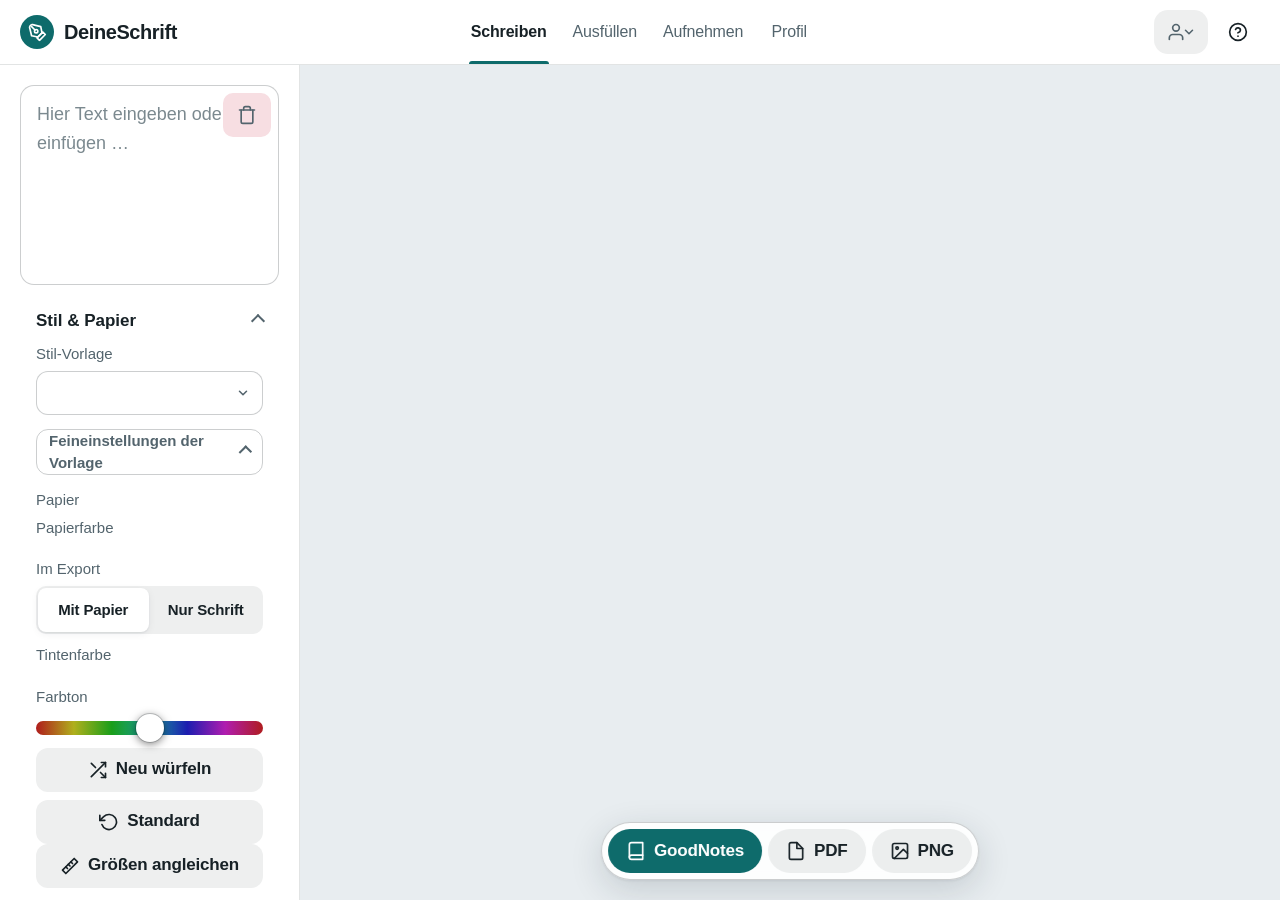
==== index.html @ 8b17a82f "Add files via upload" ====
<!doctype html>
<html lang="de">
<head>
  <meta charset="utf-8">
  <script>/* Nur eine Adresse: www leitet auf die Hauptadresse um (sonst getrennte Speicher für Schrift und Einstellungen) */
    if (location.hostname === 'www.deineschrift.de') location.replace('https://deineschrift.de' + location.pathname + location.search + location.hash);</script>
  <meta name="viewport" content="width=device-width, initial-scale=1, viewport-fit=cover">
  <title>DeineSchrift – getippten Text in deine eigene Handschrift verwandeln</title>
  <meta name="description" content="DeineSchrift verwandelt getippten Text in deine eigene Handschrift: einmal mit Apple Pencil oder Finger aufnehmen, dann als PDF, PNG oder GoodNotes-Datei exportieren. Kostenlos, ohne Anmeldung, alles bleibt auf deinem Gerät.">
  <link rel="canonical" href="https://deineschrift.de/">
  <meta name="robots" content="index, follow, max-image-preview:large">
  <meta name="author" content="adaatakul">
  <meta property="og:type" content="website">
  <meta property="og:locale" content="de_DE">
  <meta property="og:site_name" content="DeineSchrift">
  <meta property="og:title" content="DeineSchrift – Text in deine eigene Handschrift">
  <meta property="og:description" content="Einmal deine Handschrift aufnehmen, dann jeden Text darin schreiben lassen – als PDF, PNG oder für GoodNotes. Kostenlos und ohne Anmeldung.">
  <meta property="og:url" content="https://deineschrift.de/">
  <meta property="og:image" content="https://deineschrift.de/icons/og.png">
  <meta property="og:image:width" content="1200">
  <meta property="og:image:height" content="630">
  <meta property="og:image:alt" content="DeineSchrift: getippter Text wird zu Handschrift auf liniertem Papier">
  <meta name="twitter:card" content="summary_large_image">
  <meta name="theme-color" content="#000000" media="(prefers-color-scheme: dark)">
  <meta name="theme-color" content="#f4f5f9" media="(prefers-color-scheme: light)">
  <meta name="color-scheme" content="dark light">
  <meta name="apple-mobile-web-app-capable" content="yes">
  <meta name="mobile-web-app-capable" content="yes">
  <meta name="apple-mobile-web-app-status-bar-style" content="default">
  <meta name="apple-mobile-web-app-title" content="DeineSchrift">
  <link rel="manifest" href="manifest.webmanifest">
  <link rel="apple-touch-icon" href="icons/apple-touch-icon.png">
  <link rel="icon" href="icons/icon-192.png">
  <link rel="help" href="anleitung">
  <link rel="stylesheet" href="css/app.css">
  <script type="application/ld+json">
  {
    "@context": "https://schema.org",
    "@graph": [
      {
        "@type": "WebApplication",
        "@id": "https://deineschrift.de/#app",
        "name": "DeineSchrift",
        "alternateName": "Handschrift-Tool",
        "url": "https://deineschrift.de/",
        "description": "Web-App, die getippten Text in die eigene, vorher aufgenommene Handschrift umwandelt und als PDF, PNG oder GoodNotes-Datei exportiert. Läuft im Browser, offline nutzbar, ohne Konto; alle Daten bleiben auf dem Gerät.",
        "applicationCategory": "UtilitiesApplication",
        "operatingSystem": "iPadOS, iOS, Android, Windows, macOS (Browser)",
        "browserRequirements": "Aktueller Browser mit JavaScript; empfohlen: Safari auf dem iPad mit Apple Pencil",
        "inLanguage": "de",
        "isAccessibleForFree": true,
        "offers": { "@type": "Offer", "price": "0", "priceCurrency": "EUR" },
        "featureList": [
          "Eigene Handschrift mit Apple Pencil, Finger oder Maus aufnehmen",
          "Text in der eigenen Handschrift setzen, mit natürlichen Abweichungen",
          "Stil-Vorlagen von sehr ordentlich bis sehr unordentlich",
          "Papier wie in GoodNotes: liniert, kariert, gepunktet, blanko",
          "Export als PDF, PNG und GoodNotes-Datei",
          "Formulare und Arbeitsblätter (PDF oder Foto) in Handschrift ausfüllen",
          "Mehrere Profile, Backup und Teilen",
          "Offline nutzbar, keine Anmeldung, keine Datenübertragung"
        ],
        "screenshot": "https://deineschrift.de/icons/og.png",
        "author": { "@id": "https://deineschrift.de/#autor" }
      },
      {
        "@type": "Person",
        "@id": "https://deineschrift.de/#autor",
        "name": "adaatakul",
        "url": "https://github.com/adaatakul",
        "sameAs": ["https://github.com/adaatakul", "https://github.com/adaatakul/schriftbot"]
      }
    ]
  }
  </script>
</head>
<body>
  <!-- Linien-Icons (nach Feather Icons, MIT) -->
  <svg width="0" height="0" style="position:absolute" aria-hidden="true">
    <defs>
      <symbol id="i-nib" viewBox="0 0 24 24"><path d="M12 19l7-7 3 3-7 7-3-3z"/><path d="M18 13l-1.5-7.5L2 2l3.5 14.5L13 18l5-5z"/><path d="M2 2l7.586 7.586"/><circle cx="11" cy="11" r="2"/></symbol>
      <symbol id="i-edit" viewBox="0 0 24 24"><path d="M12 20h9"/><path d="M16.5 3.5a2.121 2.121 0 0 1 3 3L7 19l-4 1 1-4L16.5 3.5z"/></symbol>
      <symbol id="i-sheet" viewBox="0 0 24 24"><path d="M14 2H6a2 2 0 0 0-2 2v16a2 2 0 0 0 2 2h12a2 2 0 0 0 2-2V8z"/><path d="M14 2v6h6"/><path d="M16 13H8"/><path d="M16 17H8"/><path d="M10 9H8"/></symbol>
      <symbol id="i-user" viewBox="0 0 24 24"><path d="M20 21v-2a4 4 0 0 0-4-4H8a4 4 0 0 0-4 4v2"/><circle cx="12" cy="7" r="4"/></symbol>
      <symbol id="i-book" viewBox="0 0 24 24"><path d="M4 19.5A2.5 2.5 0 0 1 6.5 17H20"/><path d="M6.5 2H20v20H6.5A2.5 2.5 0 0 1 4 19.5v-15A2.5 2.5 0 0 1 6.5 2z"/></symbol>
      <symbol id="i-file" viewBox="0 0 24 24"><path d="M13 2H6a2 2 0 0 0-2 2v16a2 2 0 0 0 2 2h12a2 2 0 0 0 2-2V9z"/><path d="M13 2v7h7"/></symbol>
      <symbol id="i-image" viewBox="0 0 24 24"><rect x="3" y="3" width="18" height="18" rx="2"/><circle cx="8.5" cy="8.5" r="1.5"/><path d="M21 15l-5-5L5 21"/></symbol>
      <symbol id="i-share" viewBox="0 0 24 24"><path d="M4 12v8a2 2 0 0 0 2 2h12a2 2 0 0 0 2-2v-8"/><path d="M16 6l-4-4-4 4"/><path d="M12 2v13"/></symbol>
      <symbol id="i-upload" viewBox="0 0 24 24"><path d="M21 15v4a2 2 0 0 1-2 2H5a2 2 0 0 1-2-2v-4"/><path d="M17 8l-5-5-5 5"/><path d="M12 3v12"/></symbol>
      <symbol id="i-download" viewBox="0 0 24 24"><path d="M21 15v4a2 2 0 0 1-2 2H5a2 2 0 0 1-2-2v-4"/><path d="M7 10l5 5 5-5"/><path d="M12 15V3"/></symbol>
      <symbol id="i-plus" viewBox="0 0 24 24"><rect x="3" y="3" width="18" height="18" rx="2"/><path d="M12 8v8"/><path d="M8 12h8"/></symbol>
      <symbol id="i-shuffle" viewBox="0 0 24 24"><path d="M16 3h5v5"/><path d="M4 20L21 3"/><path d="M21 16v5h-5"/><path d="M15 15l6 6"/><path d="M4 4l5 5"/></symbol>
      <symbol id="i-trash" viewBox="0 0 24 24"><path d="M3 6h18"/><path d="M19 6v14a2 2 0 0 1-2 2H7a2 2 0 0 1-2-2V6m3 0V4a2 2 0 0 1 2-2h4a2 2 0 0 1 2 2v2"/></symbol>
      <symbol id="i-spark" viewBox="0 0 24 24"><path d="M12 3l1.9 5.8L20 10l-6.1 1.2L12 17l-1.9-5.8L4 10l6.1-1.2z"/><path d="M19 17l.8 2.2L22 20l-2.2.8L19 23l-.8-2.2L16 20l2.2-.8z"/></symbol>
      <symbol id="i-clipboard" viewBox="0 0 24 24"><path d="M16 4h2a2 2 0 0 1 2 2v14a2 2 0 0 1-2 2H6a2 2 0 0 1-2-2V6a2 2 0 0 1 2-2h2"/><rect x="8" y="2" width="8" height="4" rx="1"/></symbol>
      <symbol id="i-clip" viewBox="0 0 24 24"><path d="M21.44 11.05l-9.19 9.19a6 6 0 0 1-8.49-8.49l9.19-9.19a4 4 0 0 1 5.66 5.66l-9.2 9.19a2 2 0 0 1-2.83-2.83l8.49-8.48"/></symbol>
      <symbol id="i-up" viewBox="0 0 24 24"><path d="M12 19V5"/><path d="M5 12l7-7 7 7"/></symbol>
      <symbol id="i-ruler" viewBox="0 0 24 24"><path d="M3 17L17 3l4 4L7 21z"/><path d="M7 13l2 2"/><path d="M10 10l2 2"/><path d="M13 7l2 2"/></symbol>
      <symbol id="i-reset" viewBox="0 0 24 24"><path d="M1 4v6h6"/><path d="M3.51 15a9 9 0 1 0 2.13-9.36L1 10"/></symbol>
      <symbol id="i-help" viewBox="0 0 24 24"><circle cx="12" cy="12" r="10"/><path d="M9.09 9a3 3 0 0 1 5.83 1c0 2-3 3-3 3"/><path d="M12 17h.01"/></symbol>
      <symbol id="i-check" viewBox="0 0 24 24"><path d="M20 6L9 17l-5-5"/></symbol>
      <symbol id="i-undo" viewBox="0 0 24 24"><path d="M9 14L4 9l5-5"/><path d="M4 9h11a5 5 0 0 1 0 10h-3"/></symbol>
      <symbol id="i-left" viewBox="0 0 24 24"><path d="M15 18l-6-6 6-6"/></symbol>
      <symbol id="i-right" viewBox="0 0 24 24"><path d="M9 18l6-6-6-6"/></symbol>
      <symbol id="i-skip" viewBox="0 0 24 24"><path d="M5 4l10 8-10 8V4z"/><path d="M19 5v14"/></symbol>
      <symbol id="i-x" viewBox="0 0 24 24"><path d="M18 6L6 18"/><path d="M6 6l12 12"/></symbol>
      <symbol id="i-home" viewBox="0 0 24 24"><path d="M3 9l9-7 9 7v11a2 2 0 0 1-2 2H5a2 2 0 0 1-2-2z"/><path d="M9 22V12h6v10"/></symbol>
    </defs>
  </svg>

  <header class="topbar">
    <h1 class="brand">
      <svg class="icon brand-icon" aria-hidden="true"><use href="#i-nib"/></svg>
      <span>Deine<b>Schrift</b></span>
    </h1>
    <nav class="tabs" role="tablist" aria-label="Bereiche">
      <button role="tab" id="tab-schreiben" data-view="schreiben" aria-controls="view-schreiben" aria-selected="true"><svg class="icon" aria-hidden="true"><use href="#i-edit"/></svg><span>Schreiben</span></button>
      <button role="tab" id="tab-blatt" data-view="blatt" aria-controls="view-blatt" aria-selected="false"><svg class="icon" aria-hidden="true"><use href="#i-sheet"/></svg><span>Ausfüllen</span></button>
      <button role="tab" id="tab-aufnahme" data-view="aufnahme" aria-controls="view-aufnahme" aria-selected="false"><svg class="icon" aria-hidden="true"><use href="#i-nib"/></svg><span>Aufnehmen</span></button>
      <button role="tab" id="tab-ki" data-view="ki" aria-controls="view-ki" aria-selected="false" hidden><svg class="icon" aria-hidden="true"><use href="#i-spark"/></svg><span>KI</span></button>
      <button role="tab" id="tab-profil" data-view="profil" aria-controls="view-profil" aria-selected="false"><svg class="icon" aria-hidden="true"><use href="#i-user"/></svg><span>Profil</span></button>
    </nav>
    <div class="topbar-end">
      <label class="profile-switch"><svg class="icon" aria-hidden="true"><use href="#i-user"/></svg><select id="profile-switch" aria-label="Profil wechseln"></select></label>
      <button id="help-btn" class="icon-btn" aria-label="Kurze Anleitung zeigen" title="Kurze Anleitung"><svg class="icon" aria-hidden="true"><use href="#i-help"/></svg></button>
    </div>
  </header>
  <div id="safety-banner" class="banner safety" role="status" hidden>
    <svg class="icon" aria-hidden="true"><use href="#i-home"/></svg>
    <span id="safety-text"></span>
    <button id="safety-action" class="primary"></button>
    <button id="safety-close" class="icon-btn ghost" aria-label="Hinweis ausblenden"><svg class="icon" aria-hidden="true"><use href="#i-x"/></svg></button>
  </div>

  <div id="update-banner" class="banner" role="status" hidden>
    <span>Eine neue Version ist bereit.</span>
    <button id="update-reload" class="primary">Neu laden</button>
  </div>

  <noscript><p class="noscript">DeineSchrift verwandelt getippten Text in deine eigene Handschrift. Die App braucht JavaScript. <a href="anleitung">Zur Anleitung</a></p></noscript>

  <main>
    <section id="view-aufnahme" class="view view-aufnahme" role="tabpanel" aria-labelledby="tab-aufnahme" hidden>
      <div id="demo-note" class="demo-note" hidden>
        <svg class="icon empty-icon" aria-hidden="true"><use href="#i-nib"/></svg>
        <h2>Das ist die Beispielschrift</h2>
        <p>Mit ihr kannst du DeineSchrift sofort ausprobieren. Für deine eigene Handschrift wechselst du in dein eigenes Profil und nimmst dort jedes Zeichen auf.</p>
        <button id="demo-own" class="primary"><svg class="icon" aria-hidden="true"><use href="#i-nib"/></svg>Eigene Schrift aufnehmen</button>
      </div>
      <aside class="panel charlist" aria-labelledby="charlist-title">
        <h2 id="charlist-title" class="visually-hidden">Zeichen aufnehmen</h2>
        <div class="mode-switch" role="group" aria-label="Art der Aufnahme">
          <button data-mode="einzeln" aria-pressed="true">Einzeln</button>
          <button data-mode="text" aria-pressed="false">Als Text</button>
        </div>
        <div class="progress">
          <strong id="progress-text"></strong>
          <progress id="progress-bar"></progress>
        </div>
        <button id="fit-boxes" class="fit-boxes"><svg class="icon"><use href="#i-ruler"/></svg>Kästchen an meine Schrift anpassen</button>
        <div id="char-groups"></div>
        <form id="pair-form" class="pair-form">
          <h3>Eigenes Paar</h3>
          <input id="pair-input" placeholder="z. B. ft" autocapitalize="off" autocomplete="off" autocorrect="off" spellcheck="false" maxlength="4">
          <button type="submit"><svg class="icon" aria-hidden="true"><use href="#i-plus"/></svg>Hinzufügen</button>
        </form>
      </aside>
      <div id="text-recorder" class="recorder" hidden>
        <div class="recorder-head">
          <button id="text-prev" class="icon-btn" aria-label="Vorherige Seite"><svg class="icon" aria-hidden="true"><use href="#i-left"/></svg></button>
          <div id="text-info" class="text-info"></div>
          <button id="text-next" class="icon-btn" aria-label="Nächste Seite"><svg class="icon" aria-hidden="true"><use href="#i-right"/></svg></button>
          <button id="text-undo"><svg class="icon" aria-hidden="true"><use href="#i-undo"/></svg>Rückgängig</button>
          <button id="text-clear"><svg class="icon"><use href="#i-trash"/></svg>Leeren</button>
          <button id="text-commit" class="primary"><svg class="icon" aria-hidden="true"><use href="#i-check"/></svg>Übernehmen</button>
        </div>
        <p id="text-hint" class="hint"></p>
        <div id="text-page-wrap" class="text-page-wrap"><canvas id="text-page"></canvas></div>
      </div>
      <div id="single-recorder" class="recorder">
        <div class="recorder-head">
          <button id="prev-char" class="icon-btn" aria-label="Vorheriges Zeichen"><svg class="icon" aria-hidden="true"><use href="#i-left"/></svg></button>
          <div id="current-char" class="current-char"></div>
          <button id="next-char" class="icon-btn" aria-label="Nächstes Zeichen"><svg class="icon" aria-hidden="true"><use href="#i-right"/></svg></button>
          <button id="next-missing">Nächstes fehlendes<svg class="icon" aria-hidden="true"><use href="#i-skip"/></svg></button>
          <button id="remove-pair" hidden>Paar entfernen</button>
        </div>
        <p id="recorder-hint" class="hint"></p>
        <div id="boxes" class="boxes"></div>
        <div class="char-preview">
          <span class="hint">So sieht es im Text aus:</span>
          <canvas id="char-preview" aria-label="Vorschau in deiner Handschrift"></canvas>
        </div>
      </div>
    </section>

    <section id="view-schreiben" class="view view-schreiben" role="tabpanel" aria-labelledby="tab-schreiben">
      <div class="panel editor">
        <div class="text-wrap">
          <textarea id="text-input" placeholder="Hier Text eingeben oder einfügen …" spellcheck="true" lang="de"></textarea>
          <button id="text-delete" class="trash" aria-label="Ganzen Text löschen" title="Ganzen Text löschen"><svg class="icon"><use href="#i-trash"/></svg></button>
        </div>
        <button id="text-restore" hidden><svg class="icon"><use href="#i-reset"/></svg><span>Gelöschten Text wiederherstellen</span></button>
        <p id="schreiben-status" class="status"></p>
        <details class="settings" open>
          <summary>Stil &amp; Papier</summary>
          <label class="field">Stil-Vorlage
            <select id="style"></select>
          </label>
          <p id="style-desc" class="hint small"></p>
          <details class="fine" id="style-fine">
            <summary>Feineinstellungen der Vorlage</summary>
            <div id="style-controls" class="group"></div>
          </details>
          <p id="style-note" class="hint small"></p>
          <button id="style-reset" hidden><svg class="icon"><use href="#i-reset"/></svg>Vorlage zurücksetzen</button>
          <div class="field">Papier
            <div id="paper" class="paper-grid" role="radiogroup" aria-label="Papier"></div>
          </div>
          <div class="field">Papierfarbe
            <div id="paper-color" class="swatches"></div>
          </div>
          <div class="field">Im Export
            <div id="export-bg" class="seg" role="radiogroup" aria-label="Hintergrund im Export">
              <button type="button" role="radio" data-bg="paper" aria-checked="true">Mit Papier</button>
              <button type="button" role="radio" data-bg="none" aria-checked="false">Nur Schrift</button>
            </div>
            <span id="export-bg-hint" class="hint small"></span>
          </div>
          <div class="field">Tintenfarbe
            <div id="ink" class="swatches"></div>
          </div>
          <label class="slider hue">Farbton <output id="ink-hue-out"></output>
            <input type="range" id="ink-hue" min="0" max="359" step="1">
          </label>
          <div id="controls"></div>
          <div class="row">
            <button id="reroll"><svg class="icon"><use href="#i-shuffle"/></svg>Neu würfeln</button>
            <button id="reset-settings"><svg class="icon"><use href="#i-reset"/></svg>Standard</button>
          </div>
          <div class="row">
            <button id="equalize"><svg class="icon"><use href="#i-ruler"/></svg>Größen angleichen</button>
            <button id="equalize-undo" hidden><svg class="icon" aria-hidden="true"><use href="#i-undo"/></svg>Angleichen rückgängig</button>
          </div>
        </details>
      </div>
      <div class="stage">
        <div id="pages" class="pages" role="region" aria-label="Vorschau der Seiten" tabindex="0"></div>
        <div id="write-empty" class="write-empty" hidden>
          <div class="write-empty-card">
            <svg class="icon empty-icon" aria-hidden="true"><use href="#i-nib"/></svg>
            <h2>Noch keine Handschrift</h2>
            <p>Dein Text ist schon gesetzt – es fehlt nur noch eine Schrift. Nimm deine eigene unter „Aufnehmen“ auf oder hole eine Sicherung unter „Profil“ zurück.</p>
            <button id="write-empty-record" class="primary"><svg class="icon" aria-hidden="true"><use href="#i-nib"/></svg>Eigene Schrift aufnehmen</button>
          </div>
        </div>
        <div class="floatbar export" role="toolbar" aria-label="Exportieren">
          <button id="export-goodnotes" class="primary"><svg class="icon"><use href="#i-book"/></svg>GoodNotes</button>
          <button id="export-pdf"><svg class="icon"><use href="#i-file"/></svg>PDF</button>
          <button id="export-png"><svg class="icon"><use href="#i-image"/></svg>PNG</button>
          <button id="share-again" class="primary" hidden><svg class="icon"><use href="#i-share"/></svg>Jetzt teilen</button>
        </div>
      </div>
    </section>

    <section id="view-blatt" class="view view-blatt" role="tabpanel" aria-labelledby="tab-blatt" hidden>
      <div class="panel inspector">
        <div class="panel-head">
          <h2>Ausfüllen</h2>
          <p id="sheet-info" class="hint">PDFs und Arbeitsblätter in deiner Handschrift ausfüllen.</p>
        </div>
        <button id="sheet-open" class="primary wide"><svg class="icon"><use href="#i-upload"/></svg>PDF oder Foto öffnen</button>
        <input type="file" id="sheet-file" accept="application/pdf,.pdf,image/*" class="visually-hidden" aria-label="PDF oder Foto auswählen" tabindex="-1">
        <p id="sheet-status" class="status"></p>
        <p id="sheet-warn" class="status warn"></p>
        <div class="row needs-sheet">
          <button id="sheet-draw" aria-pressed="false"><svg class="icon"><use href="#i-plus"/></svg>Textfeld</button>
          <button id="sheet-reroll"><svg class="icon"><use href="#i-shuffle"/></svg>Neu würfeln</button>
        </div>
        <p id="field-none" class="hint" hidden>Tippe auf ein Feld, um seinen Text zu ändern. Ziehen verschiebt es, der Punkt unten rechts ändert die Größe.</p>
        <div id="field-editor" class="subcard" hidden>
          <strong id="field-title"></strong>
          <textarea id="field-text" rows="7" placeholder="Text für dieses Feld …" spellcheck="true" lang="de"></textarea>
          <label class="check"><input type="checkbox" id="field-auto"> Automatisch einpassen</label>
          <label class="slider">Schriftgröße <output id="field-size-out"></output>
            <input type="range" id="field-size" min="1.4" max="6" step="0.05">
          </label>
          <div class="row">
            <button id="field-reroll"><svg class="icon"><use href="#i-shuffle"/></svg>Neu würfeln</button>
            <button id="field-delete" class="danger"><svg class="icon"><use href="#i-trash"/></svg>Feld löschen</button>
          </div>
        </div>
        <p class="hint small">Tinte, Strichdicke und Stil stellst du unter „Schreiben“ ein. Löschst du ein erkanntes Feld, erscheint der blaue Text wieder.</p>
      </div>
      <div class="stage">
        <div id="sheet-empty" class="empty fill-intro">
          <svg class="fill-demo" viewBox="0 0 240 150" aria-hidden="true">
            <rect class="fd-sheet" x="40" y="8" width="160" height="134" rx="6"/>
            <rect class="fd-q" x="56" y="24" width="98" height="6" rx="3"/>
            <rect class="fd-q" x="56" y="36" width="72" height="6" rx="3"/>
            <path class="fd-line" d="M56 70 H184"/>
            <text class="fd-typed" x="58" y="65">Berlin liegt an der Spree</text>
            <path class="fd-ink" d="M58 64c3-9 6-9 7 0s3 1 6-4 4 4 7 3 2-7 5-4 1 6 5 4 3-6 6-3 2 5 5 3 4-7 7-2 3 4 6 1 2-5 5-2 4 4 7 1 3-6 6-2 2 5 6 2 3-5 6-1 3 3 6 0 4-4 7 1"/>
            <rect class="fd-q" x="56" y="88" width="110" height="6" rx="3"/>
            <path class="fd-line" d="M56 126 H184"/>
            <text class="fd-typed fd-typed2" x="58" y="121">im Jahr 1237</text>
            <path class="fd-ink fd-ink2" d="M58 120c3-8 5-8 7-1s3 2 6-3 4 3 7 2 3-6 6-3 2 5 5 2 4-6 7-1 3 3 6 0"/>
          </svg>
          <h2>PDFs und Arbeitsblätter in deiner Handschrift ausfüllen</h2>
          <ol class="fill-steps">
            <li><strong>Antworten in Blau eintippen</strong><span>zum Beispiel mit der Textfunktion in GoodNotes oder einem PDF-Programm</span></li>
            <li><strong>PDF oder Foto hier öffnen</strong><span>DeineSchrift findet den blauen Text von selbst</span></li>
            <li><strong>Fertig</strong><span>der blaue Text wird an derselben Stelle durch Handschrift ersetzt – eigene Felder ziehst du mit „Textfeld“ auf</span></li>
          </ol>
          <button id="sheet-open-empty" class="primary"><svg class="icon"><use href="#i-upload"/></svg>PDF oder Foto öffnen</button>
        </div>
        <div id="sheet-pages" class="pages sheet-pages" hidden></div>
        <div class="floatbar needs-sheet" role="toolbar" aria-label="Exportieren">
          <button id="sheet-goodnotes" class="primary"><svg class="icon"><use href="#i-book"/></svg>GoodNotes</button>
          <button id="sheet-pdf"><svg class="icon"><use href="#i-file"/></svg>PDF</button>
          <button id="sheet-png"><svg class="icon"><use href="#i-image"/></svg>PNG</button>
          <button id="sheet-share-again" class="primary" hidden><svg class="icon"><use href="#i-share"/></svg>Jetzt teilen</button>
        </div>
      </div>
    </section>

    <section id="view-ki" class="view view-ki" role="tabpanel" aria-labelledby="tab-ki" hidden>
      <div class="ki-shell">
        <div class="ki-top">
          <div class="seg" id="ki-tier" role="group" aria-label="Modell"></div>
          <button id="ki-new" class="ghost-btn"><svg class="icon"><use href="#i-plus"/></svg>Neuer Chat</button>
        </div>
        <div id="ki-unavailable" class="ki-unavailable" hidden>
          <h2>KI gibt es in der claude.ai-Version</h2>
          <p>Damit Claude über dein Abo antwortet – ohne API-Schlüssel –, muss die App auf claude.ai laufen. Öffne dort deine Handschrift-App und spiele einmal dein Backup ein (Profil → Alle Profile sichern, dort Importieren).</p>
          <a id="ki-open-claude" class="btn-link" target="_blank" rel="noopener"><svg class="icon"><use href="#i-spark"/></svg>App auf claude.ai öffnen</a>
        </div>
        <div id="ki-log" class="ki-log" aria-live="polite"></div>
        <div id="ki-empty" class="ki-empty">
          <div class="ki-hello"><svg class="icon"><use href="#i-spark"/></svg></div>
          <h2>Was soll ich für dich schreiben?</h2>
          <p class="hint">Häng Fotos, PDFs oder Textdateien an. Jede Antwort kannst du mit einem Tipp in deine Handschrift übernehmen.</p>
          <div id="ki-suggestions" class="ki-suggestions"></div>
        </div>
        <form id="ki-form" class="ki-composer" autocomplete="off">
          <div id="ki-attachments" class="ki-attachments" hidden></div>
          <textarea id="ki-input" rows="1" placeholder="Schreib Claude eine Nachricht …" aria-label="Nachricht an Claude" lang="de"></textarea>
          <div class="ki-bar">
            <button type="button" id="ki-attach" class="ki-icon-btn" aria-label="Datei anhängen" title="Foto, PDF oder Textdatei anhängen"><svg class="icon"><use href="#i-clip"/></svg></button>
            <input type="file" id="ki-file" multiple class="visually-hidden" aria-label="Dateien anhängen" tabindex="-1">
            <label class="ki-ctx-toggle"><input type="checkbox" id="ki-context"> Meinen Text aus „Schreiben“ mitschicken</label>
            <button type="button" id="ki-stop" class="ki-stop" hidden aria-label="Antwort stoppen"><span></span></button>
            <button type="submit" id="ki-send" class="ki-send" aria-label="Senden" disabled><svg class="icon"><use href="#i-up"/></svg></button>
          </div>
        </form>
      </div>
    </section>

    <section id="view-profil" class="view view-profil" role="tabpanel" aria-labelledby="tab-profil" hidden>
      <h2>Profil &amp; Backup</h2>
      <div class="cards">
        <div class="card card-wide" id="profiles-card">
          <h3>Profile</h3>
          <p class="hint">Jedes Profil hat eigenen Stil, eigene Tinte und eigenes Papier. Die Schrift ist entweder eine eigene (neu aufnehmen) oder die eines anderen Profils – so setzt du z. B. deine Schrift als „Schnell mitgeschrieben“ unordentlicher, ohne sie neu aufzunehmen.</p>
          <ul id="profile-list" class="profile-list"></ul>
          <form id="profile-new" class="subcard">
            <strong>Neues Profil</strong>
            <label class="field">Name <input id="profile-name" placeholder="z. B. Schnell mitgeschrieben" autocomplete="off"></label>
            <label class="field">Schrift <select id="profile-from"></select></label>
            <label class="field">Stil-Vorlage <select id="profile-style"></select></label>
            <button type="submit" class="primary">Profil anlegen</button>
          </form>
        </div>
        <div class="card">
          <h3>Backup &amp; Teilen</h3>
          <p id="backup-status" class="status"></p>
          <p class="hint"><strong>Alle Profile sichern</strong> packt alle Profile mit Schriften und Stil-Einstellungen in eine Datei – am besten regelmäßig in iCloud Drive sichern. <strong>Profil teilen</strong> schickt das aktive Profil (Schrift und Stil) z. B. per AirDrop an Freunde. Beim <strong>Importieren</strong> kommen Profile als neue Profile dazu; nichts wird überschrieben.</p>
          <div class="row">
            <button id="export-btn"><svg class="icon"><use href="#i-download"/></svg>Alle Profile sichern</button>
            <button id="share-profile-btn"><svg class="icon"><use href="#i-share"/></svg>Profil teilen</button>
            <button id="import-btn"><svg class="icon"><use href="#i-upload"/></svg>Importieren</button>
            <input type="file" id="import-file" accept=".json,application/json" class="visually-hidden" aria-label="Backup-Datei auswählen" tabindex="-1">
          </div>
        </div>
        <details class="card card-wide more">
          <summary><h3>Eingabe &amp; Speicher</h3></summary>
          <label class="check"><input type="checkbox" id="allow-non-pen"> Finger und Maus zum Schreiben erlauben</label>
          <p class="hint">Ohne Apple Pencil ist das automatisch an. Sobald du einmal mit dem Pencil schreibst, zählt nur noch er, damit der Handballen nichts verschmiert.</p>
          <p id="status-offline" class="status"></p>
          <p id="status-storage" class="status"></p>
        </details>
      </div>
      <footer class="app-footer">
        <a href="anleitung">Anleitung &amp; häufige Fragen</a>
        <a href="datenschutz">Datenschutz &amp; Lizenzen</a>
        <a href="https://github.com/adaatakul/schriftbot" rel="noopener">Quellcode auf GitHub</a>
      </footer>
    </section>
  </main>

  <script src="vendor/jspdf.umd.min.js" defer></script>
  <script type="module" src="js/app.js"></script>
</body>
</html>
---- css/app.css ----
/* DeineSchrift – Papier & Tinte. Ruhige Werkzeug-Oberfläche nach Apples Human Interface Guidelines:
   Systemschrift, Systemgrau, ein Akzent (Tintenblau), durchscheinende Leisten, Tippflächen ab 44 pt. */
/* Farben „Petrol“: kühles Hellgrau als Schreibtisch, weiße Flächen, ein Akzent in Petrol.
   Dunkel nur über den Schalter in der Kopfzeile (html[data-theme="dark"]), kein reines Schwarz. */
:root {
  --bg: #f3f6f7;                         /* Grund hinter Karten (Profil, Aufnahme, Ausfüllen) */
  --desk: #e8edf0;                       /* Schreibtisch hinter dem Papier */
  --panel: #ffffff;                      /* Kopfzeile, Seitenleisten, Menüs */
  --surface: #ffffff;
  --surface-2: rgba(23, 33, 38, 0.07);   /* Füllung für graue Knöpfe */
  --surface-3: rgba(23, 33, 38, 0.12);
  --field: #ffffff;
  --border: rgba(23, 33, 38, 0.12);
  --border-strong: rgba(23, 33, 38, 0.22);
  --ink: #172126;
  --muted: #53646d;                      /* 5,9:1 auf Weiß */
  --accent: #0b6464;                     /* Petrol: Text, Symbole (6,9:1 auf Weiß) */
  --accent-fill: #0e6b6b;                /* gefüllte Knöpfe mit weißer Schrift (6,4:1) */
  --accent-2: var(--accent);
  --accent-grad: var(--accent-fill);
  --accent-soft: rgba(14, 107, 107, 0.11);
  --on-accent: #ffffff;
  --ok: #1f7a35;
  --warn: #a34a00;
  --danger: #c8102e;
  --danger-fill: #c8102e;
  --field-edge: #7f8c92;                 /* Rand von Eingabefeldern, mind. 3:1 */
  --radius: 14px;
  --touch: 44px;
  --strong: #172126;
  --glass: rgba(255, 255, 255, 0.86);
  --glass-2: rgba(255, 255, 255, 0.9);
  --glass-3: rgba(255, 255, 255, 0.7);
  --scrim: rgba(20, 30, 35, 0.35);
  --placeholder: #7b898f;
  --danger-text: #b3001b;
  --shadow-1: 0 1px 2px rgba(20, 40, 50, 0.08), 0 2px 8px rgba(20, 40, 50, 0.06);
  --shadow-2: 0 10px 34px rgba(20, 40, 50, 0.16), 0 1px 3px rgba(20, 40, 50, 0.08);
  --paper-shadow: 0 1px 2px rgba(20, 40, 50, 0.1), 0 14px 36px rgba(20, 40, 50, 0.14);
  --ease-out: cubic-bezier(0.22, 1, 0.36, 1);
  --ease-spring: cubic-bezier(0.32, 0.72, 0, 1);  /* wie Apples Federkurven */
  --ease-pop: cubic-bezier(0.34, 1.56, 0.64, 1);  /* leichtes Überschwingen */
  color-scheme: light;
}
:root[data-theme="dark"] {
  --bg: #1a1f22;
  --desk: #161a1c;
  --panel: #23292c;
  --surface: #23292c;
  --surface-2: rgba(233, 238, 240, 0.08);
  --surface-3: rgba(233, 238, 240, 0.14);
  --field: #2c3337;
  --border: rgba(233, 238, 240, 0.1);
  --border-strong: rgba(233, 238, 240, 0.2);
  --ink: #e9eef0;
  --muted: #a2b1b8;
  --accent: #5cc2bb;
  --accent-fill: #5cc2bb;
  --accent-soft: rgba(92, 194, 187, 0.16);
  --on-accent: #0b1a1a;
  --ok: #4cd07d;
  --warn: #ffb04a;
  --danger: #ff6b61;
  --danger-fill: #c8102e;
  --field-edge: #7d8a90;
  --strong: #ffffff;
  --glass: rgba(35, 41, 44, 0.86);
  --glass-2: rgba(35, 41, 44, 0.9);
  --glass-3: rgba(35, 41, 44, 0.7);
  --scrim: rgba(0, 0, 0, 0.55);
  --placeholder: #87959b;
  --danger-text: #ff8a80;
  --shadow-1: 0 1px 2px rgba(0, 0, 0, 0.4);
  --shadow-2: 0 12px 40px rgba(0, 0, 0, 0.5);
  --paper-shadow: 0 2px 6px rgba(0, 0, 0, 0.45), 0 18px 48px rgba(0, 0, 0, 0.45);
  color-scheme: dark;
}
/* „Kontrast erhöhen“ am iPad: kräftigere Linien, Flächen und Grautexte */
@media (prefers-contrast: more) {
  :root {
    --border: rgba(23, 33, 38, 0.36);
    --border-strong: #7f8c92;
    --surface-2: rgba(23, 33, 38, 0.14);
    --surface-3: rgba(23, 33, 38, 0.22);
    --muted: #3c4a51;
    --placeholder: #5b686e;
    --field-edge: #5b686e;
  }
  :root[data-theme="dark"] {
    --border: rgba(233, 238, 240, 0.4);
    --border-strong: #8e9ba1;
    --surface-2: rgba(233, 238, 240, 0.16);
    --surface-3: rgba(233, 238, 240, 0.26);
    --muted: #c9d3d8;
    --placeholder: #aab6bb;
    --field-edge: #a2b1b8;
  }
}

* { box-sizing: border-box; }
[hidden] { display: none !important; } /* sonst gewinnt z. B. display: inline-flex der Knöpfe */

html, body {
  margin: 0;
  height: 100%;
  background: var(--bg);
  color: var(--ink);
  font: 1rem/1.45 -apple-system, BlinkMacSystemFont, "SF Pro Text", "Segoe UI", sans-serif;
  -webkit-text-size-adjust: 100%;
  -webkit-tap-highlight-color: transparent;
}
/* Textgröße folgt der Einstellung am iPad (Dynamic Type); alle Schriftgrößen unten sind rem, 1rem = 17 px bei Standardgröße */
html { font-size: 17px; }
@supports (font: -apple-system-body) and (-webkit-touch-callout: none) { /* nur iPad/iPhone: am Mac wäre das 13 px */
  html { font: -apple-system-body; font-family: -apple-system, BlinkMacSystemFont, "SF Pro Text", "Segoe UI", sans-serif; line-height: 1.45; }
}

body {
  display: flex;
  flex-direction: column;
  padding: env(safe-area-inset-top) env(safe-area-inset-right) env(safe-area-inset-bottom) env(safe-area-inset-left);
  /* Kein Doppeltipp-Zoom und keine Textauswahl in der ganzen App: der Pencil markiert sonst beim Schreiben Text. */
  touch-action: manipulation;
  -webkit-user-select: none;
  user-select: none;
  -webkit-touch-callout: none;
}
input, textarea { -webkit-user-select: text; user-select: text; }

h1, h2, h3 { letter-spacing: -0.01em; }
.view h2 { margin: 0 0 16px; }

.icon {
  width: 20px;
  height: 20px;
  flex-shrink: 0;
  fill: none;
  stroke: currentColor;
  stroke-width: 2;
  stroke-linecap: round;
  stroke-linejoin: round;
}

/* ---------- Kopfzeile ---------- */
.topbar {
  display: grid;
  grid-template-columns: 1fr auto 1fr;
  align-items: center;
  gap: 16px;
  padding: 10px 20px;
  border-bottom: 0.5px solid var(--border-strong);
  background: var(--glass);
  -webkit-backdrop-filter: blur(20px);
  backdrop-filter: blur(20px);
}
.brand { display: flex; align-items: center; gap: 10px; margin: 0; font-weight: 700; font-size: 1.176rem; letter-spacing: -0.02em; }
.brand b { color: var(--accent); font-weight: 700; }
.brand-icon { width: 34px; height: 34px; padding: 7px; border-radius: 9px; color: var(--on-accent); background: var(--accent-fill); }

/* Tab-Leiste wie in iPadOS: Kapsel, gewählter Bereich hebt sich als helle Pille ab */
.tabs { position: relative; display: flex; gap: 2px; padding: 3px; border-radius: 999px; background: var(--surface-2); }
.tabs button {
  position: relative; z-index: 1; display: flex; align-items: center; gap: 8px; min-height: 44px; padding: 0 18px;
  border-radius: 999px; background: transparent; color: var(--ink); font-weight: 600; font-size: 0.941rem;
  transition: color .25s var(--ease-out);
}
.tabs button .icon { color: var(--muted); transition: color .25s var(--ease-out); }
.tabs button:hover { background: transparent; }
.tabs button[aria-selected="true"] .icon { color: var(--accent); }
.tab-indicator {
  position: absolute; z-index: 0; top: 3px; left: 0; height: calc(100% - 6px); width: 0; border-radius: 999px;
  background: var(--panel); box-shadow: var(--shadow-1);
  transition: transform .45s var(--ease-spring), width .45s var(--ease-spring);
}

.tabs button.badge::after {
  content: '';
  position: absolute;
  top: 6px;
  right: 6px;
  width: 9px;
  height: 9px;
  border-radius: 50%;
  background: var(--danger);
  box-shadow: 0 0 0 2px var(--surface);
}

/* ---------- Bedienelemente ---------- */
button {
  display: inline-flex;
  align-items: center;
  justify-content: center;
  gap: 8px;
  min-height: var(--touch);
  min-width: var(--touch);
  padding: 0 18px;
  border: 0;
  border-radius: 12px;
  background: var(--surface-2);
  color: var(--ink);
  font: inherit;
  font-weight: 600;
  letter-spacing: -0.01em;
  cursor: pointer;
  touch-action: manipulation; /* kein Doppeltipp-Zoom */
  transition: background .2s, color .2s, transform .45s var(--ease-pop), box-shadow .2s;
}
button:hover { background: var(--surface-3); }
button:active { transform: scale(0.94); transition: transform .08s ease-out; }
button:focus-visible { outline: 2px solid var(--accent); outline-offset: 2px; }
/* Deaktiviert: grau gefüllt, graue Schrift, kein Zeiger (nicht nur blasser) */
button:disabled, button.primary:disabled, button.danger-solid:disabled, .trash:disabled {
  background: var(--surface-2); color: var(--placeholder); cursor: default; filter: none; box-shadow: none;
}
button:disabled:active { transform: none; }
button[aria-pressed="true"] { background: var(--accent-soft); color: var(--accent); }
button.primary { background: var(--accent-fill); color: var(--on-accent); }
button.primary:hover { filter: brightness(1.06); background: var(--accent-fill); }
button.danger { color: var(--danger); background: color-mix(in srgb, var(--danger) 10%, transparent); }
button.wide { width: 100%; }

textarea, input[type="text"], input[type="url"], input[type="password"], input:not([type]), select {
  width: 100%;
  min-height: var(--touch);
  padding: 10px 12px;
  border: 1px solid var(--field-edge);
  border-radius: 12px;
  background: var(--field);
  color: var(--ink);
  font: inherit;
  font-size: max(16px, 1.059rem); /* unter 16px zoomt Safari beim Antippen */
}
textarea { line-height: 1.5; resize: none; }
textarea:focus, input:focus, select:focus { outline: none; border-color: var(--accent); box-shadow: 0 0 0 3px var(--accent-soft); }
::placeholder { color: var(--placeholder); }

.field { display: grid; gap: 6px; color: var(--muted); font-size: 0.882rem; }
.field[hidden] { display: none; }
.field input, .field select { color: var(--ink); }

.slider { display: grid; grid-template-columns: 1fr auto; align-items: center; gap: 0 8px; font-size: 0.882rem; color: var(--muted); }
.slider output { font-variant-numeric: tabular-nums; color: var(--ink); font-weight: 600; }
.slider input { grid-column: 1 / -1; width: 100%; height: 40px; accent-color: var(--accent); }
.slider input:disabled { opacity: 0.45; filter: grayscale(1); cursor: default; }

.check { display: flex; align-items: center; gap: 12px; min-height: var(--touch); }
.check input { flex-shrink: 0; width: 24px; height: 24px; accent-color: var(--accent); }

.row { display: flex; flex-wrap: wrap; gap: 8px; }
.row > button { flex: 1 1 auto; white-space: nowrap; }
.hint { color: var(--muted); }
.hint.small { font-size: 0.824rem; }
.status { margin: 4px 0; }
.status:empty { display: none; }
.status.warn { color: var(--warn); font-weight: 600; }
.status.ok { color: var(--ok); }
.visually-hidden { position: absolute; width: 1px; height: 1px; opacity: 0; pointer-events: none; }

.banner {
  display: flex;
  align-items: center;
  justify-content: center;
  gap: 16px;
  padding: 8px 16px;
  background: var(--accent-soft);
  border-bottom: 1px solid var(--border);
}
.banner[hidden] { display: none; }

/* ---------- Grundgerüst ---------- */
main { flex: 1; min-height: 0; overflow: auto; display: flex; flex-direction: column; }
.view { flex: 1; padding: 24px; }

.panel {
  flex-shrink: 0;
  overflow-y: auto;
  -webkit-overflow-scrolling: touch;
  background: var(--panel);
  border-right: 1px solid var(--border);
}

/* Bühne: dunkle Fläche, auf der die Seiten hell liegen; Leiste schwebt darüber */
.stage { position: relative; flex: 1; min-width: 0; display: flex; flex-direction: column; }
.pages {
  flex: 1;
  min-height: 0;
  overflow-y: auto;
  -webkit-overflow-scrolling: touch;
  padding: 28px 28px 120px;
  display: flex;
  flex-direction: column;
  align-items: center;
  gap: 28px;
}
.pages[hidden] { display: none; }
.page, .sheet-page {
  flex-shrink: 0;
  background: #fff;
  border-radius: 2px;
  box-shadow: var(--paper-shadow);
}

.floatbar {
  position: absolute;
  left: 50%;
  bottom: 20px;
  transform: translateX(-50%);
  display: flex;
  align-items: center;
  gap: 6px;
  padding: 6px;
  border-radius: 999px;
  background: var(--glass-2);
  border: 0.5px solid var(--border-strong);
  -webkit-backdrop-filter: blur(18px) saturate(1.4);
  backdrop-filter: blur(18px) saturate(1.4);
  box-shadow: var(--shadow-2);
  white-space: nowrap;
  z-index: 5;
}
.floatbar button { border-radius: 999px; }
.floatbar .check { padding: 0 10px 0 4px; color: var(--muted); }
.floatbar-sep { width: 1px; align-self: stretch; margin: 6px 2px; background: var(--border-strong); }

details.settings { display: grid; gap: 12px; padding: 4px 16px 16px; border-radius: var(--radius); background: var(--surface); border: 1px solid var(--border); }
details.settings[open] { padding-bottom: 16px; }
.settings summary {
  min-height: var(--touch);
  display: flex;
  align-items: center;
  gap: 10px;
  font-weight: 600;
  cursor: pointer;
  list-style: none;
}
.settings summary::-webkit-details-marker { display: none; }
.settings summary::after { content: ''; margin-left: auto; width: 8px; height: 8px; border-right: 2px solid var(--muted); border-bottom: 2px solid var(--muted); transform: rotate(45deg); transition: transform .2s; }
.settings[open] summary::after { transform: rotate(-135deg); }
.settings summary .icon { color: var(--accent-2); }

/* ---------- Schreiben ---------- */
.view-schreiben:not([hidden]), .view-blatt:not([hidden]) { display: flex; min-height: 0; padding: 0; }
.editor {
  width: 38%;
  min-width: 300px;
  max-width: 460px;
  display: flex;
  flex-direction: column;
  gap: 12px;
  padding: 18px;
}
.text-wrap { position: relative; display: flex; flex: 1 0 200px; min-height: 200px; }
.text-wrap textarea { flex: 1; padding-right: 64px; /* Platz für den Papierkorb */ }
/* Papierkorb oben rechts im Textfeld: rot getönt, deckend (liegt über dem Text) */
.trash {
  position: absolute;
  top: 8px;
  right: 8px;
  width: 48px;
  padding: 0;
  border-radius: 10px;
  color: var(--danger);
  background: color-mix(in srgb, var(--danger) 14%, var(--field));
}
.trash:hover { background: color-mix(in srgb, var(--danger) 22%, var(--field)); }
#controls { display: grid; gap: 6px; }
.swatches { display: flex; flex-wrap: wrap; gap: 12px; padding: 6px 4px 8px; } /* Platz für Auswahlring und Vergrößerung */
.swatch {
  width: 44px;
  min-width: 44px;
  min-height: 44px;
  padding: 0;
  border-radius: 50%;
  border: 3px solid var(--panel);
  background: var(--c);
  box-shadow: 0 0 0 1px var(--border-strong);
}
.swatch:hover { background: var(--c); }
.swatch[data-ink="eigen"] { background: conic-gradient(from 0deg, #e53935, #fdd835, #43a047, #1e88e5, #8e24aa, #e53935); }
.swatch[data-ink="eigen"][aria-pressed="true"] { background: var(--c); }

/* Stil-Werte als abgesetzte Gruppe */
.group { display: grid; gap: 6px; padding: 10px 12px; border-radius: 12px; background: var(--field); border: 1px solid var(--border); }
.group:empty { display: none; }

/* Farbton-Regler mit Regenbogen-Spur */
.hue input {
  -webkit-appearance: none;
  appearance: none;
  height: 14px;
  margin: 13px 0;
  border-radius: 7px;
  background: linear-gradient(90deg, hsl(0 72% 40%), hsl(60 72% 40%), hsl(120 72% 36%), hsl(180 72% 36%), hsl(240 72% 40%), hsl(300 72% 40%), hsl(359 72% 40%));
}
.hue input::-webkit-slider-thumb {
  -webkit-appearance: none;
  width: 28px;
  height: 28px;
  border-radius: 50%;
  background: #fff;
  border: 3px solid var(--panel);
  box-shadow: 0 0 0 1px var(--border-strong), 0 2px 8px rgba(0, 0, 0, 0.5);
}
.hue input::-moz-range-thumb { width: 24px; height: 24px; border-radius: 50%; background: #fff; border: 3px solid var(--panel); }
.swatch[aria-pressed="true"] { background: var(--c); border-color: var(--surface); box-shadow: 0 0 0 3px var(--accent); }

/* ---------- Arbeitsblatt ---------- */
.inspector { width: 360px; display: flex; flex-direction: column; gap: 12px; padding: 18px; }
.panel-head h2 { margin: 0; font-size: 1.294rem; }
.panel-head p { margin: 2px 0 0; overflow-wrap: anywhere; }
.subcard { display: grid; gap: 10px; padding: 14px; border-radius: var(--radius); background: var(--surface); border: 1px solid var(--border); }
.subcard[hidden] { display: none; }
.view-blatt:not(.has-sheet) .needs-sheet { display: none; }
#field-title { color: var(--accent); }

.empty {
  margin: auto;
  max-width: 460px;
  padding: 40px 28px;
  text-align: center;
  border: 1px dashed var(--border-strong);
  border-radius: 22px;
  background: var(--glass-3);
}
.empty[hidden] { display: none; }
.empty h2 { margin: 12px 0 8px; }
.empty p { color: var(--muted); margin: 0 0 20px; }
.empty-icon { width: 56px; height: 56px; color: var(--accent); stroke-width: 1.5; }

.sheet-page { position: relative; width: min(100%, 900px); }
.sheet-page canvas { display: block; width: 100%; height: 100%; border-radius: 3px; }
.sheet-overlay { position: absolute; inset: 0; touch-action: pan-y pinch-zoom; }
.sheet-overlay.drawing { touch-action: none; cursor: crosshair; background: color-mix(in srgb, var(--accent) 4%, transparent); }
.field-box {
  position: absolute;
  border: 1.5px dashed color-mix(in srgb, var(--accent-fill) 65%, transparent);
  border-radius: 4px;
  touch-action: none;
  cursor: move;
}
.field-box.selected { border: 2px solid var(--accent-fill); background: color-mix(in srgb, var(--accent) 6%, transparent); box-shadow: 0 0 0 4px color-mix(in srgb, var(--accent) 15%, transparent); }
.field-box.overflow { border-color: var(--warn); }
/* Nummer links neben dem Feld (im Seitenrand), damit sie keinen Aufgabentext verdeckt */
.field-tag {
  position: absolute;
  right: calc(100% + 6px);
  top: 0;
  padding: 1px 8px;
  border-radius: 8px;
  background: var(--accent-fill); /* liegt immer auf weißem Papier, auch im Dunkelmodus */
  color: var(--on-accent);
  font-size: 0.765rem;
  font-weight: 700;
  white-space: nowrap;
  pointer-events: none;
}
.field-box.overflow .field-tag { background: var(--warn); color: #1b1300; }
.field-handle {
  position: absolute;
  right: -18px;
  bottom: -18px;
  width: 36px;
  height: 36px;
  border-radius: 50%;
  cursor: nwse-resize;
}
.field-handle::after {
  content: '';
  position: absolute;
  inset: 9px;
  border-radius: 50%;
  background: #fff;
  border: 3px solid var(--accent-fill);
  box-shadow: 0 2px 8px rgba(0, 0, 0, 0.35);
}
.field-box:not(.selected) .field-handle { display: none; }

/* ---------- Profile ---------- */
.topbar-end { display: flex; justify-content: flex-end; align-items: center; gap: 8px; }
.profile-switch { position: relative; display: flex; align-items: center; color: var(--muted); }
.profile-switch .icon { position: absolute; left: 12px; pointer-events: none; }
.profile-switch select { width: auto; max-width: 240px; min-height: 44px; padding: 0 14px 0 40px; border-radius: 14px; background: var(--surface); font-size: max(16px, 0.941rem); font-weight: 600; }
.card-wide { grid-column: 1 / -1; }
.profile-list { list-style: none; margin: 0; padding: 0; display: grid; gap: 8px; }
.profile-item { display: flex; align-items: center; gap: 12px; padding: 10px 12px; border-radius: 14px; background: var(--field); border: 1px solid var(--border); }
.profile-item.active { border-color: var(--accent); box-shadow: 0 0 0 3px var(--accent-soft); }
.profile-item > div:first-child { display: grid; flex: 1; min-width: 0; }
.profile-actions { display: flex; flex-wrap: wrap; gap: 6px; justify-content: flex-end; }
.profile-actions button { min-height: 44px; padding: 0 12px; font-size: 0.882rem; }
.badge-active { align-self: center; padding: 4px 10px; border-radius: 999px; background: var(--accent-grad); color: #fff; font-size: 0.765rem; font-weight: 700; }
#profile-new { max-width: 520px; }

/* ---------- Profil ---------- */
.view-profil { overflow-y: auto; }
.cards { display: grid; align-items: start; grid-template-columns: repeat(auto-fit, minmax(min(320px, 100%), 1fr)); gap: 16px; max-width: 1100px; }
.card {
  display: grid;
  gap: 10px;
  align-content: start;
  padding: 18px 20px;
  background: var(--surface);
  border: 1px solid var(--border);
  border-radius: 18px;
}
.card h3 { margin: 0; }
.card .hint { margin: 0; font-size: 0.882rem; }

/* ---------- Aufnahme ---------- */
.view-aufnahme:not([hidden]) { display: flex; height: 100%; padding: 0; }

.charlist { width: 300px; padding: 14px 14px 24px; }
.charlist h3 { margin: 18px 0 8px; font-size: 0.882rem; font-weight: 600; color: var(--muted); }

.progress { position: sticky; top: -14px; padding: 10px 0; background: var(--bg); z-index: 1; }
.progress progress { width: 100%; height: 8px; accent-color: var(--accent); }

.chips { display: grid; grid-template-columns: repeat(5, 1fr); gap: 6px; }
.chip { min-width: 0; padding: 0; font-size: 1.176rem; }
.chip[data-status="0"] { background: var(--surface); color: var(--muted); }
.chip[data-status="1"], .chip[data-status="2"] { background: color-mix(in srgb, var(--warn) 16%, transparent); }
.chip[data-status="3"] { background: color-mix(in srgb, var(--ok) 16%, transparent); }
.chip[aria-current="true"] { outline: 2px solid var(--accent); outline-offset: 2px; color: var(--strong); }
.chip-wide { grid-column: span 2; }

.pair-form { display: grid; gap: 8px; }

.recorder { flex: 1; min-width: 0; display: flex; flex-direction: column; padding: 16px 22px 12px; }
.recorder[hidden] { display: none; }
.recorder-head { display: flex; align-items: center; gap: 10px; }

.mode-switch { margin-bottom: 6px; }

.text-info { min-width: 130px; text-align: center; font-weight: 600; color: var(--accent); }
#text-commit { margin-left: auto; }
.text-page-wrap { flex: 1; min-height: 0; overflow: hidden; }
/* Feste Höhe: sonst ändert ein längerer Hinweis die Seitenaufteilung */
#text-hint { height: 2.9em; overflow-y: auto; }
/* Zeichenflächen bleiben hell wie Papier */
#text-page, .box canvas, #char-preview {
  display: block;
  background: #fff;
  border: 0;
  border-radius: 12px;
  box-shadow: 0 0 0 0.5px var(--border-strong), var(--shadow-1);
}
#text-page, .box canvas { touch-action: none; /* kein Scrollen/Zoomen beim Schreiben */ }
.current-char { min-width: 90px; text-align: center; font-size: 2.353rem; font-weight: 700; color: var(--accent); }
#next-missing { margin-left: auto; }
.recorder .hint { margin: 8px 0 12px; min-height: 1.45em; }

.boxes { flex: 1; min-height: 0; overflow: hidden; display: grid; gap: 18px; align-content: start; justify-content: center; }
.fit-boxes { width: 100%; margin: 4px 0 8px; padding: 6px 10px; font-size: 0.882rem; }
.char-preview { flex-shrink: 0; margin-top: 10px; }
#char-preview { width: 100%; height: 96px; margin-top: 6px; }
.box-actions { display: flex; gap: 6px; margin-top: 8px; width: 0; min-width: 100%; } /* so breit wie das Kästchen, nicht breiter */
.box-actions button { flex: 1 1 0; min-width: 0; min-height: 44px; padding: 0 6px; gap: 5px; font-size: 0.824rem; white-space: nowrap; overflow: hidden; }

/* ---------- Schmale Bildschirme (iPad hochkant / Split View) ---------- */
@media (max-width: 1000px) {
  .topbar { grid-template-columns: auto 1fr auto; gap: 10px; padding: 10px 14px; }
  .brand span { position: absolute; width: 1px; height: 1px; overflow: hidden; clip-path: inset(50%); white-space: nowrap; }
  .tabs { justify-self: center; }
  .tabs button { padding: 0 12px; }
  .profile-switch select { max-width: 170px; }
  .inspector { width: 300px; }
}
/* Handy: Tabs als Leiste unten (mit Namen), oben nur Logo, Profil und Hilfe */
@media (max-width: 700px) {
  /* backdrop-filter würde die feste Tab-Leiste an der Kopfzeile festhalten */
  .topbar { grid-template-columns: auto 1fr; background: var(--bg); -webkit-backdrop-filter: none; backdrop-filter: none; }
  .profile-item { flex-direction: column; align-items: stretch; }
  .profile-actions { flex-wrap: wrap; }
  .brand span { position: static; width: auto; height: auto; overflow: visible; clip-path: none; font-size: 1rem; }
  .profile-switch select { max-width: min(150px, 100vw - 220px); font-size: max(16px, 0.941rem); }
  .tabs {
    position: fixed; left: 0; right: 0; bottom: 0; z-index: 30; justify-self: stretch; justify-content: space-around; gap: 0;
    padding: 6px 6px calc(6px + env(safe-area-inset-bottom, 0px)); border-radius: 0; border: 0; border-top: 1px solid var(--border);
    background: var(--glass-2); -webkit-backdrop-filter: blur(20px); backdrop-filter: blur(20px);
  }
  .tabs button { flex: 1; flex-direction: column; gap: 2px; min-height: 52px; padding: 4px 2px; font-size: 0.706rem; }
  .tabs button[aria-selected="true"] { box-shadow: none; }
  .tabs button.badge::after { right: calc(50% - 20px); }
  main { padding-bottom: calc(68px + env(safe-area-inset-bottom, 0px)); }
  .view { padding: 16px; }
  .view-schreiben:not([hidden]), .view-blatt:not([hidden]), .view-aufnahme:not([hidden]) { flex-direction: column; height: auto; }
  .editor, .inspector, .charlist { width: 100%; max-width: none; border-right: 0; border-bottom: 1px solid var(--border); }
  .pages { padding: 16px 16px 110px; }
  /* Klebt nur über der Vorschau, nicht über den Einstellungen */
  .floatbar { position: sticky; left: auto; transform: none; align-self: center; bottom: calc(76px + env(safe-area-inset-bottom, 0px)); margin: -76px 0 20px; max-width: calc(100% - 16px); }
  .floatbar button { padding: 0 12px; }
  .floatbar .check, .floatbar-sep { display: none; }
  .write-empty:not([hidden]) ~ .floatbar { display: none; } /* sonst verdeckt sie „Eigene Schrift aufnehmen“ */
  .banner { flex-wrap: wrap; justify-content: flex-start; }
  .toast { bottom: calc(150px + env(safe-area-inset-bottom, 0px)); }
}

.sheet-bg { position: fixed; inset: 0; z-index: 50; display: grid; align-items: end; justify-items: center; background: var(--scrim); }
.sheet {
  width: min(640px, 100%); max-height: 88%; overflow: auto; display: grid; gap: 14px;
  padding: 22px 20px calc(22px + env(safe-area-inset-bottom, 0px));
  border-radius: 22px 22px 0 0; background: var(--panel); border: 1px solid var(--border-strong); border-bottom: 0;
  box-shadow: 0 -20px 60px rgba(0, 0, 0, 0.5); animation: sheet-in .22s ease-out;
}
.sheet h2 { margin: 0; font-size: 1.176rem; }
.sheet .hint { margin: 0; }
.sheet .row > button { flex: 1 1 auto; }
.sheet-preview {
  max-height: 12em; overflow: auto; padding: 12px 14px; border-radius: 12px; white-space: pre-wrap;
  background: #fbfaf6; color: #1d2a5c; border: 1px solid var(--border);
}
.sheet-text { min-height: 160px; }
@keyframes sheet-in { from { transform: translateY(24px); opacity: 0.6; } }

.toast {
  position: fixed; left: 50%; bottom: calc(96px + env(safe-area-inset-bottom, 0px)); transform: translateX(-50%); z-index: 60;
  max-width: min(520px, calc(100% - 32px)); padding: 12px 16px; border-radius: 14px;
  background: var(--surface-3); color: var(--ink); border: 1px solid var(--border-strong); box-shadow: 0 10px 30px rgba(0, 0, 0, 0.45);
}
@media (prefers-reduced-motion: reduce) { .sheet { animation: none; } }

/* ---------- Dialoge ---------- */
.sheet-msg { margin: 0; white-space: pre-line; line-height: 1.5; }
button.danger-solid { background: var(--danger-fill); color: var(--on-accent); }
.sheet input[type="text"] { width: 100%; }

/* ---------- Kleine Symbol-Knöpfe ---------- */
.icon-btn { padding: 0; min-width: 44px; min-height: 44px; border-radius: 12px; }
.icon-btn.ghost, button.ghost { background: transparent; border-color: transparent; color: var(--muted); }
#help-btn { background: var(--surface); }

/* ---------- Hinweise oben (Home-Bildschirm, Sicherung) ---------- */
.banner.safety { justify-content: flex-start; gap: 12px; padding: 8px 12px 8px 16px; background: rgba(255, 181, 71, 0.12); }
.banner.safety > .icon { color: var(--warn); }
.banner.safety > span { flex: 1; min-width: 200px; }

/* ---------- Demo-Schrift ---------- */
.view-aufnahme.is-demo > :not(#demo-note) { display: none !important; }
.view-aufnahme.is-demo:not([hidden]) { display: flex; align-items: center; justify-content: center; }
.demo-note { max-width: 520px; margin: auto; padding: 32px; text-align: center; border-radius: 20px; background: var(--surface); border: 1px solid var(--border); }
.demo-note h2 { margin: 12px 0 8px; }
.demo-note p { color: var(--muted); }

/* ---------- Einführung ---------- */
.tour-bg { position: fixed; inset: 0; z-index: 70; display: grid; place-items: center; padding: 16px; background: var(--scrim); }
.tour {
  width: min(480px, 100%); max-height: calc(100% - 32px); overflow: auto; display: grid; gap: 10px; padding: 24px;
  border-radius: 22px; background: var(--panel); border: 1px solid var(--border-strong);
  box-shadow: 0 30px 80px rgba(0, 0, 0, 0.45); animation: sheet-in .22s ease-out;
}
.tour h2 { margin: 0; font-size: 1.294rem; }
.tour p { margin: 0; color: var(--muted); }
.tour .tour-step { font-size: 0.882rem; font-weight: 600; color: var(--accent); }
.tour a { color: var(--accent); font-weight: 600; }
.tour-dots { display: flex; gap: 6px; justify-content: center; margin: 6px 0 2px; }
.tour-dots span { width: 8px; height: 8px; border-radius: 50%; background: var(--border-strong); }
.tour-dots span.on { width: 22px; border-radius: 4px; background: var(--accent); }
.tour .row { display: flex; gap: 8px; flex-wrap: wrap; }
.tour .row > button:first-child { margin-right: auto; background: transparent; border-color: transparent; color: var(--muted); }
@media (prefers-reduced-motion: reduce) { .tour { animation: none; } }

/* ---------- Feineinstellungen, Erweitert ---------- */
details.fine { border: 1px solid var(--border); border-radius: 12px; padding: 0 12px; }
details.fine > summary { min-height: 44px; display: flex; align-items: center; cursor: pointer; color: var(--muted); font-weight: 600; font-size: 0.882rem; }
details.fine[open] > summary { border-bottom: 1px solid var(--border); margin-bottom: 8px; }
.slider-desc { grid-column: 1 / -1; font-size: 0.765rem; color: var(--muted); }
details.more > summary { display: flex; align-items: center; min-height: 44px; cursor: pointer; list-style: none; }
details.more > summary::-webkit-details-marker { display: none; }
details.more > summary h3 { margin: 0; }
details.more > summary::after { content: '+'; margin-left: auto; font-size: 1.294rem; color: var(--muted); }
details.more[open] > summary::after { content: '–'; }

/* ---------- Fußzeile im Profil ---------- */
.app-footer { display: flex; flex-wrap: wrap; gap: 8px 24px; margin-top: 24px; padding-top: 16px; border-top: 1px solid var(--border); }
.app-footer a { display: inline-flex; align-items: center; min-height: 44px; color: var(--muted); }
.noscript { padding: 24px; }
.noscript a { color: var(--accent); }

/* =====================================================================
   Redesign „Papier & Tinte“ – überschreibt die älteren Regeln oben.
   ===================================================================== */
.view h2 { font-size: 1.647rem; letter-spacing: -0.02em; } /* steht bewusst hier: gilt auch für die Hinweis-Karten */
.icon-btn, #help-btn { background: var(--surface-2); color: var(--accent); }
a.btn-link { background: var(--accent-fill); box-shadow: none; }

.profile-switch select { background: var(--surface-2); border: 0; font-weight: 600; }

/* Seitenleisten im Stil gruppierter Listen: Grau als Grund, weiße Karten darauf */
.panel { background: var(--bg); border-right: 0.5px solid var(--border-strong); }
details.settings, .subcard, .card, .group, .demo-note { border: 0; box-shadow: none; background: var(--surface); }
.group { background: var(--bg); }
:root[data-theme="dark"] .group { background: var(--field); }
details.fine { border: 0.5px solid var(--border-strong); }
.text-wrap textarea { box-shadow: var(--shadow-1); }
.text-wrap textarea:focus { box-shadow: 0 0 0 3px var(--accent-soft), var(--shadow-1); }

/* Bühne: Papier liegt auf einem ruhigen „Schreibtisch“ */
.stage { background: var(--desk); }
.page.transparent {
  background-color: #fff;
  background-image: conic-gradient(#e6e6ea 25%, #fff 0 50%, #e6e6ea 0 75%, #fff 0);
  background-size: 16px 16px;
}

/* Segment-Schalter (Apple „Segmented Control“) */
.seg, .mode-switch { display: flex; gap: 2px; padding: 2px; border: 0; border-radius: 10px; background: var(--surface-2); }
.seg button, .mode-switch button { flex: 1; min-height: 44px; padding: 0 12px; border-radius: 8px; background: transparent; color: var(--ink); font-size: 0.882rem; font-weight: 600; }
.seg button[aria-pressed="true"], .seg button[aria-checked="true"], .mode-switch button[aria-pressed="true"] {
  background: var(--panel); color: var(--ink); box-shadow: var(--shadow-1);
}
:root[data-theme="dark"] .seg button[aria-pressed="true"], :root[data-theme="dark"] .seg button[aria-checked="true"], :root[data-theme="dark"] .mode-switch button[aria-pressed="true"] { background: var(--surface-3); }
#export-bg + .hint { display: block; margin-top: 4px; }

/* Papier-Auswahl mit Vorschaubildern */
.paper-grid { display: grid; grid-template-columns: repeat(5, minmax(0, 1fr)); gap: 8px; }
.paper-opt { display: grid; justify-items: center; gap: 6px; min-height: 0; padding: 6px 2px 8px; border-radius: 12px; background: transparent; color: var(--muted); font-size: 0.706rem; font-weight: 600; line-height: 1.2; text-align: center; }
.paper-opt:hover { background: var(--surface-2); }
.paper-opt canvas { display: block; width: 100% !important; max-width: 64px; height: auto !important; aspect-ratio: 210 / 297; border-radius: 4px; box-shadow: 0 0 0 0.5px var(--border-strong), var(--shadow-1); transition: transform .45s var(--ease-pop), box-shadow .2s; }
.paper-opt[aria-checked="true"] { color: var(--accent); }
.paper-opt[aria-checked="true"] canvas { box-shadow: 0 0 0 2.5px var(--accent), var(--shadow-1); transform: translateY(-2px); }

/* Farbfelder */
.swatch { transition: transform .45s var(--ease-pop), box-shadow .2s; }
.swatch[aria-pressed="true"] { transform: scale(1.08); }

/* Noch keine Schrift: Hinweis über der Vorschau */
.write-empty { position: absolute; inset: 0; z-index: 4; display: grid; place-items: center; padding: 24px; background: color-mix(in srgb, var(--desk) 55%, transparent); -webkit-backdrop-filter: blur(6px); backdrop-filter: blur(6px); }
.write-empty-card { max-width: 420px; display: grid; justify-items: center; gap: 10px; padding: 28px; text-align: center; border-radius: 22px; background: var(--panel); box-shadow: var(--shadow-2); }
.write-empty-card h2 { margin: 0; font-size: 1.294rem; }
.write-empty-card p { margin: 0 0 6px; color: var(--muted); }

/* Ausfüllen: Erklärung mit Grafik und drei Schritten */
.fill-intro { max-width: 560px; border: 0; background: transparent; padding: 24px 20px; }
.fill-intro h2 { font-size: 1.412rem; text-wrap: balance; }
.fill-demo { width: min(100%, 300px); height: auto; overflow: visible; }
.fd-sheet { fill: #fff; stroke: var(--border-strong); stroke-width: 0.6; filter: drop-shadow(0 6px 14px rgba(0, 0, 0, 0.12)); }
.fd-q { fill: #d9dbe2; }
.fd-line { stroke: #c8ccd6; stroke-width: 0.8; fill: none; }
.fd-typed { font: 600 11px -apple-system, "Segoe UI", sans-serif; fill: #1d5ff2; }
.fd-ink { fill: none; stroke: #1f3f9e; stroke-width: 1.6; stroke-linecap: round; stroke-linejoin: round; stroke-dasharray: 260; stroke-dashoffset: 260; }
.fill-steps { list-style: none; counter-reset: s; display: grid; gap: 12px; margin: 4px 0 22px; padding: 0; text-align: left; }
.fill-steps li { counter-increment: s; position: relative; display: grid; gap: 2px; padding: 12px 14px 12px 52px; border-radius: 14px; background: var(--surface); }
.fill-steps li::before { content: counter(s); position: absolute; left: 14px; top: 12px; width: 26px; height: 26px; border-radius: 50%; display: grid; place-items: center; background: var(--accent-soft); color: var(--accent); font-weight: 700; font-size: 0.882rem; }
.fill-steps span { color: var(--muted); font-size: 0.882rem; }

/* Aufnahme */

/* Profil */
.profile-item { border: 0; background: var(--surface); }
.profile-item.active { box-shadow: 0 0 0 2px var(--accent); }
.badge-active { background: var(--accent-soft); color: var(--accent); }

/* Dialoge, Hinweise, Einführung */
.sheet { border: 0; border-radius: 16px 16px 0 0; box-shadow: var(--shadow-2); }
.sheet::before { content: ''; justify-self: center; width: 36px; height: 5px; margin: -10px 0 2px; border-radius: 3px; background: var(--border-strong); }
.toast { border: 0; box-shadow: var(--shadow-2); background: var(--panel); border-radius: 999px; }
.tour { border: 0; box-shadow: var(--shadow-2); border-radius: 24px; }
.banner { border-bottom: 0.5px solid var(--border-strong); }
.banner.safety { background: color-mix(in srgb, var(--warn) 12%, var(--bg)); }
.empty { border: 0; background: transparent; }

@media (max-width: 1000px) {
  .tabs button { padding: 0 12px; font-size: 0.882rem; }
}
/* Handy: Tab-Leiste unten wie in iOS (Symbol + Name, gewählter Bereich in Tintenblau) */
@media (max-width: 700px) {
  .tabs button { flex: 1; min-width: 0; flex-direction: column; gap: 2px; padding: 4px 2px; border-radius: 10px; }
  .tabs { position: fixed; left: 0; right: 0; bottom: 0; z-index: 30; justify-self: stretch; justify-content: space-around; gap: 0;
    -webkit-backdrop-filter: blur(20px) saturate(1.6); backdrop-filter: blur(20px) saturate(1.6);
    border-radius: 0; background: var(--glass-2); padding: 4px 4px calc(4px + env(safe-area-inset-bottom, 0px)); border-top: 0.5px solid var(--border-strong); }
  .tabs button { min-height: 50px; font-size: 0.647rem; font-weight: 600; color: var(--muted); }
  .tabs button[aria-selected="true"] { color: var(--accent); background: transparent; }
  .tab-indicator { display: none; }
  .paper-grid { gap: 4px; }
}

/* =====================================================================
   Bewegung: kurze, federnde Übergänge; bei „Bewegung reduzieren“ aus
   ===================================================================== */
@keyframes view-in { from { opacity: 0; transform: translateY(10px) scale(0.995); } }
@keyframes pop-in { 0% { opacity: 0; transform: scale(0.9); } 60% { opacity: 1; transform: scale(1.03); } 100% { transform: scale(1); } }
@keyframes rise-in { from { opacity: 0; transform: translateY(14px); } }
@keyframes sheet-up { from { transform: translateY(100%); } }
@keyframes draw { to { stroke-dashoffset: 0; } }
@keyframes nib-bob { 0%, 100% { transform: translate(0, 0) rotate(0); } 50% { transform: translate(1px, -2px) rotate(-4deg); } }
@keyframes typed-cycle { 0%, 18% { opacity: 1; } 28%, 88% { opacity: 0; } 100% { opacity: 1; } }
@keyframes ink-cycle { 0%, 24% { stroke-dashoffset: 260; opacity: 1; } 62%, 88% { stroke-dashoffset: 0; opacity: 1; } 96% { opacity: 0; stroke-dashoffset: 0; } 100% { stroke-dashoffset: 260; opacity: 0; } }

.view.view-enter { animation: view-in .42s var(--ease-spring) both; }
.page { animation: rise-in .5s var(--ease-spring) both; }
.tour { animation: pop-in .45s var(--ease-spring) both; }
.tour-dots span { transition: width .35s var(--ease-spring), background .25s; }
.sheet { animation: sheet-up .42s var(--ease-spring) both; }
.toast { animation: rise-in .35s var(--ease-spring) both; }
.write-empty-card, .demo-note { animation: pop-in .5s var(--ease-spring) both; }
.fill-steps li { animation: rise-in .5s var(--ease-spring) both; }
.fill-steps li:nth-child(2) { animation-delay: .08s; }
.fill-steps li:nth-child(3) { animation-delay: .16s; }
.banner:not([hidden]) { animation: rise-in .35s var(--ease-spring) both; }
/* Die Feder wippt kurz zur Begrüßung und hält dann still (keine Dauerbewegung) */
.brand-icon { animation: nib-bob 1.6s ease-in-out 1s 2; transform-origin: 30% 70%; }
.write-empty-card .empty-icon, .demo-note .empty-icon { animation: nib-bob 2.4s ease-in-out 3; }
.fd-typed { animation: typed-cycle 6s var(--ease-out) infinite; }
.fd-ink { animation: ink-cycle 6s var(--ease-out) infinite; }
.fd-typed2, .fd-ink2 { animation-delay: .6s; }
.pop { animation: pop-in .4s var(--ease-pop); }
details[open] > :not(summary) { animation: rise-in .3s var(--ease-spring) both; }

@media (prefers-reduced-motion: reduce) {
  *, *::before, *::after { animation-duration: 0.01ms !important; animation-iteration-count: 1 !important; transition-duration: 0.01ms !important; }
  .fd-ink { stroke-dashoffset: 0; }
  .fd-typed { opacity: 0; }
  button:active { transform: none; }
}

/* =====================================================================
   Layout „B2“: Text links, Seite groß rechts, Leiste „Aussehen“ über der Seite,
   Blättern und Zoom darunter, ein Knopf „Exportieren“ oben rechts.
   ===================================================================== */
.topbar { min-height: 64px; padding: 0 20px; background: var(--panel); border-bottom: 1px solid var(--border); -webkit-backdrop-filter: none; backdrop-filter: none; }
.brand b { color: inherit; }
.brand-icon { border-radius: 50%; }
.topbar-end { display: flex; justify-content: flex-end; align-items: center; gap: 8px; }
.topbar .icon-btn.round { border-radius: 999px; background: var(--panel); border: 1px solid var(--border-strong); color: var(--ink); }
.topbar .icon-btn.round:hover { background: var(--surface-2); }
button.pill { border-radius: 999px; }

/* Bereiche als Text mit Unterstrich (ab iPad-Breite) */
@media (min-width: 701px) {
  .tabs { align-self: stretch; gap: 22px; padding: 0; border-radius: 0; background: transparent; }
  .tabs button { min-height: 64px; padding: 0 2px; border-radius: 0; color: var(--muted); font-weight: 500; }
  .tabs button .icon { display: none; }
  .tabs button[aria-selected="true"] { color: var(--ink); font-weight: 600; }
  .tab-indicator { top: auto; bottom: 0; height: 3px; border-radius: 3px 3px 0 0; background: var(--accent-fill); box-shadow: none; }
}
@media (min-width: 701px) and (max-width: 1000px) { .tabs { gap: 14px; } }

/* Text links */
.view-schreiben .editor {
  width: 360px; min-width: 280px; max-width: 34%; flex-shrink: 0; overflow: hidden;
  display: flex; flex-direction: column; gap: 10px; padding: 20px;
  background: var(--panel); border-right: 1px solid var(--border);
}
.editor-head { display: flex; align-items: center; justify-content: space-between; gap: 8px; }
.editor-head label { font-size: 1.059rem; font-weight: 600; color: var(--ink); }
button.small { padding: 0 10px; font-size: 0.882rem; font-weight: 500; }
#text-delete { color: var(--muted); }
#text-delete:not(:disabled):hover { color: var(--danger-text); background: color-mix(in srgb, var(--danger) 10%, transparent); }
#text-delete:disabled { background: transparent; }
#text-input { flex: 1 1 auto; min-height: 200px; padding: 14px 16px; border-radius: 14px; border-color: var(--border-strong); line-height: 1.6; box-shadow: none; }
#text-input:focus { border-color: var(--accent); box-shadow: 0 0 0 3px var(--accent-soft); }
.view-schreiben .editor .status { margin: 0; font-size: 0.824rem; color: var(--muted); }
.view-schreiben .editor .status.warn { color: var(--warn); }

/* Bühne mit schwebender Leiste */
.view-schreiben .stage { overflow: hidden; background: var(--desk); }
.view-schreiben .pages { padding: 92px 32px 88px; align-items: safe center; gap: 32px; }
.lookbar-wrap { position: absolute; top: 16px; left: 0; right: 0; z-index: 6; display: flex; justify-content: center; padding: 0 12px; pointer-events: none; }
.lookbar {
  pointer-events: auto; display: flex; align-items: center; gap: 4px; max-width: 100%; padding: 6px;
  border-radius: 16px; background: var(--panel); border: 1px solid var(--border); box-shadow: var(--shadow-2);
  overflow-x: auto; scrollbar-width: none; white-space: nowrap;
}
.lookbar::-webkit-scrollbar { display: none; }
.lb-sep { flex-shrink: 0; width: 1px; height: 24px; margin: 0 4px; background: var(--border-strong); }
.lb-font { display: flex; align-items: center; gap: 4px; padding-left: 8px; color: var(--muted); font-size: 0.882rem; font-weight: 500; }
.lb-font select { width: auto; max-width: 240px; min-height: 44px; padding: 0 6px; border: 0; background: transparent; color: var(--ink); font-weight: 600; box-shadow: none; }
.lb-font select:focus { box-shadow: 0 0 0 3px var(--accent-soft); }
.lookbar .seg { flex-shrink: 0; padding: 2px; border-radius: 11px; }
.lookbar .seg button { min-height: 40px; min-width: 0; padding: 0 12px; border-radius: 9px; font-weight: 500; color: var(--muted); }
.lookbar .seg button[aria-checked="true"] { color: var(--ink); font-weight: 600; }
.lb-btn { flex-shrink: 0; gap: 6px; padding: 0 12px; border-radius: 11px; background: transparent; font-weight: 500; }
.lb-btn .icon { width: 16px; height: 16px; color: var(--muted); }
.lb-btn[aria-label] { padding: 0; }
.lb-btn[aria-label] .icon { width: 19px; height: 19px; color: var(--ink); }
.lb-btn[aria-expanded="true"] { background: var(--accent-soft); color: var(--accent); }
.lb-btn[aria-expanded="true"] .icon { color: var(--accent); }
.ink-dot { width: 16px; height: 16px; border-radius: 50%; background: #1b1b1b; box-shadow: 0 0 0 1px var(--border-strong); }

/* Aufklapp-Menüs unter der Leiste */
.pop {
  position: absolute; top: calc(100% + 8px); left: 0; z-index: 7; pointer-events: auto;
  width: 360px; max-width: calc(100% - 16px); display: grid; gap: 14px; padding: 16px;
  border-radius: 16px; background: var(--panel); border: 1px solid var(--border); box-shadow: var(--shadow-2);
  animation: rise-in .28s var(--ease-spring) both;
}
.pop-wide { width: 420px; max-height: calc(100vh - 240px); overflow-y: auto; }
.pop-row { display: flex; align-items: center; justify-content: space-between; gap: 12px; padding-top: 12px; border-top: 1px solid var(--border); color: var(--muted); font-size: 0.882rem; }
.pop .swatches { padding: 4px; gap: 10px; }
.pop .row > button { flex: 1 1 auto; }
.swatch { border-color: var(--panel); }

/* Blättern und Zoom */
.pagebar {
  position: absolute; bottom: 16px; left: 50%; transform: translateX(-50%); z-index: 5;
  display: flex; align-items: center; gap: 2px; padding: 4px; border-radius: 14px; white-space: nowrap;
  background: var(--panel); border: 1px solid var(--border); box-shadow: var(--shadow-2);
}
.pagebar .icon-btn.ghost, .pagebar .ghost { color: var(--ink); font-size: 1.176rem; font-weight: 500; }
.pagebar button:disabled { background: transparent; }
.page-info { padding: 0 6px; font-size: 0.882rem; font-variant-numeric: tabular-nums; }
.pagebar .zoom-val { min-width: 96px; padding: 0 8px; font-size: 0.882rem; font-variant-numeric: tabular-nums; }
.share-again { position: absolute; right: 20px; bottom: 16px; z-index: 6; border-radius: 999px; box-shadow: var(--shadow-2); }

/* Export-Fenster */
.export-dlg {
  width: min(520px, calc(100% - 32px)); max-height: calc(100% - 32px); padding: 24px; border: 0; border-radius: 22px;
  background: var(--panel); color: var(--ink); box-shadow: 0 24px 64px rgba(0, 0, 0, 0.3);
}
.export-dlg[open] { animation: pop-in .4s var(--ease-spring) both; }
.export-dlg::backdrop { background: var(--scrim); }
.export-form { display: grid; gap: 20px; }
.dlg-head { display: flex; align-items: center; justify-content: space-between; }
.view .export-dlg h2 { margin: 0; font-size: 1.294rem; }
.dlg-label { display: block; margin-bottom: 8px; font-size: 0.824rem; font-weight: 600; color: var(--muted); }
.fmt-grid { display: grid; grid-template-columns: repeat(3, minmax(0, 1fr)); gap: 10px; }
.fmt-grid button {
  display: grid; justify-items: start; align-content: start; gap: 2px; min-height: 96px; padding: 14px;
  border-radius: 14px; background: var(--field); border: 1px solid var(--border-strong); text-align: left;
}
.fmt-grid button .icon { margin-bottom: 6px; color: var(--accent); }
.fmt-grid button span { font-size: 0.765rem; font-weight: 400; color: var(--muted); }
.fmt-grid button[aria-checked="true"] { border: 2px solid var(--accent-fill); background: var(--accent-soft); padding: 13px; }
.export-dlg #export-bg-hint { display: block; margin-top: 6px; }
.export-dlg #export-summary { margin: 0; }
.dlg-actions { display: flex; justify-content: flex-end; flex-wrap: wrap; gap: 10px; }

/* iPad hochkant / kleine Fenster */
@media (max-width: 1000px) {
  .view-schreiben .editor { width: 300px; padding: 16px; }
  .lb-font > span { display: none; }
  .lb-font select { max-width: 220px; }
  .view-schreiben .pages { padding-left: 20px; padding-right: 20px; }
}
/* Handy: Text oben, darunter Leiste, Seite und Blättern im Fluss */
@media (max-width: 700px) {
  .topbar { grid-template-columns: auto 1fr; padding: 8px 12px; min-height: 56px; }
  .topbar-end { gap: 6px; }
  #export-open { padding: 0 14px; }
  .view-schreiben .editor { width: 100%; max-width: none; min-width: 0; padding: 16px; border-right: 0; border-bottom: 1px solid var(--border); }
  #text-input { flex: none; min-height: 170px; height: 30vh; }
  .view-schreiben .stage { overflow: visible; }
  .lookbar-wrap { position: relative; top: auto; justify-content: flex-start; padding: 12px 12px 0; }
  .pop { left: 8px !important; right: 8px; width: auto; max-width: none; }
  .pop-wide { max-height: 60vh; }
  .view-schreiben .pages { flex: none; overflow: visible; padding: 16px 16px 8px; }
  .pagebar { position: static; transform: none; align-self: center; margin: 0 0 16px; }
  .share-again { position: fixed; right: 16px; bottom: calc(80px + env(safe-area-inset-bottom, 0px)); }
}
@media (max-width: 420px) {
  #export-open span { position: absolute; width: 1px; height: 1px; overflow: hidden; clip-path: inset(50%); white-space: nowrap; }
  #export-open { padding: 0; min-width: 44px; }
  .fmt-grid { grid-template-columns: 1fr; }
  .fmt-grid button { min-height: 0; grid-template-columns: auto 1fr; column-gap: 10px; align-items: center; }
  .fmt-grid button .icon { grid-row: span 2; margin: 0; }
}
/* Leiste bricht um, statt Knöpfe seitlich zu verstecken; Hilfe-Knopf wie der Design-Schalter */
.topbar #help-btn { background: var(--panel); color: var(--ink); }
.topbar #help-btn:hover { background: var(--surface-2); }
@media (max-width: 1000px) {
  .lookbar { flex-wrap: wrap; justify-content: center; overflow: visible; white-space: normal; row-gap: 2px; }
  .lookbar .lb-sep { display: none; }
}

/* Einstellungen: wenige Regler sichtbar, der Rest unter „Weitere Einstellungen …“ */
.ctl-list { display: grid; gap: 6px; }
.ctl-list:empty { display: none; }
#more-settings[open] .ctl-list { margin-bottom: 10px; }
.switch-row { display: flex; align-items: center; justify-content: space-between; gap: 12px; min-height: 52px; color: var(--ink); font-size: 0.882rem; }
.switch-row > span { display: grid; gap: 2px; }
.switch-label { font-weight: 500; }
/* An/Aus-Schalter wie in iOS */
.switch {
  -webkit-appearance: none; appearance: none; flex-shrink: 0; position: relative; width: 51px; height: 31px; margin: 0;
  border-radius: 999px; background: var(--surface-3); cursor: pointer; transition: background .25s var(--ease-out);
}
.switch::after {
  content: ''; position: absolute; top: 2px; left: 2px; width: 27px; height: 27px; border-radius: 50%;
  background: #fff; box-shadow: 0 2px 6px rgba(0, 0, 0, 0.2); transition: transform .3s var(--ease-spring);
}
.switch:checked { background: var(--accent-fill); }
.switch:checked::after { transform: translateX(20px); }
.switch:focus-visible { outline: 2px solid var(--accent); outline-offset: 2px; }

/* Dropdowns überall im Stil der Seite: ruhige Fläche, eigener Pfeil, gleiche Rundung wie Knöpfe */
select {
  -webkit-appearance: none; appearance: none; cursor: pointer;
  padding: 0 40px 0 14px; border: 1px solid var(--border-strong); border-radius: 12px;
  background-color: var(--field); color: var(--ink); font-weight: 500;
  background-image: var(--chev);
  background-repeat: no-repeat; background-position: right 14px center; background-size: 14px;
  transition: border-color .2s, box-shadow .2s, background-color .2s;
}
select:hover { border-color: var(--field-edge); }
:root { --chev: url("data:image/svg+xml,%3Csvg xmlns='http://www.w3.org/2000/svg' width='14' height='14' viewBox='0 0 24 24' fill='none' stroke='%2353646d' stroke-width='2.6' stroke-linecap='round' stroke-linejoin='round'%3E%3Cpath d='M6 9l6 6 6-6'/%3E%3C/svg%3E"); }
:root[data-theme="dark"] { --chev: url("data:image/svg+xml,%3Csvg xmlns='http://www.w3.org/2000/svg' width='14' height='14' viewBox='0 0 24 24' fill='none' stroke='%23a2b1b8' stroke-width='2.6' stroke-linecap='round' stroke-linejoin='round'%3E%3Cpath d='M6 9l6 6 6-6'/%3E%3C/svg%3E"); }
select option, select optgroup { background: var(--panel); color: var(--ink); }
/* in der Leiste: ohne Rahmen, wie die anderen Knöpfe dort */
.lb-font select { border: 0; padding: 0 30px 0 8px; background: transparent var(--chev) no-repeat right 8px center / 14px; font-weight: 600; border-radius: 11px; }
.lb-font select:hover { background-color: var(--surface-2); }
.profile-switch select { padding-left: 40px; }
select:not([multiple]) { background-image: var(--chev) !important; background-repeat: no-repeat !important; background-position: right 12px center !important; background-size: 14px !important; }
.lb-font select { background-position: right 8px center !important; }

/* Tour: Buchstabe, der sich selbst nachzeichnet */
.tour-art { display: grid; place-items: center; height: 150px; margin: 4px 0; border-radius: 16px; background: #fff; box-shadow: inset 0 0 0 1px var(--border); }
.tour-art svg { height: 128px; width: auto; overflow: visible; }
.tour-art-lines line { stroke: #c9d3d8; stroke-width: 0.8; }
.tour-art-ink { fill: none; stroke: #172126; stroke-width: 4.5; stroke-linecap: round; stroke-linejoin: round; stroke-dasharray: 1; stroke-dashoffset: 1; }

/* Werbeplatz unter dem Textfeld (vorbereitet, standardmäßig verborgen); nie in Vorschau, Aufnahme oder Export */
.ad-slot:not([hidden]) { display: block; min-height: 100px; margin-top: 12px; }

/* Erster Besuch: kleiner Hinweis über der Vorschau statt Tour */
.first-hint {
  position: absolute; z-index: 5; right: 16px; bottom: 72px; max-width: min(340px, calc(100% - 32px));
  display: flex; align-items: center; gap: 6px; padding: 8px 6px 8px 14px; border-radius: 14px;
  background: var(--panel); color: var(--ink); border: 1px solid var(--border-strong); box-shadow: var(--shadow-2);
  font-size: 0.882rem; animation: pop-in .45s var(--ease-spring) both;
}
.first-hint .icon-btn { min-width: 36px; min-height: 36px; }
@media (max-width: 700px) { .first-hint { top: 8px; bottom: auto; right: 8px; } }
@media (prefers-reduced-motion: reduce) { .first-hint { animation: none; } }

/* Vorlagen nach Anlass über dem Textfeld */
.templates { display: flex; flex-wrap: wrap; gap: 6px; margin: 2px 0 8px; }
.templates .tpl-chip { min-height: 36px; padding: 0 12px; border-radius: 999px; font-size: 0.824rem; color: var(--muted); background: var(--surface); border: 1px solid var(--border-strong); }
.templates .tpl-chip:hover { color: var(--accent); border-color: var(--accent); }

/* Logo und leere Zustände in echter Handschrift (Schriftzug aus der Beispielschrift, tools/logo.mjs) */
.brand-logo { height: 30px; width: 169px; color: var(--accent); }
.brand .visually-hidden { position: absolute; width: 1px; height: 1px; overflow: hidden; clip-path: inset(50%); white-space: nowrap; }
.hw-mark { width: 180px; height: 32px; color: var(--accent); }
@media (max-width: 700px) { .brand-logo { height: 26px; width: 146px; } }

/* Stil: ein Regler in der Leiste (6 Stufen) */
.lb-style { display: inline-flex; align-items: center; gap: 8px; min-height: 44px; padding: 0 10px; font-size: 0.882rem; color: var(--muted); }
.lb-style input { width: 96px; accent-color: var(--accent); }
.lb-style output { min-width: 8.6em; color: var(--ink); font-weight: 600; white-space: nowrap; font-size: 0.824rem; }
@media (max-width: 700px) { .lb-style { flex: 1 1 100%; justify-content: center; } .lb-style input { flex: 1; } .lb-style output { min-width: 8.5em; } }

/* Stiftart */
.pen-grid { display: grid; grid-template-columns: 1fr 1fr; gap: 6px; min-width: 260px; }
.pen-grid button { min-height: 44px; border-radius: 10px; }
.pen-grid button[aria-checked="true"] { border-color: var(--accent); color: var(--accent); background: var(--accent-soft); font-weight: 600; }

.lb-font select { max-width: 180px; }

/* iPad quer und kleinere Fenster: Leiste kompakt halten, damit alle Knöpfe ohne Scrollen sichtbar sind */
@media (max-width: 1300px) {
  .lb-font > span { display: none; }
  .lb-btn { padding: 0 9px; }
  .lb-style { padding: 0 6px; gap: 6px; }
  .lb-style input { width: 80px; }
  .lb-style output { min-width: 7.4em; }
}
@media (min-width: 701px) and (max-width: 1300px) { .view-schreiben .editor { width: 300px; } }

/* Handy: Vorschau früher sichtbar – kleineres Textfeld, Vorlagen in einer wischbaren Zeile, Leiste in zwei Zeilen */
@media (max-width: 700px) {
  #text-input { min-height: 110px; height: 20vh; }
  .templates { flex-wrap: nowrap; overflow-x: auto; scrollbar-width: none; margin-right: -16px; padding-right: 16px; }
  .templates::-webkit-scrollbar { display: none; }
  .templates .tpl-chip { flex-shrink: 0; }
  .lb-btn { padding: 0 7px; }
  .lb-btn[data-pop]:not([data-pop="pop-more"]) > svg:last-child { display: none; }
}
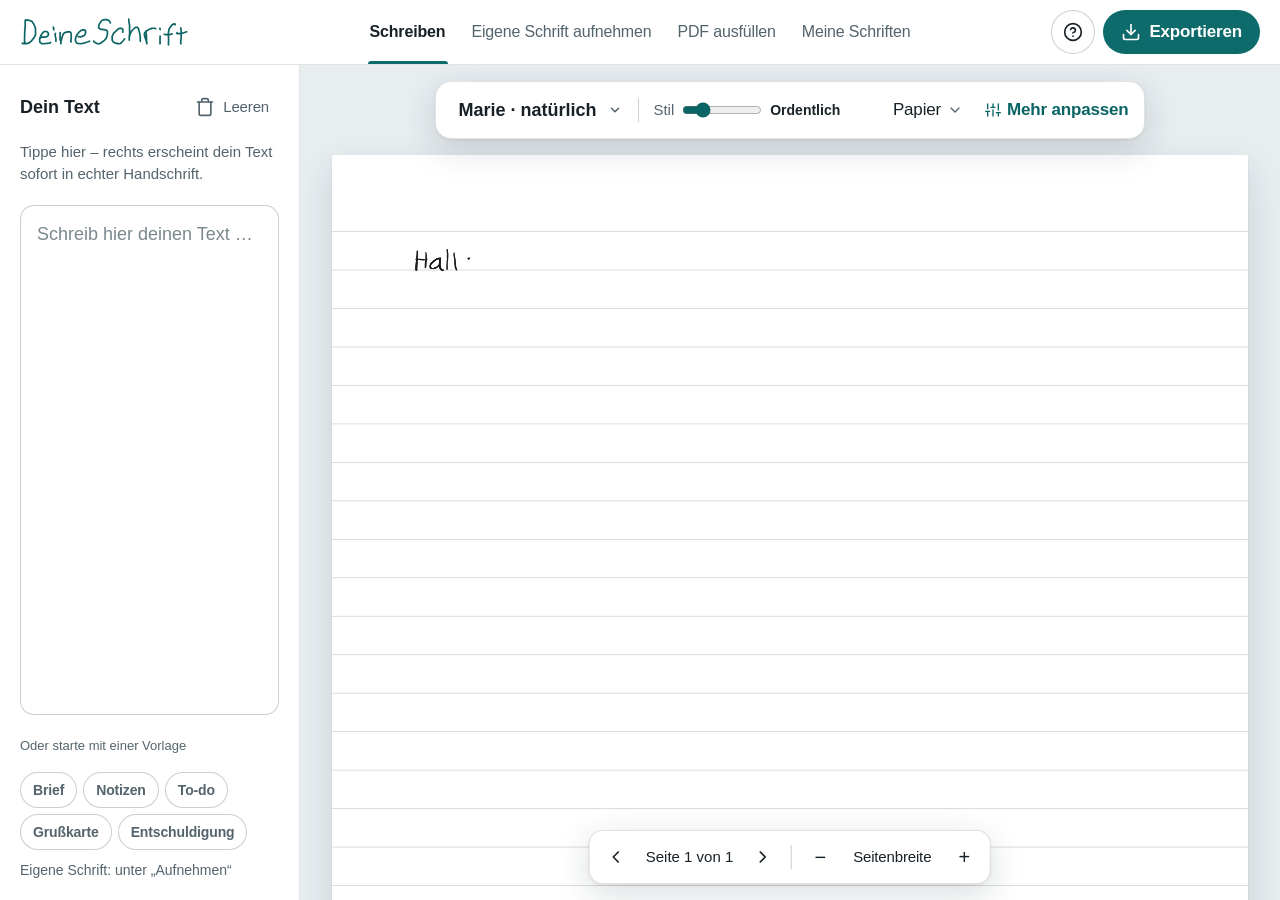
==== commit 5602edfb: "Aufgeräumte Oberfläche: Einstiegssatz, leeres Textfeld mit Beispiel auf dem Blatt, Leiste mit Schrif" ====
--- a/index.html
+++ b/index.html
@@ -1,404 +1,440 @@
-<!doctype html>
-<html lang="de">
-<head>
-  <meta charset="utf-8">
-  <script>/* Nur eine Adresse: www leitet auf die Hauptadresse um (sonst getrennte Speicher für Schrift und Einstellungen) */
-    if (location.hostname === 'www.deineschrift.de') location.replace('https://deineschrift.de' + location.pathname + location.search + location.hash);</script>
-  <meta name="viewport" content="width=device-width, initial-scale=1, viewport-fit=cover">
-  <title>DeineSchrift – getippten Text in deine eigene Handschrift verwandeln</title>
-  <meta name="description" content="DeineSchrift verwandelt getippten Text in deine eigene Handschrift: einmal mit Apple Pencil oder Finger aufnehmen, dann als PDF, PNG oder GoodNotes-Datei exportieren. Kostenlos, ohne Anmeldung, alles bleibt auf deinem Gerät.">
-  <link rel="canonical" href="https://deineschrift.de/">
-  <meta name="robots" content="index, follow, max-image-preview:large">
-  <meta name="author" content="adaatakul">
-  <meta property="og:type" content="website">
-  <meta property="og:locale" content="de_DE">
-  <meta property="og:site_name" content="DeineSchrift">
-  <meta property="og:title" content="DeineSchrift – Text in deine eigene Handschrift">
-  <meta property="og:description" content="Einmal deine Handschrift aufnehmen, dann jeden Text darin schreiben lassen – als PDF, PNG oder für GoodNotes. Kostenlos und ohne Anmeldung.">
-  <meta property="og:url" content="https://deineschrift.de/">
-  <meta property="og:image" content="https://deineschrift.de/icons/og.png">
-  <meta property="og:image:width" content="1200">
-  <meta property="og:image:height" content="630">
-  <meta property="og:image:alt" content="DeineSchrift: getippter Text wird zu Handschrift auf liniertem Papier">
-  <meta name="twitter:card" content="summary_large_image">
-  <meta name="theme-color" content="#000000" media="(prefers-color-scheme: dark)">
-  <meta name="theme-color" content="#f4f5f9" media="(prefers-color-scheme: light)">
-  <meta name="color-scheme" content="dark light">
-  <meta name="apple-mobile-web-app-capable" content="yes">
-  <meta name="mobile-web-app-capable" content="yes">
-  <meta name="apple-mobile-web-app-status-bar-style" content="default">
-  <meta name="apple-mobile-web-app-title" content="DeineSchrift">
-  <link rel="manifest" href="manifest.webmanifest">
-  <link rel="apple-touch-icon" href="icons/apple-touch-icon.png">
-  <link rel="icon" href="icons/icon-192.png">
-  <link rel="help" href="anleitung">
-  <link rel="stylesheet" href="css/app.css">
-  <script type="application/ld+json">
-  {
-    "@context": "https://schema.org",
-    "@graph": [
-      {
-        "@type": "WebApplication",
-        "@id": "https://deineschrift.de/#app",
-        "name": "DeineSchrift",
-        "alternateName": "Handschrift-Tool",
-        "url": "https://deineschrift.de/",
-        "description": "Web-App, die getippten Text in die eigene, vorher aufgenommene Handschrift umwandelt und als PDF, PNG oder GoodNotes-Datei exportiert. Läuft im Browser, offline nutzbar, ohne Konto; alle Daten bleiben auf dem Gerät.",
-        "applicationCategory": "UtilitiesApplication",
-        "operatingSystem": "iPadOS, iOS, Android, Windows, macOS (Browser)",
-        "browserRequirements": "Aktueller Browser mit JavaScript; empfohlen: Safari auf dem iPad mit Apple Pencil",
-        "inLanguage": "de",
-        "isAccessibleForFree": true,
-        "offers": { "@type": "Offer", "price": "0", "priceCurrency": "EUR" },
-        "featureList": [
-          "Eigene Handschrift mit Apple Pencil, Finger oder Maus aufnehmen",
-          "Text in der eigenen Handschrift setzen, mit natürlichen Abweichungen",
-          "Stil-Vorlagen von sehr ordentlich bis sehr unordentlich",
-          "Papier wie in GoodNotes: liniert, kariert, gepunktet, blanko",
-          "Export als PDF, PNG und GoodNotes-Datei",
-          "Formulare und Arbeitsblätter (PDF oder Foto) in Handschrift ausfüllen",
-          "Mehrere Profile, Backup und Teilen",
-          "Offline nutzbar, keine Anmeldung, keine Datenübertragung"
-        ],
-        "screenshot": "https://deineschrift.de/icons/og.png",
-        "author": { "@id": "https://deineschrift.de/#autor" }
-      },
-      {
-        "@type": "Person",
-        "@id": "https://deineschrift.de/#autor",
-        "name": "adaatakul",
-        "url": "https://github.com/adaatakul",
-        "sameAs": ["https://github.com/adaatakul", "https://github.com/adaatakul/schriftbot"]
-      }
-    ]
-  }
-  </script>
-</head>
-<body>
-  <!-- Linien-Icons (nach Feather Icons, MIT) -->
-  <svg width="0" height="0" style="position:absolute" aria-hidden="true">
-    <defs>
-      <symbol id="i-nib" viewBox="0 0 24 24"><path d="M12 19l7-7 3 3-7 7-3-3z"/><path d="M18 13l-1.5-7.5L2 2l3.5 14.5L13 18l5-5z"/><path d="M2 2l7.586 7.586"/><circle cx="11" cy="11" r="2"/></symbol>
-      <symbol id="i-edit" viewBox="0 0 24 24"><path d="M12 20h9"/><path d="M16.5 3.5a2.121 2.121 0 0 1 3 3L7 19l-4 1 1-4L16.5 3.5z"/></symbol>
-      <symbol id="i-sheet" viewBox="0 0 24 24"><path d="M14 2H6a2 2 0 0 0-2 2v16a2 2 0 0 0 2 2h12a2 2 0 0 0 2-2V8z"/><path d="M14 2v6h6"/><path d="M16 13H8"/><path d="M16 17H8"/><path d="M10 9H8"/></symbol>
-      <symbol id="i-user" viewBox="0 0 24 24"><path d="M20 21v-2a4 4 0 0 0-4-4H8a4 4 0 0 0-4 4v2"/><circle cx="12" cy="7" r="4"/></symbol>
-      <symbol id="i-book" viewBox="0 0 24 24"><path d="M4 19.5A2.5 2.5 0 0 1 6.5 17H20"/><path d="M6.5 2H20v20H6.5A2.5 2.5 0 0 1 4 19.5v-15A2.5 2.5 0 0 1 6.5 2z"/></symbol>
-      <symbol id="i-file" viewBox="0 0 24 24"><path d="M13 2H6a2 2 0 0 0-2 2v16a2 2 0 0 0 2 2h12a2 2 0 0 0 2-2V9z"/><path d="M13 2v7h7"/></symbol>
-      <symbol id="i-image" viewBox="0 0 24 24"><rect x="3" y="3" width="18" height="18" rx="2"/><circle cx="8.5" cy="8.5" r="1.5"/><path d="M21 15l-5-5L5 21"/></symbol>
-      <symbol id="i-share" viewBox="0 0 24 24"><path d="M4 12v8a2 2 0 0 0 2 2h12a2 2 0 0 0 2-2v-8"/><path d="M16 6l-4-4-4 4"/><path d="M12 2v13"/></symbol>
-      <symbol id="i-upload" viewBox="0 0 24 24"><path d="M21 15v4a2 2 0 0 1-2 2H5a2 2 0 0 1-2-2v-4"/><path d="M17 8l-5-5-5 5"/><path d="M12 3v12"/></symbol>
-      <symbol id="i-download" viewBox="0 0 24 24"><path d="M21 15v4a2 2 0 0 1-2 2H5a2 2 0 0 1-2-2v-4"/><path d="M7 10l5 5 5-5"/><path d="M12 15V3"/></symbol>
-      <symbol id="i-plus" viewBox="0 0 24 24"><rect x="3" y="3" width="18" height="18" rx="2"/><path d="M12 8v8"/><path d="M8 12h8"/></symbol>
-      <symbol id="i-shuffle" viewBox="0 0 24 24"><path d="M16 3h5v5"/><path d="M4 20L21 3"/><path d="M21 16v5h-5"/><path d="M15 15l6 6"/><path d="M4 4l5 5"/></symbol>
-      <symbol id="i-trash" viewBox="0 0 24 24"><path d="M3 6h18"/><path d="M19 6v14a2 2 0 0 1-2 2H7a2 2 0 0 1-2-2V6m3 0V4a2 2 0 0 1 2-2h4a2 2 0 0 1 2 2v2"/></symbol>
-      <symbol id="i-spark" viewBox="0 0 24 24"><path d="M12 3l1.9 5.8L20 10l-6.1 1.2L12 17l-1.9-5.8L4 10l6.1-1.2z"/><path d="M19 17l.8 2.2L22 20l-2.2.8L19 23l-.8-2.2L16 20l2.2-.8z"/></symbol>
-      <symbol id="i-clipboard" viewBox="0 0 24 24"><path d="M16 4h2a2 2 0 0 1 2 2v14a2 2 0 0 1-2 2H6a2 2 0 0 1-2-2V6a2 2 0 0 1 2-2h2"/><rect x="8" y="2" width="8" height="4" rx="1"/></symbol>
-      <symbol id="i-clip" viewBox="0 0 24 24"><path d="M21.44 11.05l-9.19 9.19a6 6 0 0 1-8.49-8.49l9.19-9.19a4 4 0 0 1 5.66 5.66l-9.2 9.19a2 2 0 0 1-2.83-2.83l8.49-8.48"/></symbol>
-      <symbol id="i-up" viewBox="0 0 24 24"><path d="M12 19V5"/><path d="M5 12l7-7 7 7"/></symbol>
-      <symbol id="i-ruler" viewBox="0 0 24 24"><path d="M3 17L17 3l4 4L7 21z"/><path d="M7 13l2 2"/><path d="M10 10l2 2"/><path d="M13 7l2 2"/></symbol>
-      <symbol id="i-reset" viewBox="0 0 24 24"><path d="M1 4v6h6"/><path d="M3.51 15a9 9 0 1 0 2.13-9.36L1 10"/></symbol>
-      <symbol id="i-help" viewBox="0 0 24 24"><circle cx="12" cy="12" r="10"/><path d="M9.09 9a3 3 0 0 1 5.83 1c0 2-3 3-3 3"/><path d="M12 17h.01"/></symbol>
-      <symbol id="i-check" viewBox="0 0 24 24"><path d="M20 6L9 17l-5-5"/></symbol>
-      <symbol id="i-undo" viewBox="0 0 24 24"><path d="M9 14L4 9l5-5"/><path d="M4 9h11a5 5 0 0 1 0 10h-3"/></symbol>
-      <symbol id="i-left" viewBox="0 0 24 24"><path d="M15 18l-6-6 6-6"/></symbol>
-      <symbol id="i-right" viewBox="0 0 24 24"><path d="M9 18l6-6-6-6"/></symbol>
-      <symbol id="i-skip" viewBox="0 0 24 24"><path d="M5 4l10 8-10 8V4z"/><path d="M19 5v14"/></symbol>
-      <symbol id="i-x" viewBox="0 0 24 24"><path d="M18 6L6 18"/><path d="M6 6l12 12"/></symbol>
-      <symbol id="i-home" viewBox="0 0 24 24"><path d="M3 9l9-7 9 7v11a2 2 0 0 1-2 2H5a2 2 0 0 1-2-2z"/><path d="M9 22V12h6v10"/></symbol>
-    </defs>
-  </svg>
-
-  <header class="topbar">
-    <h1 class="brand">
-      <svg class="icon brand-icon" aria-hidden="true"><use href="#i-nib"/></svg>
-      <span>Deine<b>Schrift</b></span>
-    </h1>
-    <nav class="tabs" role="tablist" aria-label="Bereiche">
-      <button role="tab" id="tab-schreiben" data-view="schreiben" aria-controls="view-schreiben" aria-selected="true"><svg class="icon" aria-hidden="true"><use href="#i-edit"/></svg><span>Schreiben</span></button>
-      <button role="tab" id="tab-blatt" data-view="blatt" aria-controls="view-blatt" aria-selected="false"><svg class="icon" aria-hidden="true"><use href="#i-sheet"/></svg><span>Ausfüllen</span></button>
-      <button role="tab" id="tab-aufnahme" data-view="aufnahme" aria-controls="view-aufnahme" aria-selected="false"><svg class="icon" aria-hidden="true"><use href="#i-nib"/></svg><span>Aufnehmen</span></button>
-      <button role="tab" id="tab-ki" data-view="ki" aria-controls="view-ki" aria-selected="false" hidden><svg class="icon" aria-hidden="true"><use href="#i-spark"/></svg><span>KI</span></button>
-      <button role="tab" id="tab-profil" data-view="profil" aria-controls="view-profil" aria-selected="false"><svg class="icon" aria-hidden="true"><use href="#i-user"/></svg><span>Profil</span></button>
-    </nav>
-    <div class="topbar-end">
-      <label class="profile-switch"><svg class="icon" aria-hidden="true"><use href="#i-user"/></svg><select id="profile-switch" aria-label="Profil wechseln"></select></label>
-      <button id="help-btn" class="icon-btn" aria-label="Kurze Anleitung zeigen" title="Kurze Anleitung"><svg class="icon" aria-hidden="true"><use href="#i-help"/></svg></button>
-    </div>
-  </header>
-  <div id="safety-banner" class="banner safety" role="status" hidden>
-    <svg class="icon" aria-hidden="true"><use href="#i-home"/></svg>
-    <span id="safety-text"></span>
-    <button id="safety-action" class="primary"></button>
-    <button id="safety-close" class="icon-btn ghost" aria-label="Hinweis ausblenden"><svg class="icon" aria-hidden="true"><use href="#i-x"/></svg></button>
-  </div>
-
-  <div id="update-banner" class="banner" role="status" hidden>
-    <span>Eine neue Version ist bereit.</span>
-    <button id="update-reload" class="primary">Neu laden</button>
-  </div>
-
-  <noscript><p class="noscript">DeineSchrift verwandelt getippten Text in deine eigene Handschrift. Die App braucht JavaScript. <a href="anleitung">Zur Anleitung</a></p></noscript>
-
-  <main>
-    <section id="view-aufnahme" class="view view-aufnahme" role="tabpanel" aria-labelledby="tab-aufnahme" hidden>
-      <div id="demo-note" class="demo-note" hidden>
-        <svg class="icon empty-icon" aria-hidden="true"><use href="#i-nib"/></svg>
-        <h2>Das ist die Beispielschrift</h2>
-        <p>Mit ihr kannst du DeineSchrift sofort ausprobieren. Für deine eigene Handschrift wechselst du in dein eigenes Profil und nimmst dort jedes Zeichen auf.</p>
-        <button id="demo-own" class="primary"><svg class="icon" aria-hidden="true"><use href="#i-nib"/></svg>Eigene Schrift aufnehmen</button>
-      </div>
-      <aside class="panel charlist" aria-labelledby="charlist-title">
-        <h2 id="charlist-title" class="visually-hidden">Zeichen aufnehmen</h2>
-        <div class="mode-switch" role="group" aria-label="Art der Aufnahme">
-          <button data-mode="einzeln" aria-pressed="true">Einzeln</button>
-          <button data-mode="text" aria-pressed="false">Als Text</button>
-        </div>
-        <div class="progress">
-          <strong id="progress-text"></strong>
-          <progress id="progress-bar"></progress>
-        </div>
-        <button id="fit-boxes" class="fit-boxes"><svg class="icon"><use href="#i-ruler"/></svg>Kästchen an meine Schrift anpassen</button>
-        <div id="char-groups"></div>
-        <form id="pair-form" class="pair-form">
-          <h3>Eigenes Paar</h3>
-          <input id="pair-input" placeholder="z. B. ft" autocapitalize="off" autocomplete="off" autocorrect="off" spellcheck="false" maxlength="4">
-          <button type="submit"><svg class="icon" aria-hidden="true"><use href="#i-plus"/></svg>Hinzufügen</button>
-        </form>
-      </aside>
-      <div id="text-recorder" class="recorder" hidden>
-        <div class="recorder-head">
-          <button id="text-prev" class="icon-btn" aria-label="Vorherige Seite"><svg class="icon" aria-hidden="true"><use href="#i-left"/></svg></button>
-          <div id="text-info" class="text-info"></div>
-          <button id="text-next" class="icon-btn" aria-label="Nächste Seite"><svg class="icon" aria-hidden="true"><use href="#i-right"/></svg></button>
-          <button id="text-undo"><svg class="icon" aria-hidden="true"><use href="#i-undo"/></svg>Rückgängig</button>
-          <button id="text-clear"><svg class="icon"><use href="#i-trash"/></svg>Leeren</button>
-          <button id="text-commit" class="primary"><svg class="icon" aria-hidden="true"><use href="#i-check"/></svg>Übernehmen</button>
-        </div>
-        <p id="text-hint" class="hint"></p>
-        <div id="text-page-wrap" class="text-page-wrap"><canvas id="text-page"></canvas></div>
-      </div>
-      <div id="single-recorder" class="recorder">
-        <div class="recorder-head">
-          <button id="prev-char" class="icon-btn" aria-label="Vorheriges Zeichen"><svg class="icon" aria-hidden="true"><use href="#i-left"/></svg></button>
-          <div id="current-char" class="current-char"></div>
-          <button id="next-char" class="icon-btn" aria-label="Nächstes Zeichen"><svg class="icon" aria-hidden="true"><use href="#i-right"/></svg></button>
-          <button id="next-missing">Nächstes fehlendes<svg class="icon" aria-hidden="true"><use href="#i-skip"/></svg></button>
-          <button id="remove-pair" hidden>Paar entfernen</button>
-        </div>
-        <p id="recorder-hint" class="hint"></p>
-        <div id="boxes" class="boxes"></div>
-        <div class="char-preview">
-          <span class="hint">So sieht es im Text aus:</span>
-          <canvas id="char-preview" aria-label="Vorschau in deiner Handschrift"></canvas>
-        </div>
-      </div>
-    </section>
-
-    <section id="view-schreiben" class="view view-schreiben" role="tabpanel" aria-labelledby="tab-schreiben">
-      <div class="panel editor">
-        <div class="text-wrap">
-          <textarea id="text-input" placeholder="Hier Text eingeben oder einfügen …" spellcheck="true" lang="de"></textarea>
-          <button id="text-delete" class="trash" aria-label="Ganzen Text löschen" title="Ganzen Text löschen"><svg class="icon"><use href="#i-trash"/></svg></button>
-        </div>
-        <button id="text-restore" hidden><svg class="icon"><use href="#i-reset"/></svg><span>Gelöschten Text wiederherstellen</span></button>
-        <p id="schreiben-status" class="status"></p>
-        <details class="settings" open>
-          <summary>Stil &amp; Papier</summary>
-          <label class="field">Stil-Vorlage
-            <select id="style"></select>
-          </label>
-          <p id="style-desc" class="hint small"></p>
-          <details class="fine" id="style-fine">
-            <summary>Feineinstellungen der Vorlage</summary>
-            <div id="style-controls" class="group"></div>
-          </details>
-          <p id="style-note" class="hint small"></p>
-          <button id="style-reset" hidden><svg class="icon"><use href="#i-reset"/></svg>Vorlage zurücksetzen</button>
-          <div class="field">Papier
-            <div id="paper" class="paper-grid" role="radiogroup" aria-label="Papier"></div>
-          </div>
-          <div class="field">Papierfarbe
-            <div id="paper-color" class="swatches"></div>
-          </div>
-          <div class="field">Im Export
-            <div id="export-bg" class="seg" role="radiogroup" aria-label="Hintergrund im Export">
-              <button type="button" role="radio" data-bg="paper" aria-checked="true">Mit Papier</button>
-              <button type="button" role="radio" data-bg="none" aria-checked="false">Nur Schrift</button>
-            </div>
-            <span id="export-bg-hint" class="hint small"></span>
-          </div>
-          <div class="field">Tintenfarbe
-            <div id="ink" class="swatches"></div>
-          </div>
-          <label class="slider hue">Farbton <output id="ink-hue-out"></output>
-            <input type="range" id="ink-hue" min="0" max="359" step="1">
-          </label>
-          <div id="controls"></div>
-          <div class="row">
-            <button id="reroll"><svg class="icon"><use href="#i-shuffle"/></svg>Neu würfeln</button>
-            <button id="reset-settings"><svg class="icon"><use href="#i-reset"/></svg>Standard</button>
-          </div>
-          <div class="row">
-            <button id="equalize"><svg class="icon"><use href="#i-ruler"/></svg>Größen angleichen</button>
-            <button id="equalize-undo" hidden><svg class="icon" aria-hidden="true"><use href="#i-undo"/></svg>Angleichen rückgängig</button>
-          </div>
-        </details>
-      </div>
-      <div class="stage">
-        <div id="pages" class="pages" role="region" aria-label="Vorschau der Seiten" tabindex="0"></div>
-        <div id="write-empty" class="write-empty" hidden>
-          <div class="write-empty-card">
-            <svg class="icon empty-icon" aria-hidden="true"><use href="#i-nib"/></svg>
-            <h2>Noch keine Handschrift</h2>
-            <p>Dein Text ist schon gesetzt – es fehlt nur noch eine Schrift. Nimm deine eigene unter „Aufnehmen“ auf oder hole eine Sicherung unter „Profil“ zurück.</p>
-            <button id="write-empty-record" class="primary"><svg class="icon" aria-hidden="true"><use href="#i-nib"/></svg>Eigene Schrift aufnehmen</button>
-          </div>
-        </div>
-        <div class="floatbar export" role="toolbar" aria-label="Exportieren">
-          <button id="export-goodnotes" class="primary"><svg class="icon"><use href="#i-book"/></svg>GoodNotes</button>
-          <button id="export-pdf"><svg class="icon"><use href="#i-file"/></svg>PDF</button>
-          <button id="export-png"><svg class="icon"><use href="#i-image"/></svg>PNG</button>
-          <button id="share-again" class="primary" hidden><svg class="icon"><use href="#i-share"/></svg>Jetzt teilen</button>
-        </div>
-      </div>
-    </section>
-
-    <section id="view-blatt" class="view view-blatt" role="tabpanel" aria-labelledby="tab-blatt" hidden>
-      <div class="panel inspector">
-        <div class="panel-head">
-          <h2>Ausfüllen</h2>
-          <p id="sheet-info" class="hint">PDFs und Arbeitsblätter in deiner Handschrift ausfüllen.</p>
-        </div>
-        <button id="sheet-open" class="primary wide"><svg class="icon"><use href="#i-upload"/></svg>PDF oder Foto öffnen</button>
-        <input type="file" id="sheet-file" accept="application/pdf,.pdf,image/*" class="visually-hidden" aria-label="PDF oder Foto auswählen" tabindex="-1">
-        <p id="sheet-status" class="status"></p>
-        <p id="sheet-warn" class="status warn"></p>
-        <div class="row needs-sheet">
-          <button id="sheet-draw" aria-pressed="false"><svg class="icon"><use href="#i-plus"/></svg>Textfeld</button>
-          <button id="sheet-reroll"><svg class="icon"><use href="#i-shuffle"/></svg>Neu würfeln</button>
-        </div>
-        <p id="field-none" class="hint" hidden>Tippe auf ein Feld, um seinen Text zu ändern. Ziehen verschiebt es, der Punkt unten rechts ändert die Größe.</p>
-        <div id="field-editor" class="subcard" hidden>
-          <strong id="field-title"></strong>
-          <textarea id="field-text" rows="7" placeholder="Text für dieses Feld …" spellcheck="true" lang="de"></textarea>
-          <label class="check"><input type="checkbox" id="field-auto"> Automatisch einpassen</label>
-          <label class="slider">Schriftgröße <output id="field-size-out"></output>
-            <input type="range" id="field-size" min="1.4" max="6" step="0.05">
-          </label>
-          <div class="row">
-            <button id="field-reroll"><svg class="icon"><use href="#i-shuffle"/></svg>Neu würfeln</button>
-            <button id="field-delete" class="danger"><svg class="icon"><use href="#i-trash"/></svg>Feld löschen</button>
-          </div>
-        </div>
-        <p class="hint small">Tinte, Strichdicke und Stil stellst du unter „Schreiben“ ein. Löschst du ein erkanntes Feld, erscheint der blaue Text wieder.</p>
-      </div>
-      <div class="stage">
-        <div id="sheet-empty" class="empty fill-intro">
-          <svg class="fill-demo" viewBox="0 0 240 150" aria-hidden="true">
-            <rect class="fd-sheet" x="40" y="8" width="160" height="134" rx="6"/>
-            <rect class="fd-q" x="56" y="24" width="98" height="6" rx="3"/>
-            <rect class="fd-q" x="56" y="36" width="72" height="6" rx="3"/>
-            <path class="fd-line" d="M56 70 H184"/>
-            <text class="fd-typed" x="58" y="65">Berlin liegt an der Spree</text>
-            <path class="fd-ink" d="M58 64c3-9 6-9 7 0s3 1 6-4 4 4 7 3 2-7 5-4 1 6 5 4 3-6 6-3 2 5 5 3 4-7 7-2 3 4 6 1 2-5 5-2 4 4 7 1 3-6 6-2 2 5 6 2 3-5 6-1 3 3 6 0 4-4 7 1"/>
-            <rect class="fd-q" x="56" y="88" width="110" height="6" rx="3"/>
-            <path class="fd-line" d="M56 126 H184"/>
-            <text class="fd-typed fd-typed2" x="58" y="121">im Jahr 1237</text>
-            <path class="fd-ink fd-ink2" d="M58 120c3-8 5-8 7-1s3 2 6-3 4 3 7 2 3-6 6-3 2 5 5 2 4-6 7-1 3 3 6 0"/>
-          </svg>
-          <h2>PDFs und Arbeitsblätter in deiner Handschrift ausfüllen</h2>
-          <ol class="fill-steps">
-            <li><strong>Antworten in Blau eintippen</strong><span>zum Beispiel mit der Textfunktion in GoodNotes oder einem PDF-Programm</span></li>
-            <li><strong>PDF oder Foto hier öffnen</strong><span>DeineSchrift findet den blauen Text von selbst</span></li>
-            <li><strong>Fertig</strong><span>der blaue Text wird an derselben Stelle durch Handschrift ersetzt – eigene Felder ziehst du mit „Textfeld“ auf</span></li>
-          </ol>
-          <button id="sheet-open-empty" class="primary"><svg class="icon"><use href="#i-upload"/></svg>PDF oder Foto öffnen</button>
-        </div>
-        <div id="sheet-pages" class="pages sheet-pages" hidden></div>
-        <div class="floatbar needs-sheet" role="toolbar" aria-label="Exportieren">
-          <button id="sheet-goodnotes" class="primary"><svg class="icon"><use href="#i-book"/></svg>GoodNotes</button>
-          <button id="sheet-pdf"><svg class="icon"><use href="#i-file"/></svg>PDF</button>
-          <button id="sheet-png"><svg class="icon"><use href="#i-image"/></svg>PNG</button>
-          <button id="sheet-share-again" class="primary" hidden><svg class="icon"><use href="#i-share"/></svg>Jetzt teilen</button>
-        </div>
-      </div>
-    </section>
-
-    <section id="view-ki" class="view view-ki" role="tabpanel" aria-labelledby="tab-ki" hidden>
-      <div class="ki-shell">
-        <div class="ki-top">
-          <div class="seg" id="ki-tier" role="group" aria-label="Modell"></div>
-          <button id="ki-new" class="ghost-btn"><svg class="icon"><use href="#i-plus"/></svg>Neuer Chat</button>
-        </div>
-        <div id="ki-unavailable" class="ki-unavailable" hidden>
-          <h2>KI gibt es in der claude.ai-Version</h2>
-          <p>Damit Claude über dein Abo antwortet – ohne API-Schlüssel –, muss die App auf claude.ai laufen. Öffne dort deine Handschrift-App und spiele einmal dein Backup ein (Profil → Alle Profile sichern, dort Importieren).</p>
-          <a id="ki-open-claude" class="btn-link" target="_blank" rel="noopener"><svg class="icon"><use href="#i-spark"/></svg>App auf claude.ai öffnen</a>
-        </div>
-        <div id="ki-log" class="ki-log" aria-live="polite"></div>
-        <div id="ki-empty" class="ki-empty">
-          <div class="ki-hello"><svg class="icon"><use href="#i-spark"/></svg></div>
-          <h2>Was soll ich für dich schreiben?</h2>
-          <p class="hint">Häng Fotos, PDFs oder Textdateien an. Jede Antwort kannst du mit einem Tipp in deine Handschrift übernehmen.</p>
-          <div id="ki-suggestions" class="ki-suggestions"></div>
-        </div>
-        <form id="ki-form" class="ki-composer" autocomplete="off">
-          <div id="ki-attachments" class="ki-attachments" hidden></div>
-          <textarea id="ki-input" rows="1" placeholder="Schreib Claude eine Nachricht …" aria-label="Nachricht an Claude" lang="de"></textarea>
-          <div class="ki-bar">
-            <button type="button" id="ki-attach" class="ki-icon-btn" aria-label="Datei anhängen" title="Foto, PDF oder Textdatei anhängen"><svg class="icon"><use href="#i-clip"/></svg></button>
-            <input type="file" id="ki-file" multiple class="visually-hidden" aria-label="Dateien anhängen" tabindex="-1">
-            <label class="ki-ctx-toggle"><input type="checkbox" id="ki-context"> Meinen Text aus „Schreiben“ mitschicken</label>
-            <button type="button" id="ki-stop" class="ki-stop" hidden aria-label="Antwort stoppen"><span></span></button>
-            <button type="submit" id="ki-send" class="ki-send" aria-label="Senden" disabled><svg class="icon"><use href="#i-up"/></svg></button>
-          </div>
-        </form>
-      </div>
-    </section>
-
-    <section id="view-profil" class="view view-profil" role="tabpanel" aria-labelledby="tab-profil" hidden>
-      <h2>Profil &amp; Backup</h2>
-      <div class="cards">
-        <div class="card card-wide" id="profiles-card">
-          <h3>Profile</h3>
-          <p class="hint">Jedes Profil hat eigenen Stil, eigene Tinte und eigenes Papier. Die Schrift ist entweder eine eigene (neu aufnehmen) oder die eines anderen Profils – so setzt du z. B. deine Schrift als „Schnell mitgeschrieben“ unordentlicher, ohne sie neu aufzunehmen.</p>
-          <ul id="profile-list" class="profile-list"></ul>
-          <form id="profile-new" class="subcard">
-            <strong>Neues Profil</strong>
-            <label class="field">Name <input id="profile-name" placeholder="z. B. Schnell mitgeschrieben" autocomplete="off"></label>
-            <label class="field">Schrift <select id="profile-from"></select></label>
-            <label class="field">Stil-Vorlage <select id="profile-style"></select></label>
-            <button type="submit" class="primary">Profil anlegen</button>
-          </form>
-        </div>
-        <div class="card">
-          <h3>Backup &amp; Teilen</h3>
-          <p id="backup-status" class="status"></p>
-          <p class="hint"><strong>Alle Profile sichern</strong> packt alle Profile mit Schriften und Stil-Einstellungen in eine Datei – am besten regelmäßig in iCloud Drive sichern. <strong>Profil teilen</strong> schickt das aktive Profil (Schrift und Stil) z. B. per AirDrop an Freunde. Beim <strong>Importieren</strong> kommen Profile als neue Profile dazu; nichts wird überschrieben.</p>
-          <div class="row">
-            <button id="export-btn"><svg class="icon"><use href="#i-download"/></svg>Alle Profile sichern</button>
-            <button id="share-profile-btn"><svg class="icon"><use href="#i-share"/></svg>Profil teilen</button>
-            <button id="import-btn"><svg class="icon"><use href="#i-upload"/></svg>Importieren</button>
-            <input type="file" id="import-file" accept=".json,application/json" class="visually-hidden" aria-label="Backup-Datei auswählen" tabindex="-1">
-          </div>
-        </div>
-        <details class="card card-wide more">
-          <summary><h3>Eingabe &amp; Speicher</h3></summary>
-          <label class="check"><input type="checkbox" id="allow-non-pen"> Finger und Maus zum Schreiben erlauben</label>
-          <p class="hint">Ohne Apple Pencil ist das automatisch an. Sobald du einmal mit dem Pencil schreibst, zählt nur noch er, damit der Handballen nichts verschmiert.</p>
-          <p id="status-offline" class="status"></p>
-          <p id="status-storage" class="status"></p>
-        </details>
-      </div>
-      <footer class="app-footer">
-        <a href="anleitung">Anleitung &amp; häufige Fragen</a>
-        <a href="datenschutz">Datenschutz &amp; Lizenzen</a>
-        <a href="https://github.com/adaatakul/schriftbot" rel="noopener">Quellcode auf GitHub</a>
-      </footer>
-    </section>
-  </main>
-
-  <script src="vendor/jspdf.umd.min.js" defer></script>
-  <script type="module" src="js/app.js"></script>
-</body>
-</html>
+<!doctype html>
+<html lang="de">
+<head>
+  <meta charset="utf-8">
+  <script>/* Nur eine Adresse: www leitet auf die Hauptadresse um (sonst getrennte Speicher für Schrift und Einstellungen) */
+    if (location.hostname === 'www.deineschrift.de') location.replace('https://deineschrift.de' + location.pathname + location.search + location.hash);</script>
+  <meta name="viewport" content="width=device-width, initial-scale=1, viewport-fit=cover">
+  <title>Text in Handschrift umwandeln – kostenloser Handschrift-Generator | DeineSchrift</title>
+  <meta name="description" content="Getippten Text in echte Handschrift umwandeln: kostenloser Handschrift-Generator mit deiner eigenen oder mitgelieferten Handschriften. Export als PDF, PNG oder GoodNotes – ohne Anmeldung, alles bleibt auf deinem Gerät.">
+  <link rel="canonical" href="https://deineschrift.de/">
+  <meta name="robots" content="index, follow, max-image-preview:large">
+  <meta name="author" content="DeineSchrift">
+  <meta property="og:type" content="website">
+  <meta property="og:locale" content="de_DE">
+  <meta property="og:site_name" content="DeineSchrift">
+  <meta property="og:title" content="DeineSchrift – Text in deine eigene Handschrift">
+  <meta property="og:description" content="Einmal deine Handschrift aufnehmen, dann jeden Text darin schreiben lassen – als PDF, PNG oder für GoodNotes. Kostenlos und ohne Anmeldung.">
+  <meta property="og:url" content="https://deineschrift.de/">
+  <meta property="og:image" content="https://deineschrift.de/icons/og.png">
+  <meta property="og:image:width" content="1200">
+  <meta property="og:image:height" content="630">
+  <meta property="og:image:alt" content="DeineSchrift: getippter Text wird zu Handschrift auf liniertem Papier">
+  <meta name="twitter:card" content="summary_large_image">
+  <meta name="theme-color" content="#ffffff">
+  <meta name="color-scheme" content="light">
+  <script>/* Hell oder dunkel: Schalter in der App (Standard hell), vor dem ersten Zeichnen setzen, sonst blitzt es */
+    try { if (localStorage.getItem('theme') === 'dark') { document.documentElement.dataset.theme = 'dark'; document.querySelector('meta[name="theme-color"]').content = '#23292c'; } } catch (e) {}</script>
+  <meta name="apple-mobile-web-app-capable" content="yes">
+  <meta name="mobile-web-app-capable" content="yes">
+  <meta name="apple-mobile-web-app-status-bar-style" content="default">
+  <meta name="apple-mobile-web-app-title" content="DeineSchrift">
+  <link rel="manifest" href="manifest.webmanifest">
+  <link rel="apple-touch-icon" href="icons/apple-touch-icon.png">
+  <link rel="icon" href="icons/icon-192.png">
+  <link rel="help" href="anleitung">
+  <link rel="stylesheet" href="css/app.css">
+  <script type="application/ld+json">
+  {
+    "@context": "https://schema.org",
+    "@graph": [
+      {
+        "@type": "WebSite",
+        "@id": "https://deineschrift.de/#website",
+        "url": "https://deineschrift.de/",
+        "name": "DeineSchrift",
+        "alternateName": ["Handschrift-Generator DeineSchrift", "Text in Handschrift umwandeln"],
+        "inLanguage": "de"
+      },
+      {
+        "@type": "WebApplication",
+        "@id": "https://deineschrift.de/#app",
+        "name": "DeineSchrift",
+        "alternateName": "Handschrift-Tool",
+        "url": "https://deineschrift.de/",
+        "description": "Web-App, die getippten Text in die eigene, vorher aufgenommene Handschrift umwandelt und als PDF, PNG oder GoodNotes-Datei exportiert. Läuft im Browser, offline nutzbar, ohne Konto; alle Daten bleiben auf dem Gerät.",
+        "applicationCategory": "UtilitiesApplication",
+        "operatingSystem": "iPadOS, iOS, Android, Windows, macOS (Browser)",
+        "browserRequirements": "Aktueller Browser mit JavaScript; empfohlen: Safari auf dem iPad mit Apple Pencil",
+        "inLanguage": "de",
+        "isAccessibleForFree": true,
+        "offers": { "@type": "Offer", "price": "0", "priceCurrency": "EUR" },
+        "featureList": [
+          "Eigene Handschrift mit Apple Pencil, Finger oder Maus aufnehmen",
+          "Text in der eigenen Handschrift setzen, mit natürlichen Abweichungen",
+          "Stil-Vorlagen von sehr ordentlich bis sehr unordentlich",
+          "Papier wie in GoodNotes: liniert, kariert, gepunktet, blanko",
+          "Export als PDF, PNG und GoodNotes-Datei",
+          "Formulare und Arbeitsblätter (PDF oder Foto) in Handschrift ausfüllen",
+          "Mehrere eigene Schriften, Backup und Teilen",
+          "Offline nutzbar, keine Anmeldung, keine Datenübertragung"
+        ],
+        "screenshot": "https://deineschrift.de/icons/og.png",
+        "author": { "@id": "https://deineschrift.de/#autor" }
+      },
+      {
+        "@type": "Organization",
+        "@id": "https://deineschrift.de/#autor",
+        "name": "DeineSchrift",
+        "url": "https://deineschrift.de/"
+      }
+    ]
+  }
+  </script>
+</head>
+<body>
+  <!-- Linien-Icons (nach Feather Icons, MIT) -->
+  <svg width="0" height="0" style="position:absolute" aria-hidden="true">
+    <defs>
+      <symbol id="i-logo" viewBox="0 0 115.4 20.5"><path d="M3.9 1.9L3.6 2.2L3.9 1.9L3.6 2.2L3.5 3.3L3.5 6.9L3.2 9.5L3 17.8L3.1 18L3 17.8L3.1 18L3.3 17.8L3.4 17.1M4.7 2.3L4.4 2.1L5.4 2.1L7.2 2.6L8.4 3.3L9.1 4.4L10.1 6.5L10.5 7.8L10.6 11.7L10.2 12.9L9.5 14.2L7.8 16.3L6.5 17.5L4.4 18.3L2.1 18.3L2.5 18.3L1.9 18.2L1.5 17.9M14.2 14.2L14.5 13.8L14.2 14.2L14.5 13.8L17.4 13.8L18.8 13.2L18.5 13.3L19.4 12.3L19.2 12.5L19.4 11.2L18.5 10.1L17.9 9.9L16.7 9.9L16.2 10.1L15.2 11.1L14.2 12.7L14.5 12.5L14.2 12.7L13.4 15L13.5 17.1L13.9 17.6L15.1 18.2L15.8 18.3L20.4 17.9L20.9 17.4M24.2 11.2L24 11.6L24 12.5L24.1 11.4L24 12.7L24.5 14.8L24.5 16.5M23.1 8.7L22.8 7.5L22.8 7L23 8.3L22.8 6.9M27.3 11.2L27.4 10.6L27.3 15.2L27.9 16.9L27.9 18.3L27.9 16.7L29.2 12.3L29.7 11.4L30.5 10.7L30.3 11L31.1 10.5L32.5 10.2L33.9 10.1L34.4 10.4L34.8 10.9L35 13.7L34.7 16.9L34.9 17.1M39.7 13.2L39.8 13.4L40.1 13.5L41.6 13.6L41.1 13.5L42.1 13.4L43.7 12.7L44.2 12.2L44.7 11.2L44.8 9.6L44.4 9.1L44.6 9.2L43.7 8.8L42.5 8.8L41.7 9.2L40.3 10.4L39 12L38.4 12.9L37.8 15.2L37.8 15.9L37.8 15.2L37.8 15.9L38.2 17.1L39.2 18L41.6 18.3L44.1 17.8L42.8 18.1L46.6 16.9L47.5 16.5M61.7 4L61.4 3.2L60.9 2.6L59.2 1.8L57.8 1.8L56.9 2L55.9 2.4L55.4 2.9L54 5.2L53.7 6.2L53.7 7.3L53.7 7L54 7.7L54.2 7.8L53.9 7.5L54.8 8.3L58.5 8.8L59.5 9.4L59.7 10L59.5 9.7L59.7 10L59.7 11.5L59.2 13.5L58.8 14.6L58 15.6L55.7 17.5L54.3 18.2L53 18.3L52.5 18.2L50.5 16.9L50.3 16.4M70.2 10.4L70.2 8.3L69.8 8L69.2 7.7L69.3 7.8L68.1 7.7L66.8 8.4L64.2 10.8L63.6 11.7L62.9 13.4L63 16L63 15.7L63.5 16.8L64.7 17.7L66.8 18.3L66.5 18.2L67.9 18.3L68.6 18.1L69.2 17.6L70.5 16.2L71.5 14.9M74.3 1.5L74.3 2.7L74.8 5.4L74.9 7.5L74.8 7L74.9 11.1L74.6 13.6L74.7 13.3L74.6 15.9L74.6 14.8L74.9 12.7L75.7 10.5L76.4 9.4L78.3 7.5L79.2 7L80 7L80.8 7.7L81.6 10.5L82.1 13.3L82.2 16.6M85.9 9.7L86.3 11.7L86.5 17.7L86.7 18.3L86.5 17.1L85 12.8L85.2 13.3L84.9 11.4L85.3 10.6L86.6 9.4L88 8.5L90.1 7.8L89.7 7.9L90.5 7.7L92 7.7L92.7 8M95.7 13.1L95.6 18.3L95.8 17.5M95.7 8.6L95.7 8.1L95.6 7.8L95.7 8.2L95.6 7.8L95.5 8M106 5.3L106 5L105.8 4.9L106 5.2L106 5L105.7 4.7L104.8 4.8L103.5 5.8L101.9 8L101.3 11.2L101.5 15.4L101.4 19M98.5 11.8L99.1 12L102.4 12L103.9 11.5M109.7 7.7L109.8 7.5L109.7 7.7L109.8 7.5L109.9 7.5L110.1 9.8L110.1 14.4L109.8 16.3L109.8 18L110 18.3M107.3 10.7L107.1 11.1L107.2 10.8L107.1 11.1L107.6 11.4L109.6 11.4L109.1 11.4L110.4 11.3L113.9 10.1" fill="none" stroke="currentColor" stroke-width="1.15" stroke-linecap="round" stroke-linejoin="round"/></symbol>
+      <symbol id="i-nib" viewBox="0 0 24 24"><path d="M12 19l7-7 3 3-7 7-3-3z"/><path d="M18 13l-1.5-7.5L2 2l3.5 14.5L13 18l5-5z"/><path d="M2 2l7.586 7.586"/><circle cx="11" cy="11" r="2"/></symbol>
+      <symbol id="i-edit" viewBox="0 0 24 24"><path d="M12 20h9"/><path d="M16.5 3.5a2.121 2.121 0 0 1 3 3L7 19l-4 1 1-4L16.5 3.5z"/></symbol>
+      <symbol id="i-sheet" viewBox="0 0 24 24"><path d="M14 2H6a2 2 0 0 0-2 2v16a2 2 0 0 0 2 2h12a2 2 0 0 0 2-2V8z"/><path d="M14 2v6h6"/><path d="M16 13H8"/><path d="M16 17H8"/><path d="M10 9H8"/></symbol>
+      <symbol id="i-user" viewBox="0 0 24 24"><path d="M20 21v-2a4 4 0 0 0-4-4H8a4 4 0 0 0-4 4v2"/><circle cx="12" cy="7" r="4"/></symbol>
+      <symbol id="i-book" viewBox="0 0 24 24"><path d="M4 19.5A2.5 2.5 0 0 1 6.5 17H20"/><path d="M6.5 2H20v20H6.5A2.5 2.5 0 0 1 4 19.5v-15A2.5 2.5 0 0 1 6.5 2z"/></symbol>
+      <symbol id="i-file" viewBox="0 0 24 24"><path d="M13 2H6a2 2 0 0 0-2 2v16a2 2 0 0 0 2 2h12a2 2 0 0 0 2-2V9z"/><path d="M13 2v7h7"/></symbol>
+      <symbol id="i-image" viewBox="0 0 24 24"><rect x="3" y="3" width="18" height="18" rx="2"/><circle cx="8.5" cy="8.5" r="1.5"/><path d="M21 15l-5-5L5 21"/></symbol>
+      <symbol id="i-share" viewBox="0 0 24 24"><path d="M4 12v8a2 2 0 0 0 2 2h12a2 2 0 0 0 2-2v-8"/><path d="M16 6l-4-4-4 4"/><path d="M12 2v13"/></symbol>
+      <symbol id="i-upload" viewBox="0 0 24 24"><path d="M21 15v4a2 2 0 0 1-2 2H5a2 2 0 0 1-2-2v-4"/><path d="M17 8l-5-5-5 5"/><path d="M12 3v12"/></symbol>
+      <symbol id="i-download" viewBox="0 0 24 24"><path d="M21 15v4a2 2 0 0 1-2 2H5a2 2 0 0 1-2-2v-4"/><path d="M7 10l5 5 5-5"/><path d="M12 15V3"/></symbol>
+      <symbol id="i-plus" viewBox="0 0 24 24"><rect x="3" y="3" width="18" height="18" rx="2"/><path d="M12 8v8"/><path d="M8 12h8"/></symbol>
+      <symbol id="i-play" viewBox="0 0 24 24"><path d="M6 4l14 8-14 8z"/></symbol>
+      <symbol id="i-shuffle" viewBox="0 0 24 24"><path d="M16 3h5v5"/><path d="M4 20L21 3"/><path d="M21 16v5h-5"/><path d="M15 15l6 6"/><path d="M4 4l5 5"/></symbol>
+      <symbol id="i-trash" viewBox="0 0 24 24"><path d="M3 6h18"/><path d="M19 6v14a2 2 0 0 1-2 2H7a2 2 0 0 1-2-2V6m3 0V4a2 2 0 0 1 2-2h4a2 2 0 0 1 2 2v2"/></symbol>
+      <symbol id="i-spark" viewBox="0 0 24 24"><path d="M12 3l1.9 5.8L20 10l-6.1 1.2L12 17l-1.9-5.8L4 10l6.1-1.2z"/><path d="M19 17l.8 2.2L22 20l-2.2.8L19 23l-.8-2.2L16 20l2.2-.8z"/></symbol>
+      <symbol id="i-clipboard" viewBox="0 0 24 24"><path d="M16 4h2a2 2 0 0 1 2 2v14a2 2 0 0 1-2 2H6a2 2 0 0 1-2-2V6a2 2 0 0 1 2-2h2"/><rect x="8" y="2" width="8" height="4" rx="1"/></symbol>
+      <symbol id="i-clip" viewBox="0 0 24 24"><path d="M21.44 11.05l-9.19 9.19a6 6 0 0 1-8.49-8.49l9.19-9.19a4 4 0 0 1 5.66 5.66l-9.2 9.19a2 2 0 0 1-2.83-2.83l8.49-8.48"/></symbol>
+      <symbol id="i-up" viewBox="0 0 24 24"><path d="M12 19V5"/><path d="M5 12l7-7 7 7"/></symbol>
+      <symbol id="i-ruler" viewBox="0 0 24 24"><path d="M3 17L17 3l4 4L7 21z"/><path d="M7 13l2 2"/><path d="M10 10l2 2"/><path d="M13 7l2 2"/></symbol>
+      <symbol id="i-reset" viewBox="0 0 24 24"><path d="M1 4v6h6"/><path d="M3.51 15a9 9 0 1 0 2.13-9.36L1 10"/></symbol>
+      <symbol id="i-help" viewBox="0 0 24 24"><circle cx="12" cy="12" r="10"/><path d="M9.09 9a3 3 0 0 1 5.83 1c0 2-3 3-3 3"/><path d="M12 17h.01"/></symbol>
+      <symbol id="i-check" viewBox="0 0 24 24"><path d="M20 6L9 17l-5-5"/></symbol>
+      <symbol id="i-undo" viewBox="0 0 24 24"><path d="M9 14L4 9l5-5"/><path d="M4 9h11a5 5 0 0 1 0 10h-3"/></symbol>
+      <symbol id="i-left" viewBox="0 0 24 24"><path d="M15 18l-6-6 6-6"/></symbol>
+      <symbol id="i-right" viewBox="0 0 24 24"><path d="M9 18l6-6-6-6"/></symbol>
+      <symbol id="i-skip" viewBox="0 0 24 24"><path d="M5 4l10 8-10 8V4z"/><path d="M19 5v14"/></symbol>
+      <symbol id="i-x" viewBox="0 0 24 24"><path d="M18 6L6 18"/><path d="M6 6l12 12"/></symbol>
+      <symbol id="i-moon" viewBox="0 0 24 24"><path d="M21 12.79A9 9 0 1 1 11.21 3 7 7 0 0 0 21 12.79z"/></symbol>
+      <symbol id="i-sun" viewBox="0 0 24 24"><circle cx="12" cy="12" r="5"/><path d="M12 1v2M12 21v2M4.22 4.22l1.42 1.42M18.36 18.36l1.42 1.42M1 12h2M21 12h2M4.22 19.78l1.42-1.42M18.36 5.64l1.42-1.42"/></symbol>
+      <symbol id="i-down" viewBox="0 0 24 24"><path d="M6 9l6 6 6-6"/></symbol>
+      <symbol id="i-sliders" viewBox="0 0 24 24"><path d="M4 21v-7M4 10V3M12 21v-9M12 8V3M20 21v-5M20 12V3M1 14h6M9 8h6M17 16h6"/></symbol>
+      <symbol id="i-home" viewBox="0 0 24 24"><path d="M3 9l9-7 9 7v11a2 2 0 0 1-2 2H5a2 2 0 0 1-2-2z"/><path d="M9 22V12h6v10"/></symbol>
+    </defs>
+  </svg>
+
+  <header class="topbar">
+    <h1 class="brand">
+        <svg class="brand-logo" aria-hidden="true"><use href="#i-logo"/></svg>
+        <span class="visually-hidden">DeineSchrift</span>
+      </h1>
+    <nav class="tabs" role="tablist" aria-label="Bereiche">
+      <button role="tab" id="tab-schreiben" data-view="schreiben" aria-controls="view-schreiben" aria-selected="true"><svg class="icon" aria-hidden="true"><use href="#i-edit"/></svg><span>Schreiben</span></button>
+      <button role="tab" id="tab-aufnahme" data-view="aufnahme" aria-controls="view-aufnahme" aria-selected="false"><svg class="icon" aria-hidden="true"><use href="#i-nib"/></svg><span class="tab-long">Eigene Schrift aufnehmen</span><span class="tab-short">Aufnehmen</span></button>
+      <button role="tab" id="tab-blatt" data-view="blatt" aria-controls="view-blatt" aria-selected="false"><svg class="icon" aria-hidden="true"><use href="#i-sheet"/></svg><span class="tab-long">PDF ausfüllen</span><span class="tab-short">Ausfüllen</span></button>
+      <button role="tab" id="tab-profil" data-view="profil" aria-controls="view-profil" aria-selected="false"><svg class="icon" aria-hidden="true"><use href="#i-user"/></svg><span class="tab-long">Meine Schriften</span><span class="tab-short">Schriften</span></button>
+    </nav>
+    <div class="topbar-end">
+      <div class="menu-wrap">
+        <button id="help-btn" class="icon-btn round" aria-label="Hilfe und Einstellungen" title="Hilfe" aria-haspopup="true" aria-expanded="false" aria-controls="help-menu"><svg class="icon" aria-hidden="true"><use href="#i-help"/></svg></button>
+        <div id="help-menu" class="menu" hidden>
+          <button id="help-tour" class="menu-item"><svg class="icon" aria-hidden="true"><use href="#i-play"/></svg>Kurze Einführung</button>
+          <a class="menu-item" href="anleitung"><svg class="icon" aria-hidden="true"><use href="#i-book"/></svg>Anleitung &amp; häufige Fragen</a>
+          <button id="theme-btn" class="menu-item"><svg class="icon" aria-hidden="true"><use href="#i-moon"/></svg><span>Dunkles Design</span></button>
+        </div>
+      </div>
+      <button id="export-open" class="primary pill" aria-haspopup="dialog"><svg class="icon" aria-hidden="true"><use href="#i-download"/></svg><span>Exportieren</span></button>
+    </div>
+  </header>
+  <div id="safety-banner" class="banner safety" role="status" hidden>
+    <svg class="icon" aria-hidden="true"><use href="#i-home"/></svg>
+    <span id="safety-text"></span>
+    <button id="safety-action" class="primary"></button>
+    <button id="safety-close" class="icon-btn ghost" aria-label="Hinweis ausblenden"><svg class="icon" aria-hidden="true"><use href="#i-x"/></svg></button>
+  </div>
+
+  <div id="update-banner" class="banner" role="status" hidden>
+    <span>Eine neue Version ist bereit.</span>
+    <button id="update-reload" class="primary">Neu laden</button>
+  </div>
+
+  <noscript><div class="noscript"><h2>Text in Handschrift umwandeln</h2><p>DeineSchrift ist ein kostenloser Handschrift-Generator: Getippter Text wird zu echter Handschrift – in deiner eigenen oder einer mitgelieferten Schrift – und lässt sich als PDF, PNG oder GoodNotes-Datei speichern. Die App braucht JavaScript.</p><p><a href="anleitung">Anleitung</a> · <a href="handschrift-generator">Handschrift-Generator</a> · <a href="goodnotes-handschrift">Handschrift für GoodNotes</a> · <a href="eigene-handschrift-digitalisieren">Eigene Handschrift digitalisieren</a></p></div></noscript>
+
+  <main>
+    <section id="view-aufnahme" class="view view-aufnahme" role="tabpanel" aria-labelledby="tab-aufnahme" hidden>
+      <div id="demo-note" class="demo-note" hidden>
+        <svg class="hw-mark" aria-hidden="true"><use href="#i-logo"/></svg>
+        <h2>Das ist eine mitgelieferte Schrift</h2>
+        <p>Mit ihr kannst du DeineSchrift sofort benutzen. Für deine eigene Handschrift wechselst du zu deiner eigenen Schrift und nimmst sie auf – das erste Ergebnis siehst du nach etwa drei Minuten.</p>
+        <button id="demo-own" class="primary"><svg class="icon" aria-hidden="true"><use href="#i-nib"/></svg>Eigene Schrift aufnehmen</button>
+      </div>
+      <aside class="panel charlist" aria-labelledby="charlist-title">
+        <h2 id="charlist-title" class="visually-hidden">Zeichen aufnehmen</h2>
+        <div class="mode-switch" role="group" aria-label="Art der Aufnahme">
+          <button data-mode="einzeln" aria-pressed="true">Einzeln</button>
+          <button data-mode="text" aria-pressed="false">Als Text</button>
+        </div>
+        <div class="progress">
+          <strong id="progress-text"></strong>
+          <progress id="progress-bar"></progress>
+          <p id="quick-note" class="hint small"></p>
+        </div>
+        <button id="fit-boxes" class="fit-boxes"><svg class="icon"><use href="#i-ruler"/></svg>Kästchen an meine Schrift anpassen</button>
+        <div id="char-groups"></div>
+        <form id="pair-form" class="pair-form">
+          <h3>Eigenes Paar</h3>
+          <input id="pair-input" placeholder="z. B. ft" autocapitalize="off" autocomplete="off" autocorrect="off" spellcheck="false" maxlength="4">
+          <button type="submit"><svg class="icon" aria-hidden="true"><use href="#i-plus"/></svg>Hinzufügen</button>
+        </form>
+      </aside>
+      <div id="text-recorder" class="recorder" hidden>
+        <div class="recorder-head">
+          <button id="text-prev" class="icon-btn" aria-label="Vorherige Seite"><svg class="icon" aria-hidden="true"><use href="#i-left"/></svg></button>
+          <div id="text-info" class="text-info"></div>
+          <button id="text-next" class="icon-btn" aria-label="Nächste Seite"><svg class="icon" aria-hidden="true"><use href="#i-right"/></svg></button>
+          <button id="text-undo"><svg class="icon" aria-hidden="true"><use href="#i-undo"/></svg>Rückgängig</button>
+          <button id="text-clear"><svg class="icon"><use href="#i-trash"/></svg>Leeren</button>
+          <button id="text-commit" class="primary"><svg class="icon" aria-hidden="true"><use href="#i-check"/></svg>Übernehmen</button>
+        </div>
+        <p id="text-hint" class="hint"></p>
+        <div id="text-page-wrap" class="text-page-wrap"><canvas id="text-page"></canvas></div>
+      </div>
+      <div id="single-recorder" class="recorder">
+        <div class="recorder-head">
+          <button id="prev-char" class="icon-btn" aria-label="Vorheriges Zeichen"><svg class="icon" aria-hidden="true"><use href="#i-left"/></svg></button>
+          <div id="current-char" class="current-char"></div>
+          <button id="next-char" class="icon-btn" aria-label="Nächstes Zeichen"><svg class="icon" aria-hidden="true"><use href="#i-right"/></svg></button>
+          <button id="next-missing">Nächstes fehlendes<svg class="icon" aria-hidden="true"><use href="#i-skip"/></svg></button>
+          <button id="remove-pair" hidden>Paar entfernen</button>
+        </div>
+        <p id="recorder-hint" class="hint"></p>
+        <div id="boxes" class="boxes"></div>
+        <div class="char-preview">
+          <span class="hint">So sieht es im Text aus:</span>
+          <canvas id="char-preview" aria-label="Vorschau in deiner Handschrift"></canvas>
+        </div>
+      </div>
+    </section>
+
+    <section id="view-schreiben" class="view view-schreiben" role="tabpanel" aria-labelledby="tab-schreiben">
+      <div class="panel editor">
+        <div class="editor-head">
+          <label for="text-input">Dein Text</label>
+          <button id="text-delete" class="ghost small" title="Ganzen Text löschen"><svg class="icon" aria-hidden="true"><use href="#i-trash"/></svg>Leeren</button>
+        </div>
+        <p class="editor-lead">Tippe hier – <span class="lead-wide">rechts</span><span class="lead-narrow">unten</span> erscheint dein Text sofort in echter Handschrift.</p>
+        <textarea id="text-input" placeholder="Schreib hier deinen Text …" spellcheck="true" lang="de"></textarea>
+        <p class="tpl-label" id="tpl-label">Oder starte mit einer Vorlage</p>
+        <div id="templates" class="templates" role="group" aria-labelledby="tpl-label"></div>
+        <button id="text-restore" hidden><svg class="icon"><use href="#i-reset"/></svg><span>Gelöschten Text wiederherstellen</span></button>
+        <p id="schreiben-status" class="status"></p>
+        <!-- Werbeplatz: bleibt unsichtbar (hidden), bis ein Werbenetzwerk eingebunden ist. -->
+        <aside class="ad-slot" aria-label="Anzeige" hidden></aside>
+      </div>
+      <div class="stage">
+        <div class="lookbar-wrap">
+          <div class="lookbar" role="toolbar" aria-label="Aussehen">
+            <label class="lb-font"><span>Schrift</span><select id="profile-switch" aria-label="Schrift wählen"></select></label>
+            <span class="lb-sep" aria-hidden="true"></span>
+            <label class="lb-style"><span>Stil</span><input type="range" id="style-range" min="0" max="5" step="1" aria-describedby="style-out"><output id="style-out"></output></label>
+            <button type="button" class="lb-btn" data-pop="pop-paper" aria-expanded="false" aria-controls="pop-paper">Papier<svg class="icon" aria-hidden="true"><use href="#i-down"/></svg></button>
+            <button type="button" class="lb-btn lb-more" data-pop="pop-more" aria-expanded="false" aria-controls="pop-more"><svg class="icon" aria-hidden="true"><use href="#i-sliders"/></svg><span>Mehr<span class="lb-more-long"> anpassen</span></span></button>
+          </div>
+
+          <div id="pop-paper" class="pop" role="dialog" aria-label="Papier" hidden>
+            <div id="paper" class="paper-grid" role="radiogroup" aria-label="Papier"></div>
+            <div class="pop-row"><span>Papierfarbe</span><div id="paper-color" class="swatches"></div></div>
+          </div>
+          <div id="pop-more" class="pop pop-wide" role="dialog" aria-label="Mehr anpassen" hidden>
+            <div class="row more-actions">
+              <button type="button" id="play"><svg class="icon" aria-hidden="true"><use href="#i-play"/></svg>Beim Schreiben zusehen</button>
+              <button type="button" id="reroll" title="Jede Version sieht etwas anders aus"><svg class="icon" aria-hidden="true"><use href="#i-shuffle"/></svg>Neu mischen</button>
+            </div>
+            <h3 class="more-h">Tinte</h3>
+            <div id="ink" class="swatches" role="group" aria-label="Tintenfarbe"></div>
+            <label class="slider hue">Eigener Farbton <output id="ink-hue-out"></output>
+              <input type="range" id="ink-hue" min="0" max="359" step="1">
+            </label>
+            <h3 class="more-h">Stift</h3>
+            <div id="pen" class="pen-grid" role="radiogroup" aria-label="Stift"></div>
+            <h3 class="more-h">Feineinstellungen</h3>
+            <p id="style-desc" class="hint small"></p>
+            <div id="controls-main" class="ctl-list"></div>
+            <details class="fine" id="more-settings">
+              <summary>Weitere Einstellungen …</summary>
+              <div id="controls-more" class="ctl-list"></div>
+              <div class="row">
+                <button id="equalize"><svg class="icon"><use href="#i-ruler"/></svg>Buchstabengrößen angleichen</button>
+                <button id="equalize-undo" hidden><svg class="icon" aria-hidden="true"><use href="#i-undo"/></svg>Angleichen rückgängig</button>
+              </div>
+            </details>
+            <p id="style-note" class="hint small"></p>
+            <div class="row">
+              <button id="style-reset" hidden><svg class="icon"><use href="#i-reset"/></svg>Vorlage zurücksetzen</button>
+              <button id="reset-settings"><svg class="icon"><use href="#i-reset"/></svg>Alles auf Standard</button>
+            </div>
+          </div>
+        </div>
+
+        <div id="pages" class="pages" role="region" aria-label="Vorschau der Seiten" tabindex="0"></div>
+        <div id="write-empty" class="write-empty" hidden>
+          <div class="write-empty-card">
+            <svg class="hw-mark" aria-hidden="true"><use href="#i-logo"/></svg>
+            <h2>Noch keine Handschrift</h2>
+            <p>Dein Text ist schon gesetzt – es fehlt nur noch eine Schrift. Nimm deine eigene unter „Aufnehmen“ auf oder hole eine Sicherung unter „Meine Schriften“ zurück.</p>
+            <button id="write-empty-record" class="primary"><svg class="icon" aria-hidden="true"><use href="#i-nib"/></svg>Eigene Schrift aufnehmen</button>
+          </div>
+        </div>
+        <div class="pagebar" role="toolbar" aria-label="Seiten und Zoom">
+          <button id="page-prev" class="icon-btn ghost" aria-label="Vorherige Seite"><svg class="icon" aria-hidden="true"><use href="#i-left"/></svg></button>
+          <span id="page-info" class="page-info" aria-live="polite">Seite 1 von 1</span>
+          <button id="page-next" class="icon-btn ghost" aria-label="Nächste Seite"><svg class="icon" aria-hidden="true"><use href="#i-right"/></svg></button>
+          <span class="lb-sep" aria-hidden="true"></span>
+          <button id="zoom-out" class="icon-btn ghost" aria-label="Verkleinern">−</button>
+          <button id="zoom-reset" class="ghost zoom-val" title="Ganze Seite zeigen">Seitenbreite</button>
+          <button id="zoom-in" class="icon-btn ghost" aria-label="Vergrößern">+</button>
+        </div>
+        <button id="share-again" class="primary share-again" hidden><svg class="icon"><use href="#i-share"/></svg>Jetzt teilen</button>
+      </div>
+
+      <dialog id="export-dlg" class="export-dlg" aria-labelledby="export-title">
+        <form method="dialog" class="export-form">
+          <div class="dlg-head">
+            <h2 id="export-title">Exportieren</h2>
+            <button value="cancel" class="icon-btn round ghost" aria-label="Schließen"><svg class="icon" aria-hidden="true"><use href="#i-x"/></svg></button>
+          </div>
+          <div class="dlg-field">
+            <span class="dlg-label" id="fmt-label">Format</span>
+            <div id="export-kind" class="fmt-grid" role="radiogroup" aria-labelledby="fmt-label">
+              <button type="button" role="radio" data-kind="goodnotes" aria-checked="true"><svg class="icon" aria-hidden="true"><use href="#i-book"/></svg><strong>GoodNotes</strong><span>Direkt als Notizbuch</span></button>
+              <button type="button" role="radio" data-kind="pdf" aria-checked="false"><svg class="icon" aria-hidden="true"><use href="#i-file"/></svg><strong>PDF</strong><span>Drucken, teilen</span></button>
+              <button type="button" role="radio" data-kind="png" aria-checked="false"><svg class="icon" aria-hidden="true"><use href="#i-image"/></svg><strong>Bild</strong><span>PNG je Seite</span></button>
+            </div>
+          </div>
+          <div class="dlg-field">
+            <span class="dlg-label" id="bg-label">Hintergrund</span>
+            <div id="export-bg" class="seg" role="radiogroup" aria-labelledby="bg-label">
+              <button type="button" role="radio" data-bg="paper" aria-checked="true">Mit Papier</button>
+              <button type="button" role="radio" data-bg="none" aria-checked="false">Nur Schrift</button>
+            </div>
+            <span id="export-bg-hint" class="hint small"></span>
+          </div>
+          <p id="export-summary" class="hint"></p>
+          <div class="dlg-actions">
+            <button value="cancel">Abbrechen</button>
+            <button type="button" id="export-go" class="primary">Für GoodNotes sichern</button>
+          </div>
+        </form>
+      </dialog>
+    </section>
+
+    <section id="view-blatt" class="view view-blatt" role="tabpanel" aria-labelledby="tab-blatt" hidden>
+      <div class="panel inspector">
+        <div class="panel-head">
+          <h2>Ausfüllen</h2>
+          <p id="sheet-info" class="hint">PDFs und Arbeitsblätter in deiner Handschrift ausfüllen.</p>
+        </div>
+        <button id="sheet-open" class="primary wide"><svg class="icon"><use href="#i-upload"/></svg>PDF oder Foto öffnen</button>
+        <input type="file" id="sheet-file" accept="application/pdf,.pdf,image/*" class="visually-hidden" aria-label="PDF oder Foto auswählen" tabindex="-1">
+        <p id="sheet-status" class="status"></p>
+        <p id="sheet-warn" class="status warn"></p>
+        <div class="row needs-sheet">
+          <button id="sheet-draw" aria-pressed="false"><svg class="icon"><use href="#i-plus"/></svg>Textfeld</button>
+          <button id="sheet-reroll"><svg class="icon"><use href="#i-shuffle"/></svg>Neu würfeln</button>
+        </div>
+        <p id="field-none" class="hint" hidden>Tippe auf eine freie Stelle im Blatt für ein neues Feld, oder auf ein Feld, um seinen Text zu ändern. Ziehen verschiebt es, der Punkt unten rechts ändert die Größe.</p>
+        <div id="field-editor" class="subcard" hidden>
+          <strong id="field-title"></strong>
+          <textarea id="field-text" rows="7" placeholder="Text für dieses Feld …" spellcheck="true" lang="de"></textarea>
+          <label class="check"><input type="checkbox" id="field-auto"> Automatisch einpassen</label>
+          <label class="slider">Schriftgröße <output id="field-size-out"></output>
+            <input type="range" id="field-size" min="1.4" max="6" step="0.05">
+          </label>
+          <div class="row">
+            <button id="field-reroll"><svg class="icon"><use href="#i-shuffle"/></svg>Neu würfeln</button>
+            <button id="field-delete" class="danger"><svg class="icon"><use href="#i-trash"/></svg>Feld löschen</button>
+          </div>
+        </div>
+        <p class="hint small">Tinte, Strichdicke und Stil stellst du unter „Schreiben“ ein. Löschst du ein erkanntes Feld, erscheint der blaue Text wieder.</p>
+      </div>
+      <div class="stage">
+        <div id="sheet-empty" class="empty fill-intro">
+          <svg class="fill-demo" viewBox="0 0 240 150" aria-hidden="true">
+            <rect class="fd-sheet" x="40" y="8" width="160" height="134" rx="6"/>
+            <rect class="fd-q" x="56" y="24" width="98" height="6" rx="3"/>
+            <rect class="fd-q" x="56" y="36" width="72" height="6" rx="3"/>
+            <path class="fd-line" d="M56 70 H184"/>
+            <text class="fd-typed" x="58" y="65">Berlin liegt an der Spree</text>
+            <path class="fd-ink" d="M58 64c3-9 6-9 7 0s3 1 6-4 4 4 7 3 2-7 5-4 1 6 5 4 3-6 6-3 2 5 5 3 4-7 7-2 3 4 6 1 2-5 5-2 4 4 7 1 3-6 6-2 2 5 6 2 3-5 6-1 3 3 6 0 4-4 7 1"/>
+            <rect class="fd-q" x="56" y="88" width="110" height="6" rx="3"/>
+            <path class="fd-line" d="M56 126 H184"/>
+            <text class="fd-typed fd-typed2" x="58" y="121">im Jahr 1237</text>
+            <path class="fd-ink fd-ink2" d="M58 120c3-8 5-8 7-1s3 2 6-3 4 3 7 2 3-6 6-3 2 5 5 2 4-6 7-1 3 3 6 0"/>
+          </svg>
+          <h2>PDFs und Arbeitsblätter in deiner Handschrift ausfüllen</h2>
+          <ol class="fill-steps">
+            <li><strong>PDF oder Foto öffnen</strong><span>Arbeitsblatt, Formular oder Brief</span></li>
+            <li><strong>Auf die Stelle tippen</strong><span>dort entsteht ein Feld für deine Antwort</span></li>
+            <li><strong>Text eintippen</strong><span>er erscheint sofort in deiner Handschrift – blau vorgetippter Text im PDF wird automatisch erkannt</span></li>
+          </ol>
+          <button id="sheet-open-empty" class="primary"><svg class="icon"><use href="#i-upload"/></svg>PDF oder Foto öffnen</button>
+        </div>
+        <div id="sheet-pages" class="pages sheet-pages" hidden></div>
+        <div class="floatbar needs-sheet" role="toolbar" aria-label="Exportieren">
+          <button id="sheet-goodnotes" class="primary"><svg class="icon"><use href="#i-book"/></svg>GoodNotes</button>
+          <button id="sheet-pdf"><svg class="icon"><use href="#i-file"/></svg>PDF</button>
+          <button id="sheet-png"><svg class="icon"><use href="#i-image"/></svg>PNG</button>
+          <button id="sheet-share-again" class="primary" hidden><svg class="icon"><use href="#i-share"/></svg>Jetzt teilen</button>
+        </div>
+      </div>
+    </section>
+
+
+    <section id="view-profil" class="view view-profil" role="tabpanel" aria-labelledby="tab-profil" hidden>
+      <h2>Meine Schriften</h2>
+      <div class="cards">
+        <div class="card card-wide" id="profiles-card">
+          <h3>Schriften</h3>
+          <p class="hint">Jede Schrift hat eigenen Stil, eigene Tinte und eigenes Papier. Eine neue Schrift nimmst du entweder neu auf, oder sie nutzt die Buchstaben einer anderen – so setzt du z. B. deine Schrift als „Schnell mitgeschrieben“ unordentlicher, ohne sie neu aufzunehmen.</p>
+          <ul id="profile-list" class="profile-list"></ul>
+          <form id="profile-new" class="subcard">
+            <strong>Neue Schrift</strong>
+            <label class="field">Name <input id="profile-name" placeholder="z. B. Schnell mitgeschrieben" autocomplete="off"></label>
+            <label class="field">Buchstaben <select id="profile-from"></select></label>
+            <label class="field">Stil <select id="profile-style"></select></label>
+            <button type="submit" class="primary">Schrift anlegen</button>
+          </form>
+        </div>
+        <div class="card">
+          <h3>Backup &amp; Teilen</h3>
+          <p id="backup-status" class="status"></p>
+          <p class="hint"><strong>Alle Schriften sichern</strong> packt alle Schriften mit Stil-Einstellungen in eine Datei – am besten regelmäßig in iCloud Drive sichern. <strong>Schrift teilen</strong> schickt die gewählte Schrift samt Stil z. B. per AirDrop an Freunde. Beim <strong>Importieren</strong> kommen Schriften neu dazu; nichts wird überschrieben.</p>
+          <div class="row">
+            <button id="export-btn"><svg class="icon"><use href="#i-download"/></svg>Alle Schriften sichern</button>
+            <button id="share-profile-btn"><svg class="icon"><use href="#i-share"/></svg>Schrift teilen</button>
+            <button id="import-btn"><svg class="icon"><use href="#i-upload"/></svg>Importieren</button>
+            <input type="file" id="import-file" accept=".json,application/json" class="visually-hidden" aria-label="Backup-Datei auswählen" tabindex="-1">
+          </div>
+        </div>
+        <details class="card card-wide more">
+          <summary><h3>Eingabe &amp; Speicher</h3></summary>
+          <label class="check"><input type="checkbox" id="allow-non-pen"> Finger und Maus zum Schreiben erlauben</label>
+          <p class="hint">Ohne Apple Pencil ist das automatisch an. Sobald du einmal mit dem Pencil schreibst, zählt nur noch er, damit der Handballen nichts verschmiert.</p>
+          <p id="status-offline" class="status"></p>
+          <p id="status-storage" class="status"></p>
+        </details>
+      </div>
+      <footer class="app-footer">
+        <a href="anleitung">Anleitung &amp; häufige Fragen</a>
+        <a href="handschrift-generator">Handschrift-Generator</a>
+        <a href="goodnotes-handschrift">Handschrift für GoodNotes</a>
+        <a href="eigene-handschrift-digitalisieren">Eigene Handschrift digitalisieren</a>
+        <a href="datenschutz">Datenschutz &amp; Lizenzen</a>
+        <a href="impressum">Impressum</a>
+      </footer>
+    </section>
+  </main>
+
+  <script src="vendor/jspdf.umd.min.js" defer></script>
+  <script type="module" src="js/app.js"></script>
+</body>
+</html>
--- a/css/app.css
+++ b/css/app.css
@@ -1010,16 +1010,6 @@
 /* Werbeplatz unter dem Textfeld (vorbereitet, standardmäßig verborgen); nie in Vorschau, Aufnahme oder Export */
 .ad-slot:not([hidden]) { display: block; min-height: 100px; margin-top: 12px; }
 
-/* Erster Besuch: kleiner Hinweis über der Vorschau statt Tour */
-.first-hint {
-  position: absolute; z-index: 5; right: 16px; bottom: 72px; max-width: min(340px, calc(100% - 32px));
-  display: flex; align-items: center; gap: 6px; padding: 8px 6px 8px 14px; border-radius: 14px;
-  background: var(--panel); color: var(--ink); border: 1px solid var(--border-strong); box-shadow: var(--shadow-2);
-  font-size: 0.882rem; animation: pop-in .45s var(--ease-spring) both;
-}
-.first-hint .icon-btn { min-width: 36px; min-height: 36px; }
-@media (max-width: 700px) { .first-hint { top: 8px; bottom: auto; right: 8px; } }
-@media (prefers-reduced-motion: reduce) { .first-hint { animation: none; } }
 
 /* Vorlagen nach Anlass über dem Textfeld */
 .templates { display: flex; flex-wrap: wrap; gap: 6px; margin: 2px 0 8px; }
@@ -1064,3 +1054,39 @@
   .lb-btn { padding: 0 7px; }
   .lb-btn[data-pop]:not([data-pop="pop-more"]) > svg:last-child { display: none; }
 }
+
+/* Aufgeräumt: ein Satz als Einstieg, Vorlagen unter dem Feld, ruhige Leiste, Hilfe-Menü */
+.editor-lead { margin: 2px 0 10px; font-size: 0.882rem; line-height: 1.45; color: var(--muted); }
+.lead-narrow, .tab-short { display: none; }
+.tpl-label { margin: 12px 0 6px; font-size: 0.765rem; color: var(--muted); }
+.view-schreiben .templates { margin: 0; }
+.lb-style > span:first-child { color: var(--muted); font-weight: 500; }
+.lb-more { color: var(--accent); font-weight: 600; }
+.lb-more .icon { color: var(--accent); }
+.more-h { margin: 4px 0 -6px; font-size: 0.824rem; font-weight: 600; color: var(--ink); }
+.more-actions { gap: 8px; }
+.menu-wrap { position: relative; }
+.menu {
+  position: absolute; top: calc(100% + 8px); right: 0; z-index: 40; min-width: 250px; padding: 6px;
+  border-radius: 14px; background: var(--panel); border: 1px solid var(--border); box-shadow: var(--shadow-2);
+  animation: rise-in .28s var(--ease-spring) both;
+}
+.menu[hidden] { display: none; }
+.menu-item {
+  display: flex; align-items: center; justify-content: flex-start; gap: 10px; width: 100%; min-height: 44px; padding: 0 12px;
+  border: 0; border-radius: 10px; background: transparent; color: var(--ink); font: inherit; font-size: 0.941rem; font-weight: 500; text-decoration: none; white-space: nowrap;
+}
+.menu-item:hover { background: var(--surface-2); }
+.menu-item .icon { width: 18px; height: 18px; color: var(--accent); }
+@media (max-width: 1000px) { .tab-long { display: none; } .tab-short { display: inline; } }
+@media (max-width: 700px) {
+  .lead-wide { display: none; } .lead-narrow { display: inline; }
+  .editor-lead { margin-bottom: 8px; }
+  #text-input { min-height: 72px; height: 11vh; }
+  .tpl-label { margin-top: 8px; }
+  .lookbar .lb-sep, .lb-more-long { display: none; }
+  .lookbar .lb-font { order: 0; } .lookbar [data-pop="pop-paper"] { order: 1; } .lookbar .lb-more { order: 2; }
+  .lookbar .lb-style { order: 3; }
+  .menu { position: fixed; top: 64px; right: 8px; }
+}
+@media (prefers-reduced-motion: reduce) { .menu { animation: none; } }
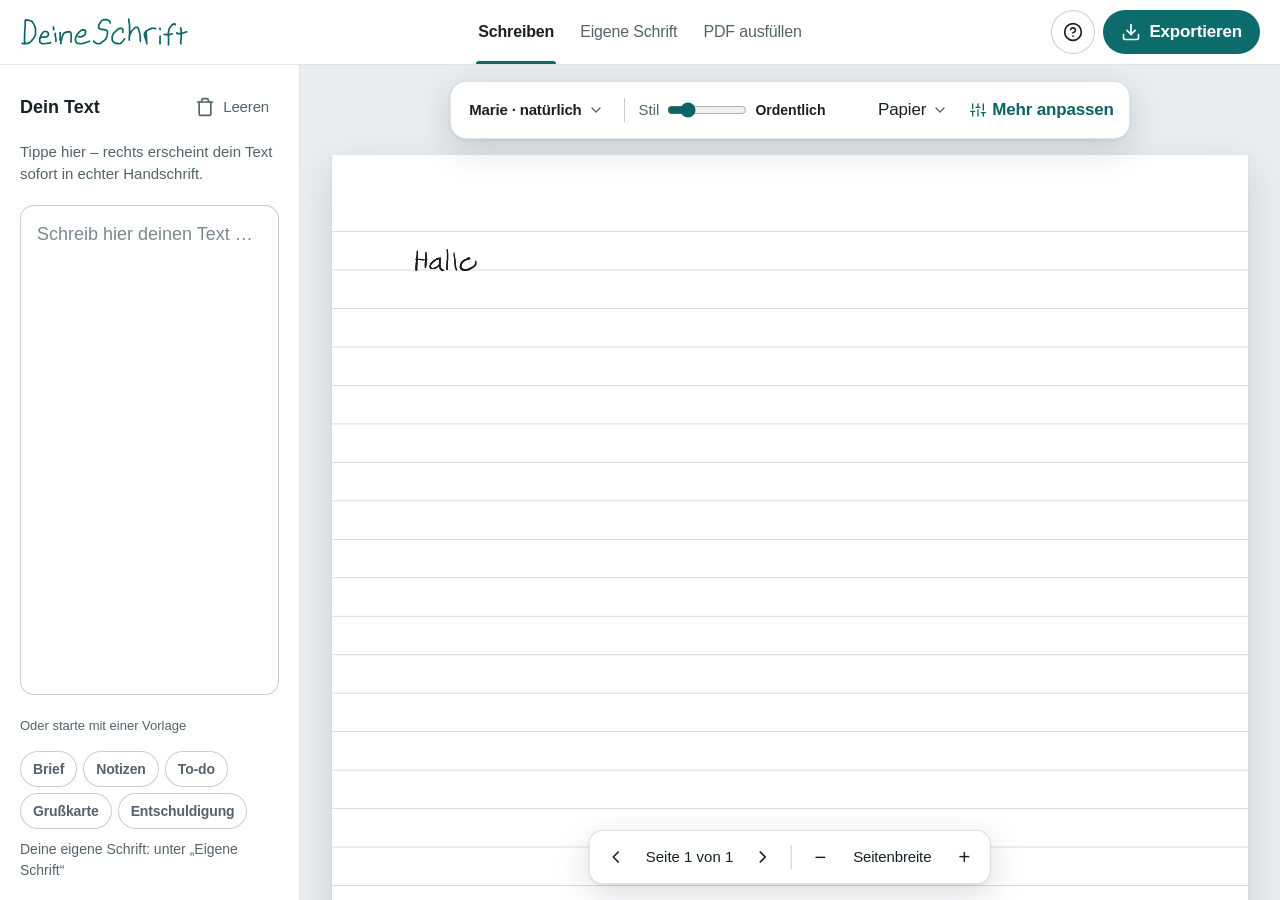
==== commit ce515ddf: "Profile abgeschafft: Schrift-Galerie mit Schriftproben, Aussehen gilt für alle Schriften, Tab „Eigen" ====
--- a/index.html
+++ b/index.html
@@ -113,6 +113,7 @@
       <symbol id="i-left" viewBox="0 0 24 24"><path d="M15 18l-6-6 6-6"/></symbol>
       <symbol id="i-right" viewBox="0 0 24 24"><path d="M9 18l6-6-6-6"/></symbol>
       <symbol id="i-skip" viewBox="0 0 24 24"><path d="M5 4l10 8-10 8V4z"/><path d="M19 5v14"/></symbol>
+      <symbol id="i-dots" viewBox="0 0 24 24"><circle cx="5" cy="12" r="1"/><circle cx="12" cy="12" r="1"/><circle cx="19" cy="12" r="1"/></symbol>
       <symbol id="i-x" viewBox="0 0 24 24"><path d="M18 6L6 18"/><path d="M6 6l12 12"/></symbol>
       <symbol id="i-moon" viewBox="0 0 24 24"><path d="M21 12.79A9 9 0 1 1 11.21 3 7 7 0 0 0 21 12.79z"/></symbol>
       <symbol id="i-sun" viewBox="0 0 24 24"><circle cx="12" cy="12" r="5"/><path d="M12 1v2M12 21v2M4.22 4.22l1.42 1.42M18.36 18.36l1.42 1.42M1 12h2M21 12h2M4.22 19.78l1.42-1.42M18.36 5.64l1.42-1.42"/></symbol>
@@ -129,9 +130,8 @@
       </h1>
     <nav class="tabs" role="tablist" aria-label="Bereiche">
       <button role="tab" id="tab-schreiben" data-view="schreiben" aria-controls="view-schreiben" aria-selected="true"><svg class="icon" aria-hidden="true"><use href="#i-edit"/></svg><span>Schreiben</span></button>
-      <button role="tab" id="tab-aufnahme" data-view="aufnahme" aria-controls="view-aufnahme" aria-selected="false"><svg class="icon" aria-hidden="true"><use href="#i-nib"/></svg><span class="tab-long">Eigene Schrift aufnehmen</span><span class="tab-short">Aufnehmen</span></button>
+      <button role="tab" id="tab-aufnahme" data-view="aufnahme" aria-controls="view-aufnahme" aria-selected="false"><svg class="icon" aria-hidden="true"><use href="#i-nib"/></svg><span>Eigene Schrift</span></button>
       <button role="tab" id="tab-blatt" data-view="blatt" aria-controls="view-blatt" aria-selected="false"><svg class="icon" aria-hidden="true"><use href="#i-sheet"/></svg><span class="tab-long">PDF ausfüllen</span><span class="tab-short">Ausfüllen</span></button>
-      <button role="tab" id="tab-profil" data-view="profil" aria-controls="view-profil" aria-selected="false"><svg class="icon" aria-hidden="true"><use href="#i-user"/></svg><span class="tab-long">Meine Schriften</span><span class="tab-short">Schriften</span></button>
     </nav>
     <div class="topbar-end">
       <div class="menu-wrap">
@@ -139,6 +139,8 @@
         <div id="help-menu" class="menu" hidden>
           <button id="help-tour" class="menu-item"><svg class="icon" aria-hidden="true"><use href="#i-play"/></svg>Kurze Einführung</button>
           <a class="menu-item" href="anleitung"><svg class="icon" aria-hidden="true"><use href="#i-book"/></svg>Anleitung &amp; häufige Fragen</a>
+          <a class="menu-item" href="datenschutz"><svg class="icon" aria-hidden="true"><use href="#i-file"/></svg>Datenschutz</a>
+          <a class="menu-item" href="impressum"><svg class="icon" aria-hidden="true"><use href="#i-user"/></svg>Impressum</a>
           <button id="theme-btn" class="menu-item"><svg class="icon" aria-hidden="true"><use href="#i-moon"/></svg><span>Dunkles Design</span></button>
         </div>
       </div>
@@ -161,14 +163,30 @@
 
   <main>
     <section id="view-aufnahme" class="view view-aufnahme" role="tabpanel" aria-labelledby="tab-aufnahme" hidden>
-      <div id="demo-note" class="demo-note" hidden>
-        <svg class="hw-mark" aria-hidden="true"><use href="#i-logo"/></svg>
-        <h2>Das ist eine mitgelieferte Schrift</h2>
-        <p>Mit ihr kannst du DeineSchrift sofort benutzen. Für deine eigene Handschrift wechselst du zu deiner eigenen Schrift und nimmst sie auf – das erste Ergebnis siehst du nach etwa drei Minuten.</p>
-        <button id="demo-own" class="primary"><svg class="icon" aria-hidden="true"><use href="#i-nib"/></svg>Eigene Schrift aufnehmen</button>
-      </div>
       <aside class="panel charlist" aria-labelledby="charlist-title">
-        <h2 id="charlist-title" class="visually-hidden">Zeichen aufnehmen</h2>
+        <h2 id="charlist-title" class="visually-hidden">Eigene Schrift aufnehmen</h2>
+        <div class="rec-head">
+          <div class="rec-row">
+            <span class="rec-label" id="rec-label">Du nimmst auf</span>
+            <div class="menu-wrap">
+              <button id="rec-more" class="icon-btn ghost" aria-label="Handschrift umbenennen oder löschen" title="Umbenennen, löschen" aria-haspopup="true" aria-expanded="false" aria-controls="rec-menu"><svg class="icon" aria-hidden="true"><use href="#i-dots"/></svg></button>
+              <div id="rec-menu" class="menu" hidden>
+                <button id="rec-rename" class="menu-item"><svg class="icon" aria-hidden="true"><use href="#i-edit"/></svg>Umbenennen</button>
+                <button id="rec-delete" class="menu-item danger"><svg class="icon" aria-hidden="true"><use href="#i-trash"/></svg>Löschen</button>
+              </div>
+            </div>
+          </div>
+          <div id="rec-list" class="rec-list" role="group" aria-labelledby="rec-label"></div>
+          <div class="rec-safe">
+            <p id="backup-status" class="status"></p>
+            <div class="rec-safe-btns">
+              <button id="export-btn" title="Alle eigenen Handschriften in eine Datei sichern"><svg class="icon" aria-hidden="true"><use href="#i-download"/></svg>Alles sichern</button>
+              <button id="share-profile-btn" title="Diese Handschrift als Datei teilen"><svg class="icon" aria-hidden="true"><use href="#i-share"/></svg>Teilen</button>
+              <button id="import-btn" title="Gesicherte oder geteilte Handschrift laden"><svg class="icon" aria-hidden="true"><use href="#i-upload"/></svg>Importieren</button>
+              <input type="file" id="import-file" accept=".json,application/json" class="visually-hidden" aria-label="Backup-Datei auswählen" tabindex="-1">
+            </div>
+          </div>
+        </div>
         <div class="mode-switch" role="group" aria-label="Art der Aufnahme">
           <button data-mode="einzeln" aria-pressed="true">Einzeln</button>
           <button data-mode="text" aria-pressed="false">Als Text</button>
@@ -185,6 +203,21 @@
           <input id="pair-input" placeholder="z. B. ft" autocapitalize="off" autocomplete="off" autocorrect="off" spellcheck="false" maxlength="4">
           <button type="submit"><svg class="icon" aria-hidden="true"><use href="#i-plus"/></svg>Hinzufügen</button>
         </form>
+        <details class="rec-input">
+          <summary>Eingabe &amp; Speicher</summary>
+          <label class="check"><input type="checkbox" id="allow-non-pen"> Finger und Maus zum Schreiben erlauben</label>
+          <p class="hint">Ohne Apple Pencil ist das automatisch an. Sobald du einmal mit dem Pencil schreibst, zählt nur noch er, damit der Handballen nichts verschmiert.</p>
+          <p id="status-offline" class="status"></p>
+          <p id="status-storage" class="status"></p>
+        </details>
+        <footer class="app-footer">
+          <a href="anleitung">Anleitung &amp; häufige Fragen</a>
+          <a href="handschrift-generator">Handschrift-Generator</a>
+          <a href="goodnotes-handschrift">Handschrift für GoodNotes</a>
+          <a href="eigene-handschrift-digitalisieren">Eigene Handschrift digitalisieren</a>
+          <a href="datenschutz">Datenschutz &amp; Lizenzen</a>
+          <a href="impressum">Impressum</a>
+        </footer>
       </aside>
       <div id="text-recorder" class="recorder" hidden>
         <div class="recorder-head">
@@ -233,13 +266,19 @@
       <div class="stage">
         <div class="lookbar-wrap">
           <div class="lookbar" role="toolbar" aria-label="Aussehen">
-            <label class="lb-font"><span>Schrift</span><select id="profile-switch" aria-label="Schrift wählen"></select></label>
+            <button type="button" id="font-btn" class="lb-btn lb-font" data-pop="pop-font" aria-expanded="false" aria-controls="pop-font"><span class="lb-font-label">Schrift</span><strong id="font-name"></strong><svg class="icon" aria-hidden="true"><use href="#i-down"/></svg></button>
             <span class="lb-sep" aria-hidden="true"></span>
             <label class="lb-style"><span>Stil</span><input type="range" id="style-range" min="0" max="5" step="1" aria-describedby="style-out"><output id="style-out"></output></label>
             <button type="button" class="lb-btn" data-pop="pop-paper" aria-expanded="false" aria-controls="pop-paper">Papier<svg class="icon" aria-hidden="true"><use href="#i-down"/></svg></button>
             <button type="button" class="lb-btn lb-more" data-pop="pop-more" aria-expanded="false" aria-controls="pop-more"><svg class="icon" aria-hidden="true"><use href="#i-sliders"/></svg><span>Mehr<span class="lb-more-long"> anpassen</span></span></button>
           </div>
 
+          <div id="pop-font" class="pop pop-font" role="dialog" aria-label="Schrift wählen" hidden>
+            <h3 class="more-h" id="font-own-h">Deine Handschriften</h3>
+            <div id="font-own" class="font-grid" role="group" aria-labelledby="font-own-h"></div>
+            <h3 class="more-h" id="font-builtin-h">Mitgelieferte Handschriften</h3>
+            <div id="font-builtin" class="font-grid" role="group" aria-labelledby="font-builtin-h"></div>
+          </div>
           <div id="pop-paper" class="pop" role="dialog" aria-label="Papier" hidden>
             <div id="paper" class="paper-grid" role="radiogroup" aria-label="Papier"></div>
             <div class="pop-row"><span>Papierfarbe</span><div id="paper-color" class="swatches"></div></div>
@@ -280,7 +319,7 @@
           <div class="write-empty-card">
             <svg class="hw-mark" aria-hidden="true"><use href="#i-logo"/></svg>
             <h2>Noch keine Handschrift</h2>
-            <p>Dein Text ist schon gesetzt – es fehlt nur noch eine Schrift. Nimm deine eigene unter „Aufnehmen“ auf oder hole eine Sicherung unter „Meine Schriften“ zurück.</p>
+            <p>Dein Text ist schon gesetzt – es fehlt nur noch eine Schrift. Wähle oben eine mitgelieferte Handschrift oder nimm deine eigene unter „Eigene Schrift“ auf.</p>
             <button id="write-empty-record" class="primary"><svg class="icon" aria-hidden="true"><use href="#i-nib"/></svg>Eigene Schrift aufnehmen</button>
           </div>
         </div>
@@ -387,51 +426,6 @@
         </div>
       </div>
     </section>
-
-
-    <section id="view-profil" class="view view-profil" role="tabpanel" aria-labelledby="tab-profil" hidden>
-      <h2>Meine Schriften</h2>
-      <div class="cards">
-        <div class="card card-wide" id="profiles-card">
-          <h3>Schriften</h3>
-          <p class="hint">Jede Schrift hat eigenen Stil, eigene Tinte und eigenes Papier. Eine neue Schrift nimmst du entweder neu auf, oder sie nutzt die Buchstaben einer anderen – so setzt du z. B. deine Schrift als „Schnell mitgeschrieben“ unordentlicher, ohne sie neu aufzunehmen.</p>
-          <ul id="profile-list" class="profile-list"></ul>
-          <form id="profile-new" class="subcard">
-            <strong>Neue Schrift</strong>
-            <label class="field">Name <input id="profile-name" placeholder="z. B. Schnell mitgeschrieben" autocomplete="off"></label>
-            <label class="field">Buchstaben <select id="profile-from"></select></label>
-            <label class="field">Stil <select id="profile-style"></select></label>
-            <button type="submit" class="primary">Schrift anlegen</button>
-          </form>
-        </div>
-        <div class="card">
-          <h3>Backup &amp; Teilen</h3>
-          <p id="backup-status" class="status"></p>
-          <p class="hint"><strong>Alle Schriften sichern</strong> packt alle Schriften mit Stil-Einstellungen in eine Datei – am besten regelmäßig in iCloud Drive sichern. <strong>Schrift teilen</strong> schickt die gewählte Schrift samt Stil z. B. per AirDrop an Freunde. Beim <strong>Importieren</strong> kommen Schriften neu dazu; nichts wird überschrieben.</p>
-          <div class="row">
-            <button id="export-btn"><svg class="icon"><use href="#i-download"/></svg>Alle Schriften sichern</button>
-            <button id="share-profile-btn"><svg class="icon"><use href="#i-share"/></svg>Schrift teilen</button>
-            <button id="import-btn"><svg class="icon"><use href="#i-upload"/></svg>Importieren</button>
-            <input type="file" id="import-file" accept=".json,application/json" class="visually-hidden" aria-label="Backup-Datei auswählen" tabindex="-1">
-          </div>
-        </div>
-        <details class="card card-wide more">
-          <summary><h3>Eingabe &amp; Speicher</h3></summary>
-          <label class="check"><input type="checkbox" id="allow-non-pen"> Finger und Maus zum Schreiben erlauben</label>
-          <p class="hint">Ohne Apple Pencil ist das automatisch an. Sobald du einmal mit dem Pencil schreibst, zählt nur noch er, damit der Handballen nichts verschmiert.</p>
-          <p id="status-offline" class="status"></p>
-          <p id="status-storage" class="status"></p>
-        </details>
-      </div>
-      <footer class="app-footer">
-        <a href="anleitung">Anleitung &amp; häufige Fragen</a>
-        <a href="handschrift-generator">Handschrift-Generator</a>
-        <a href="goodnotes-handschrift">Handschrift für GoodNotes</a>
-        <a href="eigene-handschrift-digitalisieren">Eigene Handschrift digitalisieren</a>
-        <a href="datenschutz">Datenschutz &amp; Lizenzen</a>
-        <a href="impressum">Impressum</a>
-      </footer>
-    </section>
   </main>
 
   <script src="vendor/jspdf.umd.min.js" defer></script>
--- a/css/app.css
+++ b/css/app.css
@@ -634,11 +634,6 @@
 .banner.safety > span { flex: 1; min-width: 200px; }
 
 /* ---------- Demo-Schrift ---------- */
-.view-aufnahme.is-demo > :not(#demo-note) { display: none !important; }
-.view-aufnahme.is-demo:not([hidden]) { display: flex; align-items: center; justify-content: center; }
-.demo-note { max-width: 520px; margin: auto; padding: 32px; text-align: center; border-radius: 20px; background: var(--surface); border: 1px solid var(--border); }
-.demo-note h2 { margin: 12px 0 8px; }
-.demo-note p { color: var(--muted); }
 
 /* ---------- Einführung ---------- */
 .tour-bg { position: fixed; inset: 0; z-index: 70; display: grid; place-items: center; padding: 16px; background: var(--scrim); }
@@ -686,7 +681,7 @@
 
 /* Seitenleisten im Stil gruppierter Listen: Grau als Grund, weiße Karten darauf */
 .panel { background: var(--bg); border-right: 0.5px solid var(--border-strong); }
-details.settings, .subcard, .card, .group, .demo-note { border: 0; box-shadow: none; background: var(--surface); }
+details.settings, .subcard, .card, .group { border: 0; box-shadow: none; background: var(--surface); }
 .group { background: var(--bg); }
 :root[data-theme="dark"] .group { background: var(--field); }
 details.fine { border: 0.5px solid var(--border-strong); }
@@ -791,14 +786,14 @@
 .tour-dots span { transition: width .35s var(--ease-spring), background .25s; }
 .sheet { animation: sheet-up .42s var(--ease-spring) both; }
 .toast { animation: rise-in .35s var(--ease-spring) both; }
-.write-empty-card, .demo-note { animation: pop-in .5s var(--ease-spring) both; }
+.write-empty-card { animation: pop-in .5s var(--ease-spring) both; }
 .fill-steps li { animation: rise-in .5s var(--ease-spring) both; }
 .fill-steps li:nth-child(2) { animation-delay: .08s; }
 .fill-steps li:nth-child(3) { animation-delay: .16s; }
 .banner:not([hidden]) { animation: rise-in .35s var(--ease-spring) both; }
 /* Die Feder wippt kurz zur Begrüßung und hält dann still (keine Dauerbewegung) */
 .brand-icon { animation: nib-bob 1.6s ease-in-out 1s 2; transform-origin: 30% 70%; }
-.write-empty-card .empty-icon, .demo-note .empty-icon { animation: nib-bob 2.4s ease-in-out 3; }
+.write-empty-card .empty-icon { animation: nib-bob 2.4s ease-in-out 3; }
 .fd-typed { animation: typed-cycle 6s var(--ease-out) infinite; }
 .fd-ink { animation: ink-cycle 6s var(--ease-out) infinite; }
 .fd-typed2, .fd-ink2 { animation-delay: .6s; }
@@ -1090,3 +1085,50 @@
   .menu { position: fixed; top: 64px; right: 8px; }
 }
 @media (prefers-reduced-motion: reduce) { .menu { animation: none; } }
+
+/* Schrift-Auswahl: Galerie mit Schriftproben statt Profilliste */
+.lb-font { gap: 6px; padding: 0 12px; color: var(--muted); font-weight: 500; }
+.lb-font strong { color: var(--ink); font-weight: 600; max-width: 200px; overflow: hidden; text-overflow: ellipsis; }
+.pop-font { width: 520px; max-height: calc(100vh - 200px); overflow-y: auto; }
+.font-grid { display: grid; grid-template-columns: repeat(4, minmax(0, 1fr)); gap: 8px; }
+.font-card {
+  display: grid; justify-items: start; align-content: start; gap: 2px; min-height: 76px; padding: 8px 9px; min-width: 0;
+  border-radius: 12px; border: 1px solid var(--border-strong); background: var(--surface); color: var(--ink); text-align: left;
+}
+.font-card:hover { border-color: var(--accent); background: var(--surface); }
+.font-card[aria-current="true"] { border: 2px solid var(--accent); padding: 7px 8px; background: var(--accent-soft); }
+.font-sample { width: 100%; height: 28px; }
+.font-sample path { fill: none; stroke: currentColor; stroke-width: 1.3; stroke-linecap: round; stroke-linejoin: round; }
+.font-card-name { max-width: 100%; font-size: 0.765rem; font-weight: 600; line-height: 1.25; overflow-wrap: anywhere; }
+.font-card-meta { font-size: 0.706rem; color: var(--muted); }
+.font-card.add { justify-items: center; align-content: center; border-style: dashed; color: var(--accent); text-align: center; }
+.font-card.add .icon { width: 20px; height: 20px; }
+.font-card.loading { opacity: 0.5; }
+
+/* Eigene Schrift: welche Handschrift aufgenommen wird, Sichern & teilen */
+.rec-head { display: grid; gap: 8px; padding-bottom: 12px; margin-bottom: 4px; border-bottom: 1px solid var(--border); }
+.rec-row { display: flex; align-items: center; justify-content: space-between; }
+.rec-label { font-size: 0.824rem; font-weight: 600; color: var(--muted); }
+.rec-list { display: flex; flex-wrap: wrap; gap: 6px; }
+.rec-chip { min-height: 36px; padding: 0 12px; gap: 6px; border-radius: 999px; font-size: 0.882rem; font-weight: 600; background: var(--surface); border: 1px solid var(--border-strong); }
+.rec-chip span { font-weight: 500; color: var(--muted); font-size: 0.765rem; }
+.rec-chip[aria-pressed="true"] { border: 2px solid var(--accent); background: var(--accent-soft); color: var(--ink); }
+.rec-chip.add { border-style: dashed; color: var(--accent); background: transparent; }
+.rec-chip.add .icon { width: 16px; height: 16px; }
+.rec-safe .status { margin: 0 0 6px; font-size: 0.824rem; }
+.rec-safe-btns { display: flex; flex-wrap: wrap; gap: 6px; }
+.rec-safe-btns button { min-height: 36px; padding: 0 10px; font-size: 0.824rem; }
+.rec-safe-btns .icon { width: 16px; height: 16px; }
+.rec-input { margin-top: 18px; font-size: 0.882rem; }
+.rec-input summary { min-height: 44px; display: flex; align-items: center; font-weight: 600; color: var(--muted); cursor: pointer; }
+.charlist .app-footer { gap: 0 16px; margin-top: 12px; font-size: 0.824rem; }
+.menu-item.danger { color: var(--danger); }
+.menu-item.danger .icon { color: var(--danger); }
+@media (max-width: 700px) {
+  .font-grid { grid-template-columns: repeat(2, minmax(0, 1fr)); }
+  /* Galerie als Blatt von unten, über der Tab-Leiste */
+  .pop-font {
+    position: fixed; top: auto; left: 0 !important; right: 0; bottom: calc(60px + env(safe-area-inset-bottom, 0px));
+    width: auto; max-height: 70vh; border-radius: 20px 20px 0 0;
+  }
+}
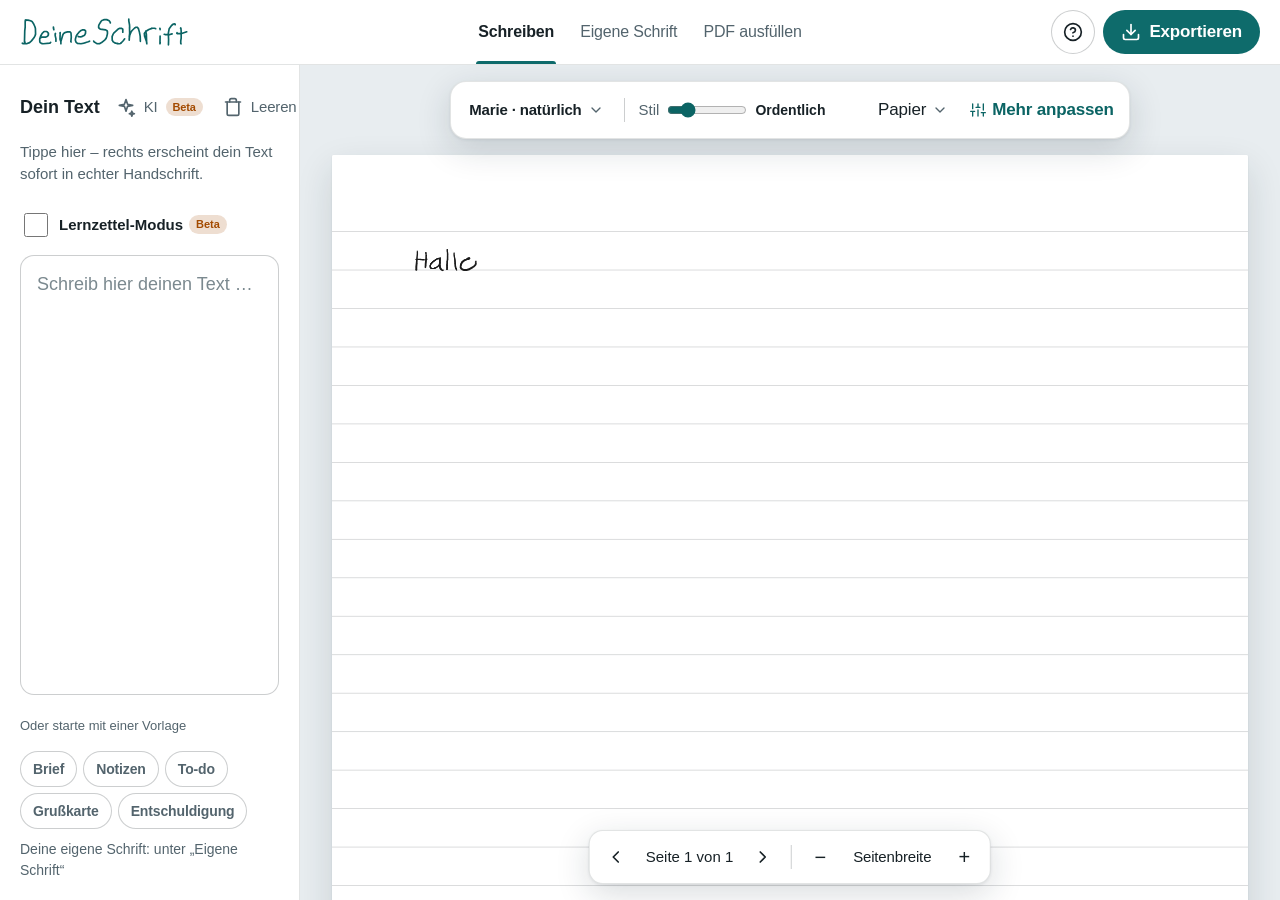
==== commit 32f5d521: "Beta: KI-Brücke mit eigenem Gemini-Schlüssel (Lernzettel, Auftrag, Überarbeiten) und Lernzettel-Modu" ====
--- a/index.html
+++ b/index.html
@@ -139,6 +139,7 @@
         <div id="help-menu" class="menu" hidden>
           <button id="help-tour" class="menu-item"><svg class="icon" aria-hidden="true"><use href="#i-play"/></svg>Kurze Einführung</button>
           <a class="menu-item" href="anleitung"><svg class="icon" aria-hidden="true"><use href="#i-book"/></svg>Anleitung &amp; häufige Fragen</a>
+          <button id="ki-key-menu" class="menu-item"><svg class="icon" aria-hidden="true"><use href="#i-spark"/></svg>KI-Schlüssel (Gemini)</button>
           <a class="menu-item" href="datenschutz"><svg class="icon" aria-hidden="true"><use href="#i-file"/></svg>Datenschutz</a>
           <a class="menu-item" href="impressum"><svg class="icon" aria-hidden="true"><use href="#i-user"/></svg>Impressum</a>
           <button id="theme-btn" class="menu-item"><svg class="icon" aria-hidden="true"><use href="#i-moon"/></svg><span>Dunkles Design</span></button>
@@ -252,9 +253,39 @@
       <div class="panel editor">
         <div class="editor-head">
           <label for="text-input">Dein Text</label>
-          <button id="text-delete" class="ghost small" title="Ganzen Text löschen"><svg class="icon" aria-hidden="true"><use href="#i-trash"/></svg>Leeren</button>
+          <div class="editor-head-btns">
+            <button id="ki-btn" class="ghost small ki-btn" aria-expanded="false" aria-controls="ki-panel" title="Text von Google Gemini schreiben lassen"><svg class="icon" aria-hidden="true"><use href="#i-spark"/></svg>KI <span class="beta">Beta</span></button>
+            <button id="text-delete" class="ghost small" title="Ganzen Text löschen"><svg class="icon" aria-hidden="true"><use href="#i-trash"/></svg>Leeren</button>
+          </div>
         </div>
         <p class="editor-lead">Tippe hier – <span class="lead-wide">rechts</span><span class="lead-narrow">unten</span> erscheint dein Text sofort in echter Handschrift.</p>
+        <div id="ki-panel" class="ki-panel" hidden>
+          <div id="ki-modes" class="seg ki-modes" role="radiogroup" aria-label="Was soll die KI tun?">
+            <button type="button" role="radio" data-mode="lernzettel">Lernzettel</button>
+            <button type="button" role="radio" data-mode="auftrag">Auftrag</button>
+            <button type="button" role="radio" data-mode="ueberarbeiten">Überarbeiten</button>
+          </div>
+          <textarea id="ki-prompt" rows="2" aria-label="Auftrag an die KI" spellcheck="true" lang="de"></textarea>
+          <div class="ki-row">
+            <span class="hint small">Geht direkt an Google · <button type="button" id="ki-change" class="link-btn">Schlüssel</button></span>
+            <button type="button" id="ki-go" class="primary small">Schreiben lassen</button>
+          </div>
+          <p id="ki-status" class="status small" aria-live="polite"></p>
+        </div>
+        <div class="study-row">
+          <label class="check study-check"><input type="checkbox" id="study-toggle"> Lernzettel-Modus</label>
+          <span class="beta">Beta</span>
+        </div>
+        <div id="study-tools" class="study-tools" role="toolbar" aria-label="Lernzettel-Elemente einfügen" hidden>
+          <button type="button" data-line="# " title="Überschrift: # am Zeilenanfang">Titel</button>
+          <button type="button" data-wrap="_" title="Unterstreichen: _Wort_">Unterstr.</button>
+          <button type="button" data-wrap="==" title="Textmarker: ==Wort==">Marker</button>
+          <button type="button" data-line="[ ] " title="Kästchen: [ ] oder abgehakt [x]">Kästchen</button>
+          <button type="button" data-line="- " title="Aufzählungspunkt: - am Zeilenanfang">Punkt</button>
+          <button type="button" data-insert="-> " title="Pfeil: ->">Pfeil</button>
+          <button type="button" data-line="!! " title="Merkkasten: !! am Zeilenanfang">Merkkasten</button>
+        </div>
+        <p class="beta-note">Beta: KI und Lernzettel-Modus sind neu. Es kann zu Fehlern kommen – Ergebnis bitte prüfen.</p>
         <textarea id="text-input" placeholder="Schreib hier deinen Text …" spellcheck="true" lang="de"></textarea>
         <p class="tpl-label" id="tpl-label">Oder starte mit einer Vorlage</p>
         <div id="templates" class="templates" role="group" aria-labelledby="tpl-label"></div>
@@ -364,6 +395,30 @@
           </div>
         </form>
       </dialog>
+      <dialog id="ki-setup" class="export-dlg ki-setup" aria-labelledby="ki-setup-title">
+        <form method="dialog" class="export-form">
+          <div class="dlg-head">
+            <h2 id="ki-setup-title">KI einrichten <span class="beta">Beta</span></h2>
+            <button value="cancel" class="icon-btn round ghost" aria-label="Schließen"><svg class="icon" aria-hidden="true"><use href="#i-x"/></svg></button>
+          </div>
+          <p class="hint">Du brauchst einen kostenlosen Schlüssel von Google Gemini. Das dauert etwa zwei Minuten.</p>
+          <ol class="ki-steps">
+            <li>Öffne <a href="https://aistudio.google.com/apikey" target="_blank" rel="noopener">aistudio.google.com/apikey</a> und melde dich mit deinem Google-Konto an.</li>
+            <li>Tippe auf <strong>„Create API key“</strong> (API-Schlüssel erstellen).</li>
+            <li>Kopiere den Schlüssel – er beginnt meist mit „AIza“.</li>
+            <li>Füge ihn hier ein:</li>
+          </ol>
+          <input id="ki-key" type="password" autocomplete="off" autocapitalize="off" spellcheck="false" placeholder="AIza…" aria-label="Gemini-Schlüssel">
+          <p class="hint small">Der Schlüssel bleibt nur auf diesem Gerät. Deine Texte gehen direkt an Google, nicht an DeineSchrift. Laut Google ist die Gemini-API ab 18 Jahren. Kostenlos mit Tageslimit.</p>
+          <p class="beta-note">Beta: Es kann zu Fehlern kommen.</p>
+          <p id="ki-setup-status" class="status" aria-live="polite"></p>
+          <div class="dlg-actions">
+            <button type="button" id="ki-delete" class="danger" hidden>Schlüssel löschen</button>
+            <a class="ki-guide-link" href="gemini-schluessel" target="_blank" rel="noopener">Ausführliche Anleitung</a>
+            <button type="button" id="ki-save" class="primary">Speichern &amp; testen</button>
+          </div>
+        </form>
+      </dialog>
     </section>
 
     <section id="view-blatt" class="view view-blatt" role="tabpanel" aria-labelledby="tab-blatt" hidden>
--- a/css/app.css
+++ b/css/app.css
@@ -1132,3 +1132,36 @@
     width: auto; max-height: 70vh; border-radius: 20px 20px 0 0;
   }
 }
+
+/* Beta: KI-Brücke (Gemini) und Lernzettel-Modus */
+.beta { display: inline-block; padding: 1px 7px; border-radius: 999px; font-size: 0.647rem; font-weight: 600; line-height: 1.5; vertical-align: 1px;
+  background: color-mix(in srgb, var(--warn) 18%, transparent); color: var(--warn); }
+.beta-note { display: none; margin: 4px 0 8px; padding: 6px 10px; border-radius: 10px; font-size: 0.765rem; line-height: 1.45;
+  background: color-mix(in srgb, var(--warn) 12%, transparent); color: var(--ink); }
+.editor:has(#ki-panel:not([hidden])) .beta-note, .editor:has(#study-toggle:checked) .beta-note, .ki-setup .beta-note { display: block; }
+.editor-head-btns { display: flex; align-items: center; gap: 4px; }
+.ki-btn { color: var(--accent); }
+.ki-btn[aria-expanded="true"] { background: var(--accent-soft); }
+.ki-panel { display: grid; gap: 6px; margin: 0 0 10px; padding: 8px; border-radius: 14px; background: var(--surface); border: 1px solid var(--border); }
+.ki-modes button { min-height: 34px; padding: 0 6px; font-size: 0.765rem; }
+#ki-prompt { min-height: 56px; padding: 8px 10px; border-radius: 10px; font-size: 0.882rem; resize: vertical; }
+.ki-row { display: flex; align-items: center; justify-content: space-between; gap: 8px; }
+.ki-row .hint { margin: 0; }
+.ki-row .primary { min-height: 36px; padding: 0 14px; }
+#ki-status { margin: 0; font-size: 0.765rem; }
+#ki-status:empty { display: none; }
+.link-btn { display: inline; min-height: 0; padding: 0; border: 0; background: none; color: var(--accent); font: inherit; text-decoration: underline; }
+.study-row { display: flex; align-items: center; gap: 6px; }
+.study-check { min-height: 40px; gap: 8px; font-size: 0.882rem; font-weight: 600; }
+.study-tools { display: flex; flex-wrap: wrap; gap: 4px; margin: 0 0 6px; }
+.study-tools[hidden] { display: none; }
+.study-tools button { min-height: 32px; padding: 0 9px; border-radius: 8px; font-size: 0.765rem; font-weight: 600; color: var(--muted); background: var(--surface); border: 1px solid var(--border-strong); }
+.study-tools button:hover { color: var(--accent); border-color: var(--accent); }
+.ki-steps { margin: 4px 0; padding-left: 22px; display: grid; gap: 6px; font-size: 0.882rem; line-height: 1.45; }
+#ki-key { width: 100%; min-height: 44px; font-family: ui-monospace, monospace; }
+.ki-setup .dlg-actions { flex-wrap: wrap; }
+.ki-guide-link { display: inline-flex; align-items: center; min-height: 44px; padding: 0 8px; color: var(--accent); }
+#ki-setup-status:empty { display: none; }
+.editor-head label { white-space: nowrap; }
+.editor-head-btns .small { padding: 0 8px; }
+.ki-row .primary { white-space: nowrap; flex-shrink: 0; }
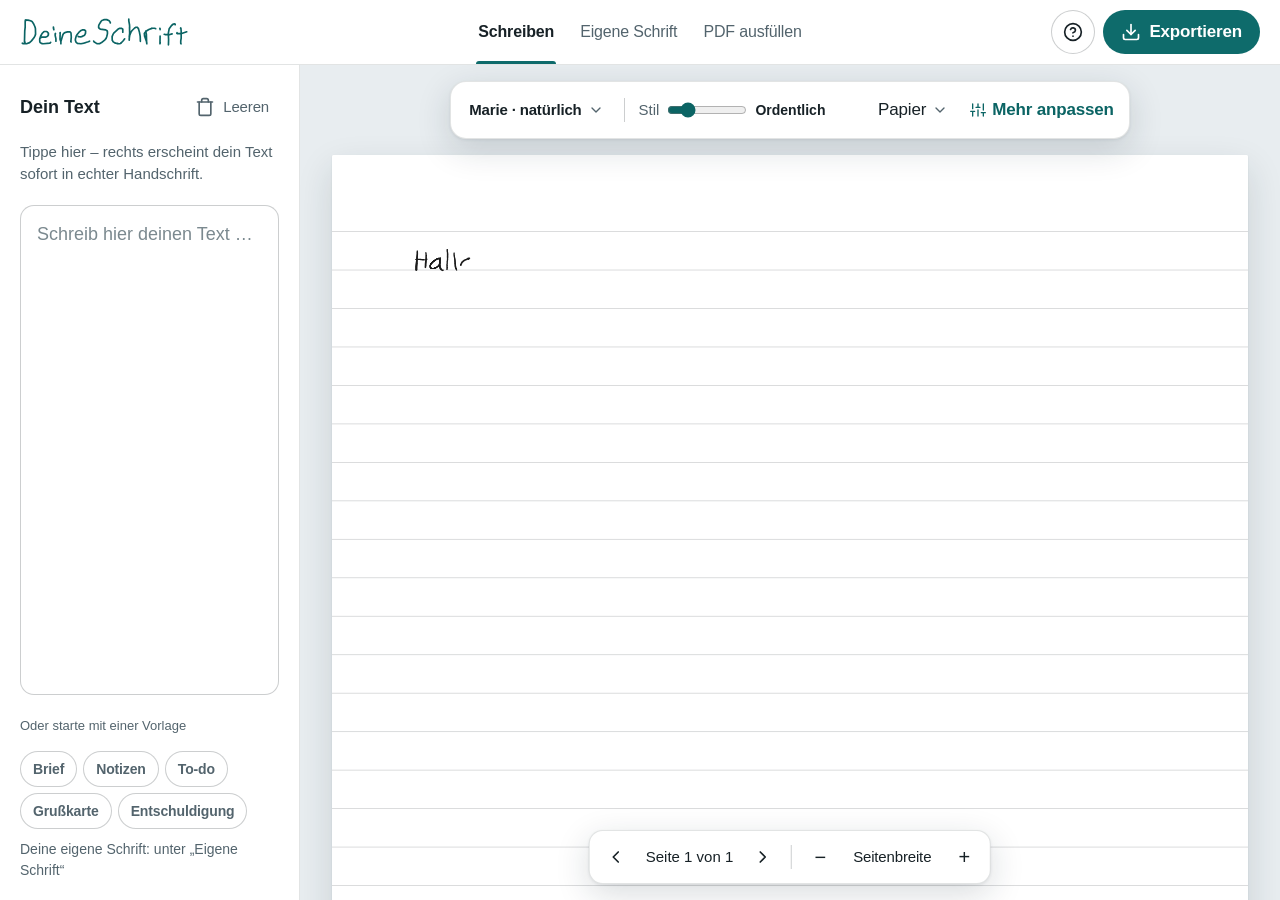
==== commit 114a9ce1: "KI-Brücke und Lernzettel-Modus (Beta) wieder entfernt; Datenschutz-Korrektur (Cloudflare statt GitHu" ====
--- a/index.html
+++ b/index.html
@@ -139,7 +139,6 @@
         <div id="help-menu" class="menu" hidden>
           <button id="help-tour" class="menu-item"><svg class="icon" aria-hidden="true"><use href="#i-play"/></svg>Kurze Einführung</button>
           <a class="menu-item" href="anleitung"><svg class="icon" aria-hidden="true"><use href="#i-book"/></svg>Anleitung &amp; häufige Fragen</a>
-          <button id="ki-key-menu" class="menu-item"><svg class="icon" aria-hidden="true"><use href="#i-spark"/></svg>KI-Schlüssel (Gemini)</button>
           <a class="menu-item" href="datenschutz"><svg class="icon" aria-hidden="true"><use href="#i-file"/></svg>Datenschutz</a>
           <a class="menu-item" href="impressum"><svg class="icon" aria-hidden="true"><use href="#i-user"/></svg>Impressum</a>
           <button id="theme-btn" class="menu-item"><svg class="icon" aria-hidden="true"><use href="#i-moon"/></svg><span>Dunkles Design</span></button>
@@ -253,39 +252,9 @@
       <div class="panel editor">
         <div class="editor-head">
           <label for="text-input">Dein Text</label>
-          <div class="editor-head-btns">
-            <button id="ki-btn" class="ghost small ki-btn" aria-expanded="false" aria-controls="ki-panel" title="Text von Google Gemini schreiben lassen"><svg class="icon" aria-hidden="true"><use href="#i-spark"/></svg>KI <span class="beta">Beta</span></button>
-            <button id="text-delete" class="ghost small" title="Ganzen Text löschen"><svg class="icon" aria-hidden="true"><use href="#i-trash"/></svg>Leeren</button>
-          </div>
+          <button id="text-delete" class="ghost small" title="Ganzen Text löschen"><svg class="icon" aria-hidden="true"><use href="#i-trash"/></svg>Leeren</button>
         </div>
         <p class="editor-lead">Tippe hier – <span class="lead-wide">rechts</span><span class="lead-narrow">unten</span> erscheint dein Text sofort in echter Handschrift.</p>
-        <div id="ki-panel" class="ki-panel" hidden>
-          <div id="ki-modes" class="seg ki-modes" role="radiogroup" aria-label="Was soll die KI tun?">
-            <button type="button" role="radio" data-mode="lernzettel">Lernzettel</button>
-            <button type="button" role="radio" data-mode="auftrag">Auftrag</button>
-            <button type="button" role="radio" data-mode="ueberarbeiten">Überarbeiten</button>
-          </div>
-          <textarea id="ki-prompt" rows="2" aria-label="Auftrag an die KI" spellcheck="true" lang="de"></textarea>
-          <div class="ki-row">
-            <span class="hint small">Geht direkt an Google · <button type="button" id="ki-change" class="link-btn">Schlüssel</button></span>
-            <button type="button" id="ki-go" class="primary small">Schreiben lassen</button>
-          </div>
-          <p id="ki-status" class="status small" aria-live="polite"></p>
-        </div>
-        <div class="study-row">
-          <label class="check study-check"><input type="checkbox" id="study-toggle"> Lernzettel-Modus</label>
-          <span class="beta">Beta</span>
-        </div>
-        <div id="study-tools" class="study-tools" role="toolbar" aria-label="Lernzettel-Elemente einfügen" hidden>
-          <button type="button" data-line="# " title="Überschrift: # am Zeilenanfang">Titel</button>
-          <button type="button" data-wrap="_" title="Unterstreichen: _Wort_">Unterstr.</button>
-          <button type="button" data-wrap="==" title="Textmarker: ==Wort==">Marker</button>
-          <button type="button" data-line="[ ] " title="Kästchen: [ ] oder abgehakt [x]">Kästchen</button>
-          <button type="button" data-line="- " title="Aufzählungspunkt: - am Zeilenanfang">Punkt</button>
-          <button type="button" data-insert="-> " title="Pfeil: ->">Pfeil</button>
-          <button type="button" data-line="!! " title="Merkkasten: !! am Zeilenanfang">Merkkasten</button>
-        </div>
-        <p class="beta-note">Beta: KI und Lernzettel-Modus sind neu. Es kann zu Fehlern kommen – Ergebnis bitte prüfen.</p>
         <textarea id="text-input" placeholder="Schreib hier deinen Text …" spellcheck="true" lang="de"></textarea>
         <p class="tpl-label" id="tpl-label">Oder starte mit einer Vorlage</p>
         <div id="templates" class="templates" role="group" aria-labelledby="tpl-label"></div>
@@ -395,30 +364,6 @@
           </div>
         </form>
       </dialog>
-      <dialog id="ki-setup" class="export-dlg ki-setup" aria-labelledby="ki-setup-title">
-        <form method="dialog" class="export-form">
-          <div class="dlg-head">
-            <h2 id="ki-setup-title">KI einrichten <span class="beta">Beta</span></h2>
-            <button value="cancel" class="icon-btn round ghost" aria-label="Schließen"><svg class="icon" aria-hidden="true"><use href="#i-x"/></svg></button>
-          </div>
-          <p class="hint">Du brauchst einen kostenlosen Schlüssel von Google Gemini. Das dauert etwa zwei Minuten.</p>
-          <ol class="ki-steps">
-            <li>Öffne <a href="https://aistudio.google.com/apikey" target="_blank" rel="noopener">aistudio.google.com/apikey</a> und melde dich mit deinem Google-Konto an.</li>
-            <li>Tippe auf <strong>„Create API key“</strong> (API-Schlüssel erstellen).</li>
-            <li>Kopiere den Schlüssel – er beginnt meist mit „AIza“.</li>
-            <li>Füge ihn hier ein:</li>
-          </ol>
-          <input id="ki-key" type="password" autocomplete="off" autocapitalize="off" spellcheck="false" placeholder="AIza…" aria-label="Gemini-Schlüssel">
-          <p class="hint small">Der Schlüssel bleibt nur auf diesem Gerät. Deine Texte gehen direkt an Google, nicht an DeineSchrift. Laut Google ist die Gemini-API ab 18 Jahren. Kostenlos mit Tageslimit.</p>
-          <p class="beta-note">Beta: Es kann zu Fehlern kommen.</p>
-          <p id="ki-setup-status" class="status" aria-live="polite"></p>
-          <div class="dlg-actions">
-            <button type="button" id="ki-delete" class="danger" hidden>Schlüssel löschen</button>
-            <a class="ki-guide-link" href="gemini-schluessel" target="_blank" rel="noopener">Ausführliche Anleitung</a>
-            <button type="button" id="ki-save" class="primary">Speichern &amp; testen</button>
-          </div>
-        </form>
-      </dialog>
     </section>
 
     <section id="view-blatt" class="view view-blatt" role="tabpanel" aria-labelledby="tab-blatt" hidden>
--- a/css/app.css
+++ b/css/app.css
@@ -1132,36 +1132,3 @@
     width: auto; max-height: 70vh; border-radius: 20px 20px 0 0;
   }
 }
-
-/* Beta: KI-Brücke (Gemini) und Lernzettel-Modus */
-.beta { display: inline-block; padding: 1px 7px; border-radius: 999px; font-size: 0.647rem; font-weight: 600; line-height: 1.5; vertical-align: 1px;
-  background: color-mix(in srgb, var(--warn) 18%, transparent); color: var(--warn); }
-.beta-note { display: none; margin: 4px 0 8px; padding: 6px 10px; border-radius: 10px; font-size: 0.765rem; line-height: 1.45;
-  background: color-mix(in srgb, var(--warn) 12%, transparent); color: var(--ink); }
-.editor:has(#ki-panel:not([hidden])) .beta-note, .editor:has(#study-toggle:checked) .beta-note, .ki-setup .beta-note { display: block; }
-.editor-head-btns { display: flex; align-items: center; gap: 4px; }
-.ki-btn { color: var(--accent); }
-.ki-btn[aria-expanded="true"] { background: var(--accent-soft); }
-.ki-panel { display: grid; gap: 6px; margin: 0 0 10px; padding: 8px; border-radius: 14px; background: var(--surface); border: 1px solid var(--border); }
-.ki-modes button { min-height: 34px; padding: 0 6px; font-size: 0.765rem; }
-#ki-prompt { min-height: 56px; padding: 8px 10px; border-radius: 10px; font-size: 0.882rem; resize: vertical; }
-.ki-row { display: flex; align-items: center; justify-content: space-between; gap: 8px; }
-.ki-row .hint { margin: 0; }
-.ki-row .primary { min-height: 36px; padding: 0 14px; }
-#ki-status { margin: 0; font-size: 0.765rem; }
-#ki-status:empty { display: none; }
-.link-btn { display: inline; min-height: 0; padding: 0; border: 0; background: none; color: var(--accent); font: inherit; text-decoration: underline; }
-.study-row { display: flex; align-items: center; gap: 6px; }
-.study-check { min-height: 40px; gap: 8px; font-size: 0.882rem; font-weight: 600; }
-.study-tools { display: flex; flex-wrap: wrap; gap: 4px; margin: 0 0 6px; }
-.study-tools[hidden] { display: none; }
-.study-tools button { min-height: 32px; padding: 0 9px; border-radius: 8px; font-size: 0.765rem; font-weight: 600; color: var(--muted); background: var(--surface); border: 1px solid var(--border-strong); }
-.study-tools button:hover { color: var(--accent); border-color: var(--accent); }
-.ki-steps { margin: 4px 0; padding-left: 22px; display: grid; gap: 6px; font-size: 0.882rem; line-height: 1.45; }
-#ki-key { width: 100%; min-height: 44px; font-family: ui-monospace, monospace; }
-.ki-setup .dlg-actions { flex-wrap: wrap; }
-.ki-guide-link { display: inline-flex; align-items: center; min-height: 44px; padding: 0 8px; color: var(--accent); }
-#ki-setup-status:empty { display: none; }
-.editor-head label { white-space: nowrap; }
-.editor-head-btns .small { padding: 0 8px; }
-.ki-row .primary { white-space: nowrap; flex-shrink: 0; }
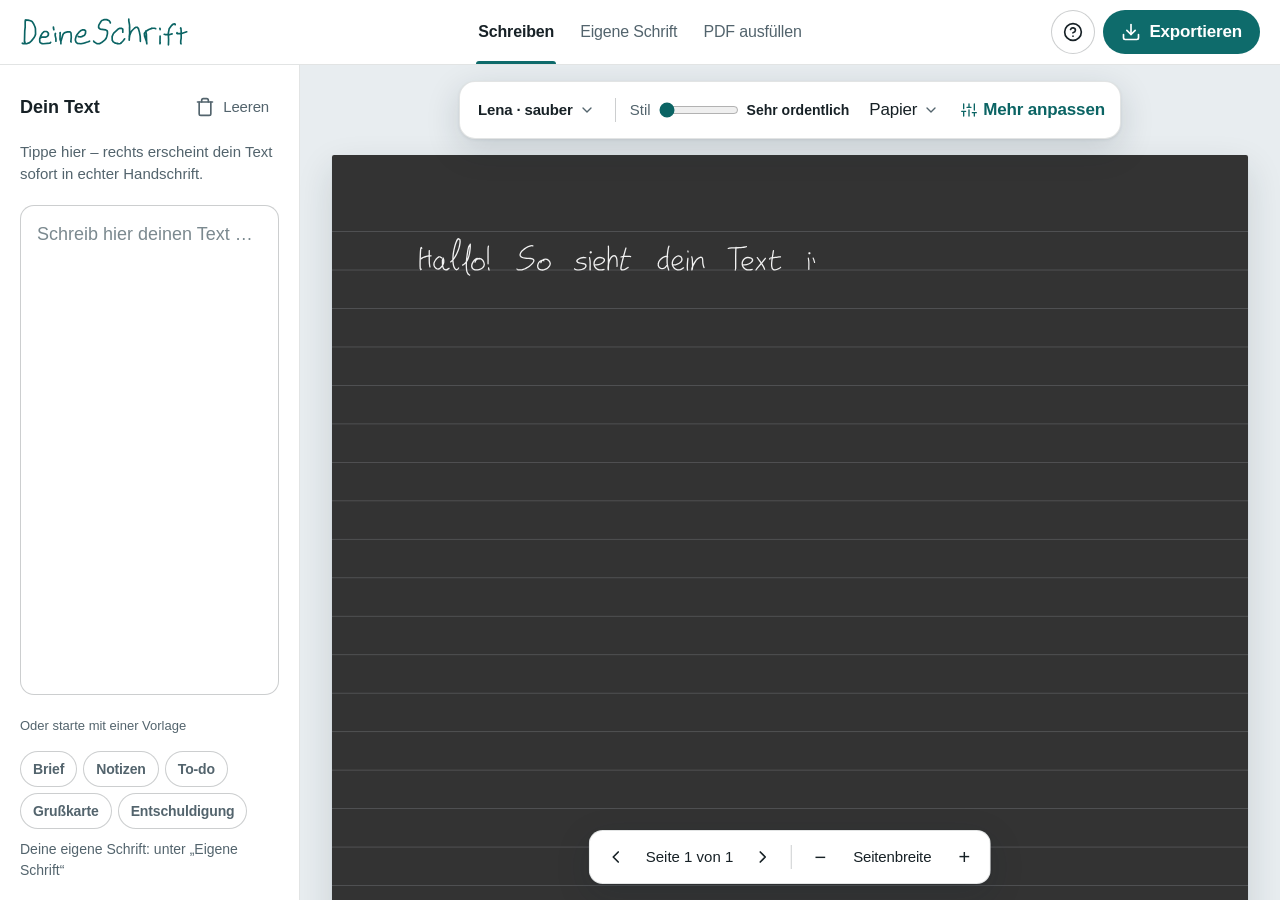
==== commit 01f2c087: "Galerie nach Ordentlich/Normal/Unordentlich; Start: Lena, sehr ordentlich (0 % Unordnung), Strich 13" ====
--- a/index.html
+++ b/index.html
@@ -277,7 +277,7 @@
             <h3 class="more-h" id="font-own-h">Deine Handschriften</h3>
             <div id="font-own" class="font-grid" role="group" aria-labelledby="font-own-h"></div>
             <h3 class="more-h" id="font-builtin-h">Mitgelieferte Handschriften</h3>
-            <div id="font-builtin" class="font-grid" role="group" aria-labelledby="font-builtin-h"></div>
+            <div id="font-builtin" class="font-groups"></div>
           </div>
           <div id="pop-paper" class="pop" role="dialog" aria-label="Papier" hidden>
             <div id="paper" class="paper-grid" role="radiogroup" aria-label="Papier"></div>
--- a/css/app.css
+++ b/css/app.css
@@ -1132,3 +1132,6 @@
     width: auto; max-height: 70vh; border-radius: 20px 20px 0 0;
   }
 }
+/* Galerie: mitgelieferte Schriften nach Ordnung gruppiert */
+.font-groups { display: grid; gap: 6px; }
+.font-group-h { margin: 6px 0 0; font-size: 0.706rem; font-weight: 600; letter-spacing: 0.02em; text-transform: uppercase; color: var(--muted); }
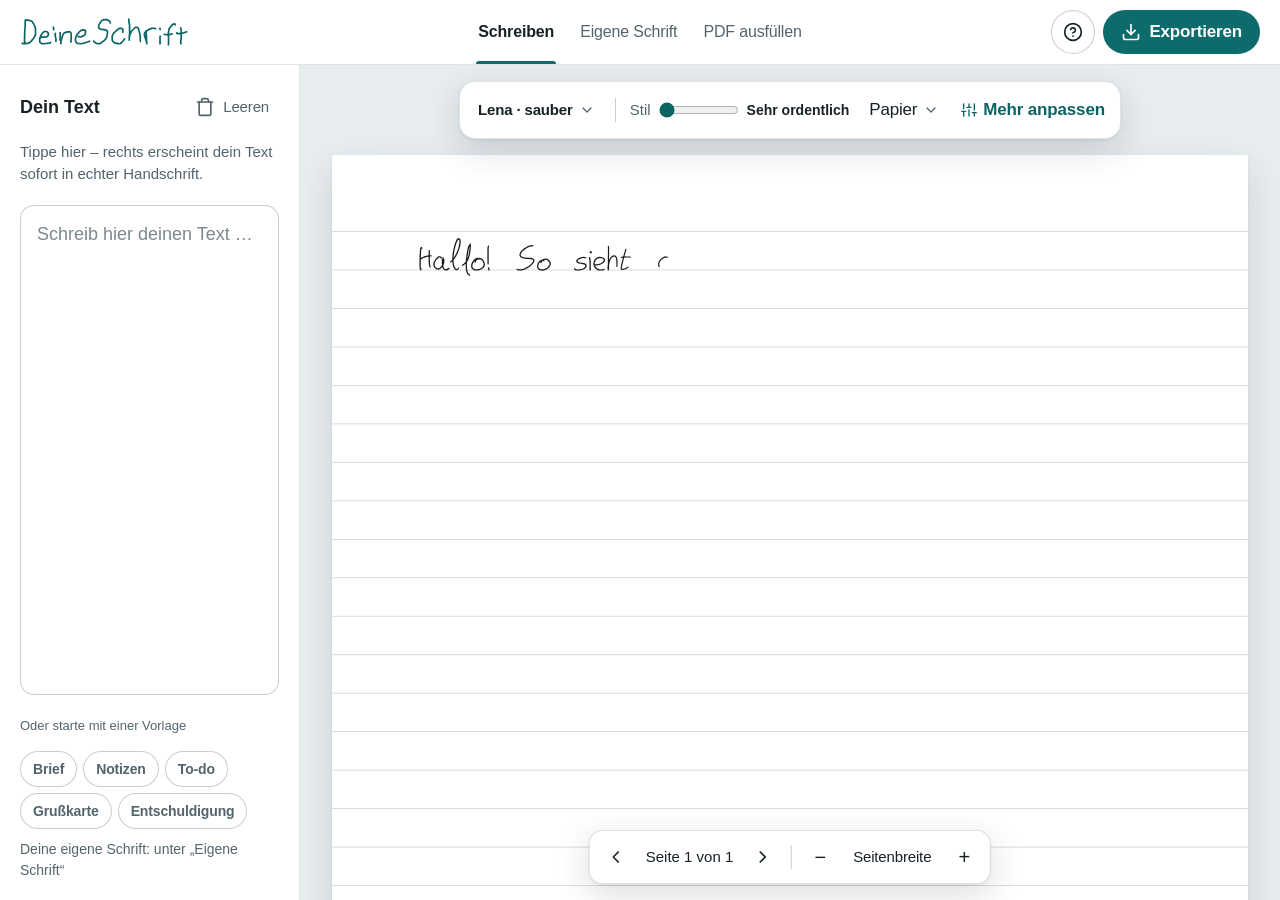
==== commit 34d27da0: "Text-Aufnahme wie GoodNotes-Seite: Linien mit blasser x-Höhe, normale Schreibgröße, Vorlage 10 %, Fo" ====
--- a/index.html
+++ b/index.html
@@ -226,7 +226,10 @@
           <button id="text-next" class="icon-btn" aria-label="Nächste Seite"><svg class="icon" aria-hidden="true"><use href="#i-right"/></svg></button>
           <button id="text-undo"><svg class="icon" aria-hidden="true"><use href="#i-undo"/></svg>Rückgängig</button>
           <button id="text-clear"><svg class="icon"><use href="#i-trash"/></svg>Leeren</button>
-          <button id="text-commit" class="primary"><svg class="icon" aria-hidden="true"><use href="#i-check"/></svg>Übernehmen</button>
+        </div>
+        <div class="text-progress">
+          <div class="text-progress-row"><span>Fortschritt</span><span id="text-progress-label"></span></div>
+          <div class="text-progress-bar" role="progressbar" aria-labelledby="text-progress-label" aria-valuemin="0"><span id="text-progress-fill"></span></div>
         </div>
         <p id="text-hint" class="hint"></p>
         <div id="text-page-wrap" class="text-page-wrap"><canvas id="text-page"></canvas></div>
--- a/css/app.css
+++ b/css/app.css
@@ -531,7 +531,6 @@
 .mode-switch { margin-bottom: 6px; }
 
 .text-info { min-width: 130px; text-align: center; font-weight: 600; color: var(--accent); }
-#text-commit { margin-left: auto; }
 .text-page-wrap { flex: 1; min-height: 0; overflow: hidden; }
 /* Feste Höhe: sonst ändert ein längerer Hinweis die Seitenaufteilung */
 #text-hint { height: 2.9em; overflow-y: auto; }
@@ -1135,3 +1134,12 @@
 /* Galerie: mitgelieferte Schriften nach Ordnung gruppiert */
 .font-groups { display: grid; gap: 6px; }
 .font-group-h { margin: 6px 0 0; font-size: 0.706rem; font-weight: 600; letter-spacing: 0.02em; text-transform: uppercase; color: var(--muted); }
+
+/* Text-Aufnahme: Fortschritt über der Seite, Seite wie GoodNotes-Papier */
+.text-progress { margin: 10px 0 2px; }
+.text-progress-row { display: flex; justify-content: space-between; font-size: 0.824rem; color: var(--muted); margin-bottom: 4px; }
+.text-progress-bar { height: 8px; border-radius: 999px; background: var(--surface-2); overflow: hidden; box-shadow: inset 0 0 0 1px var(--border); }
+#text-progress-fill { display: block; height: 100%; width: 0; border-radius: 999px; background: var(--accent); transition: width .35s var(--ease-out); }
+#text-page { border-radius: 4px; }
+#text-undo { margin-left: auto; }
+@media (max-width: 700px) { #text-recorder .recorder-head { flex-wrap: wrap; row-gap: 6px; } #text-recorder .recorder-head .text-info { min-width: 0; } }
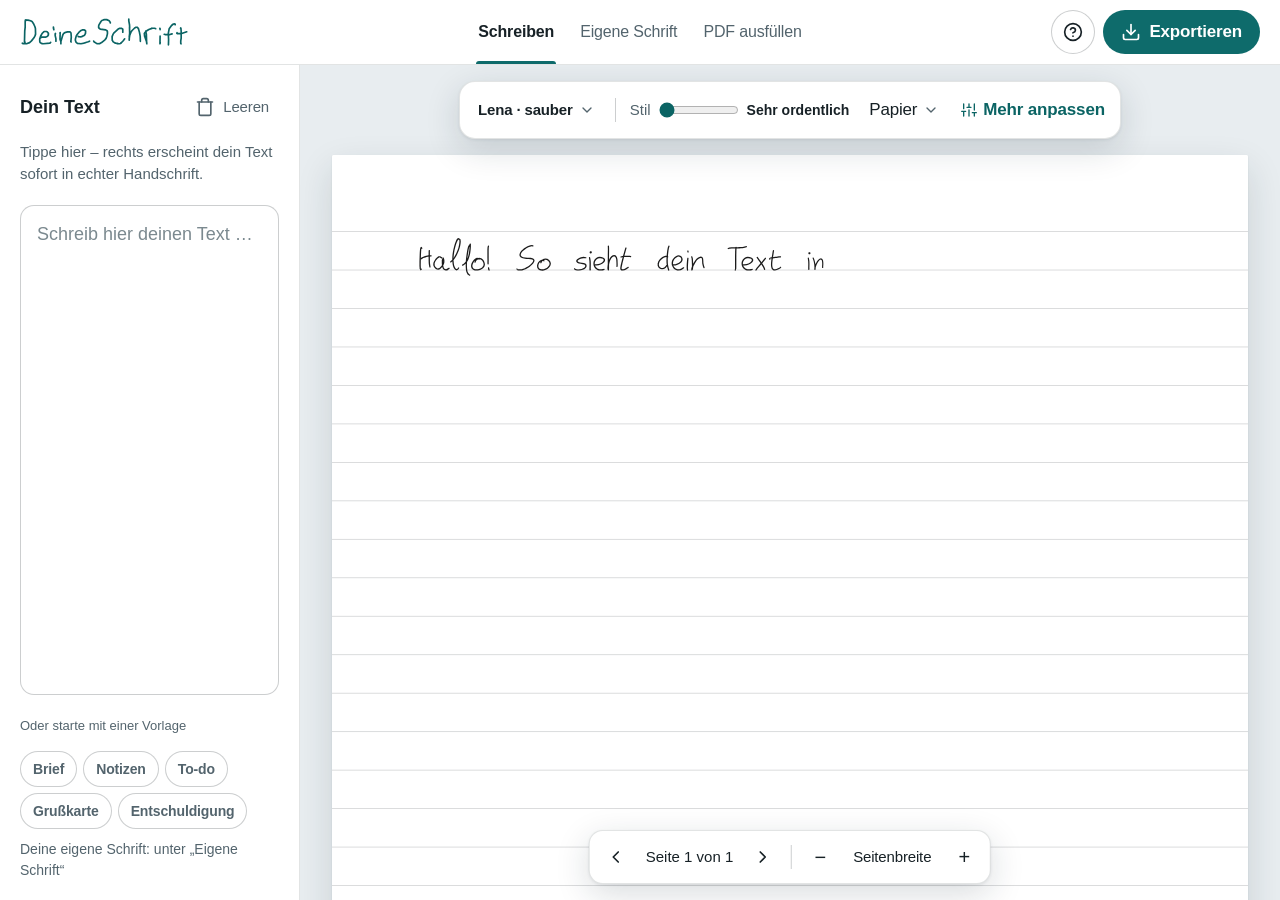
==== commit 5944a1a6: "Text-Aufnahme: Größe der Seite einstellbar (70–200 %), Standard 115 %; sw.js v51 Co-Authored-By: Cla" ====
--- a/index.html
+++ b/index.html
@@ -224,6 +224,11 @@
           <button id="text-prev" class="icon-btn" aria-label="Vorherige Seite"><svg class="icon" aria-hidden="true"><use href="#i-left"/></svg></button>
           <div id="text-info" class="text-info"></div>
           <button id="text-next" class="icon-btn" aria-label="Nächste Seite"><svg class="icon" aria-hidden="true"><use href="#i-right"/></svg></button>
+          <div class="text-zoom" role="group" aria-label="Größe der Seite">
+            <button id="text-zoom-out" class="icon-btn ghost" aria-label="Kleiner">−</button>
+            <span id="text-zoom-val" class="text-zoom-val" aria-live="polite"></span>
+            <button id="text-zoom-in" class="icon-btn ghost" aria-label="Größer">+</button>
+          </div>
           <button id="text-undo"><svg class="icon" aria-hidden="true"><use href="#i-undo"/></svg>Rückgängig</button>
           <button id="text-clear"><svg class="icon"><use href="#i-trash"/></svg>Leeren</button>
         </div>
--- a/css/app.css
+++ b/css/app.css
@@ -1143,3 +1143,5 @@
 #text-page { border-radius: 4px; }
 #text-undo { margin-left: auto; }
 @media (max-width: 700px) { #text-recorder .recorder-head { flex-wrap: wrap; row-gap: 6px; } #text-recorder .recorder-head .text-info { min-width: 0; } }
+.text-zoom { display: flex; align-items: center; gap: 2px; }
+.text-zoom-val { min-width: 3.6em; text-align: center; font-size: 0.882rem; font-weight: 600; font-variant-numeric: tabular-nums; }
